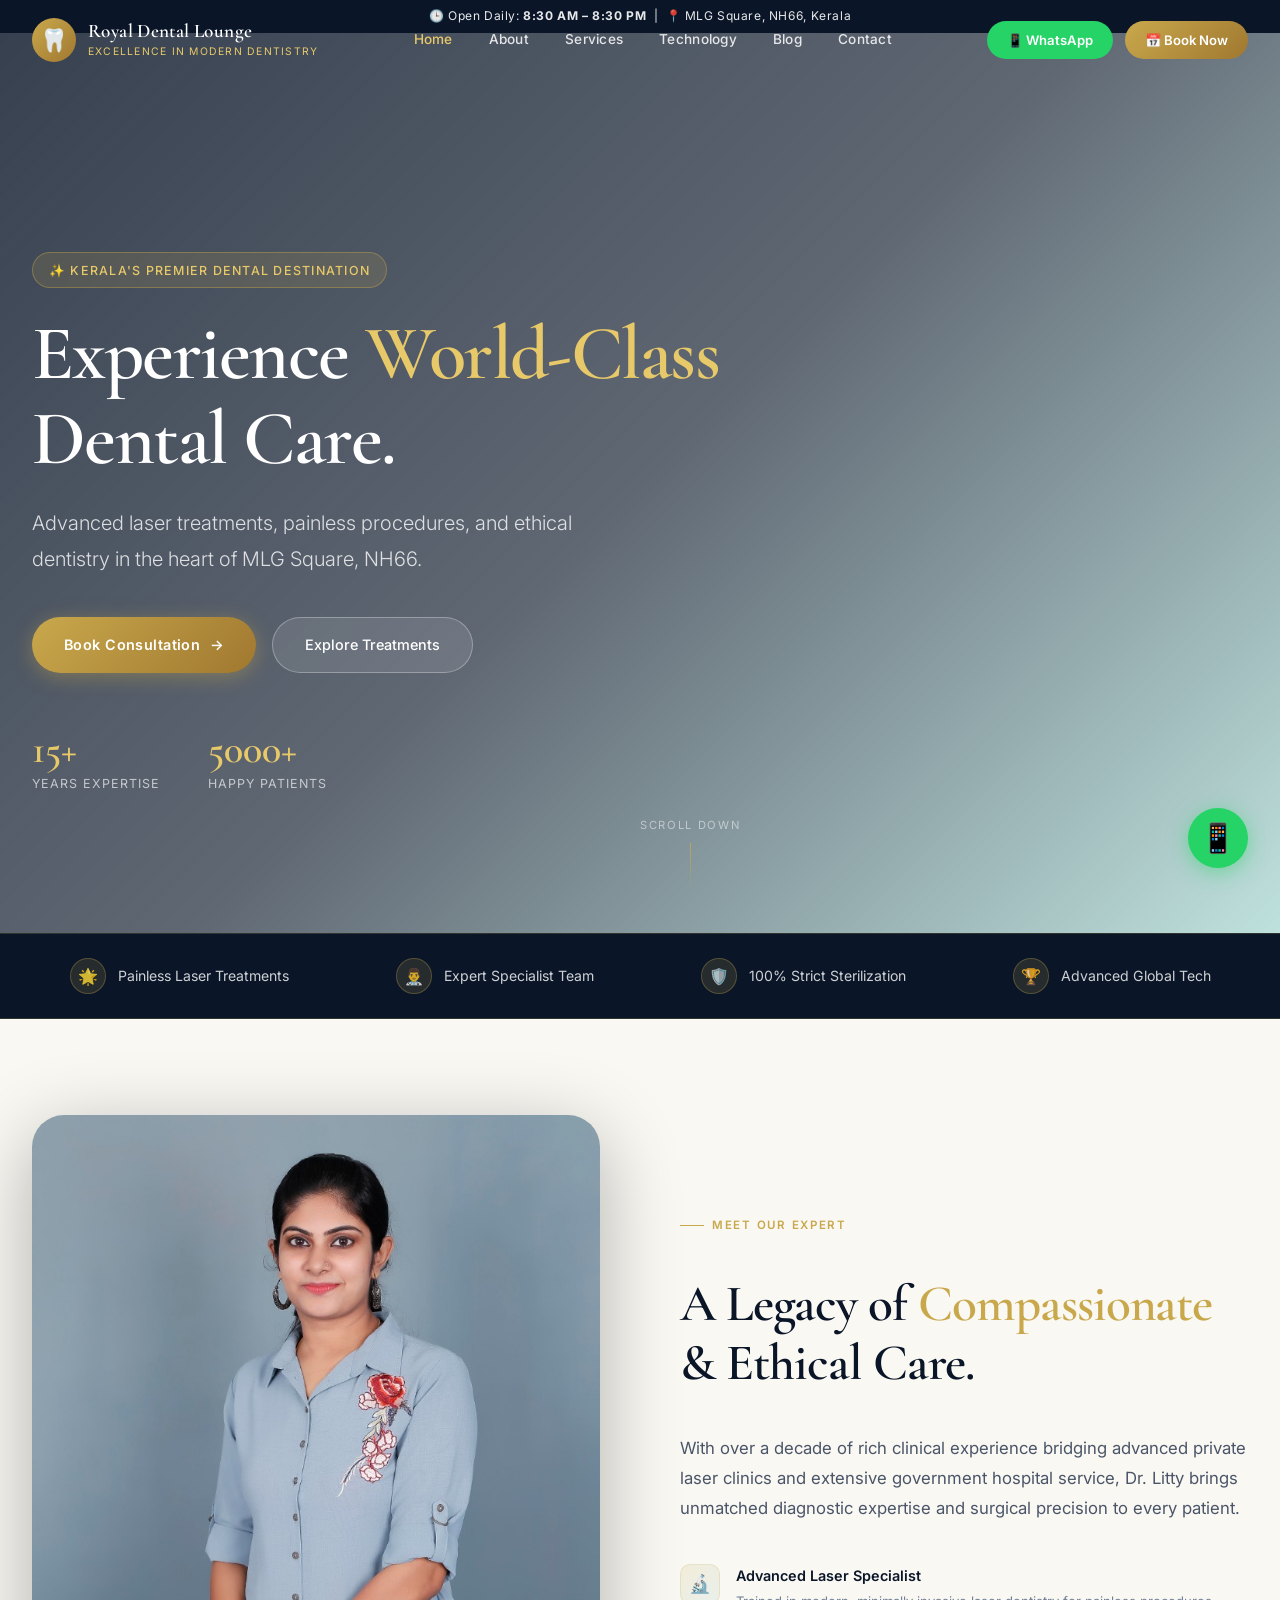
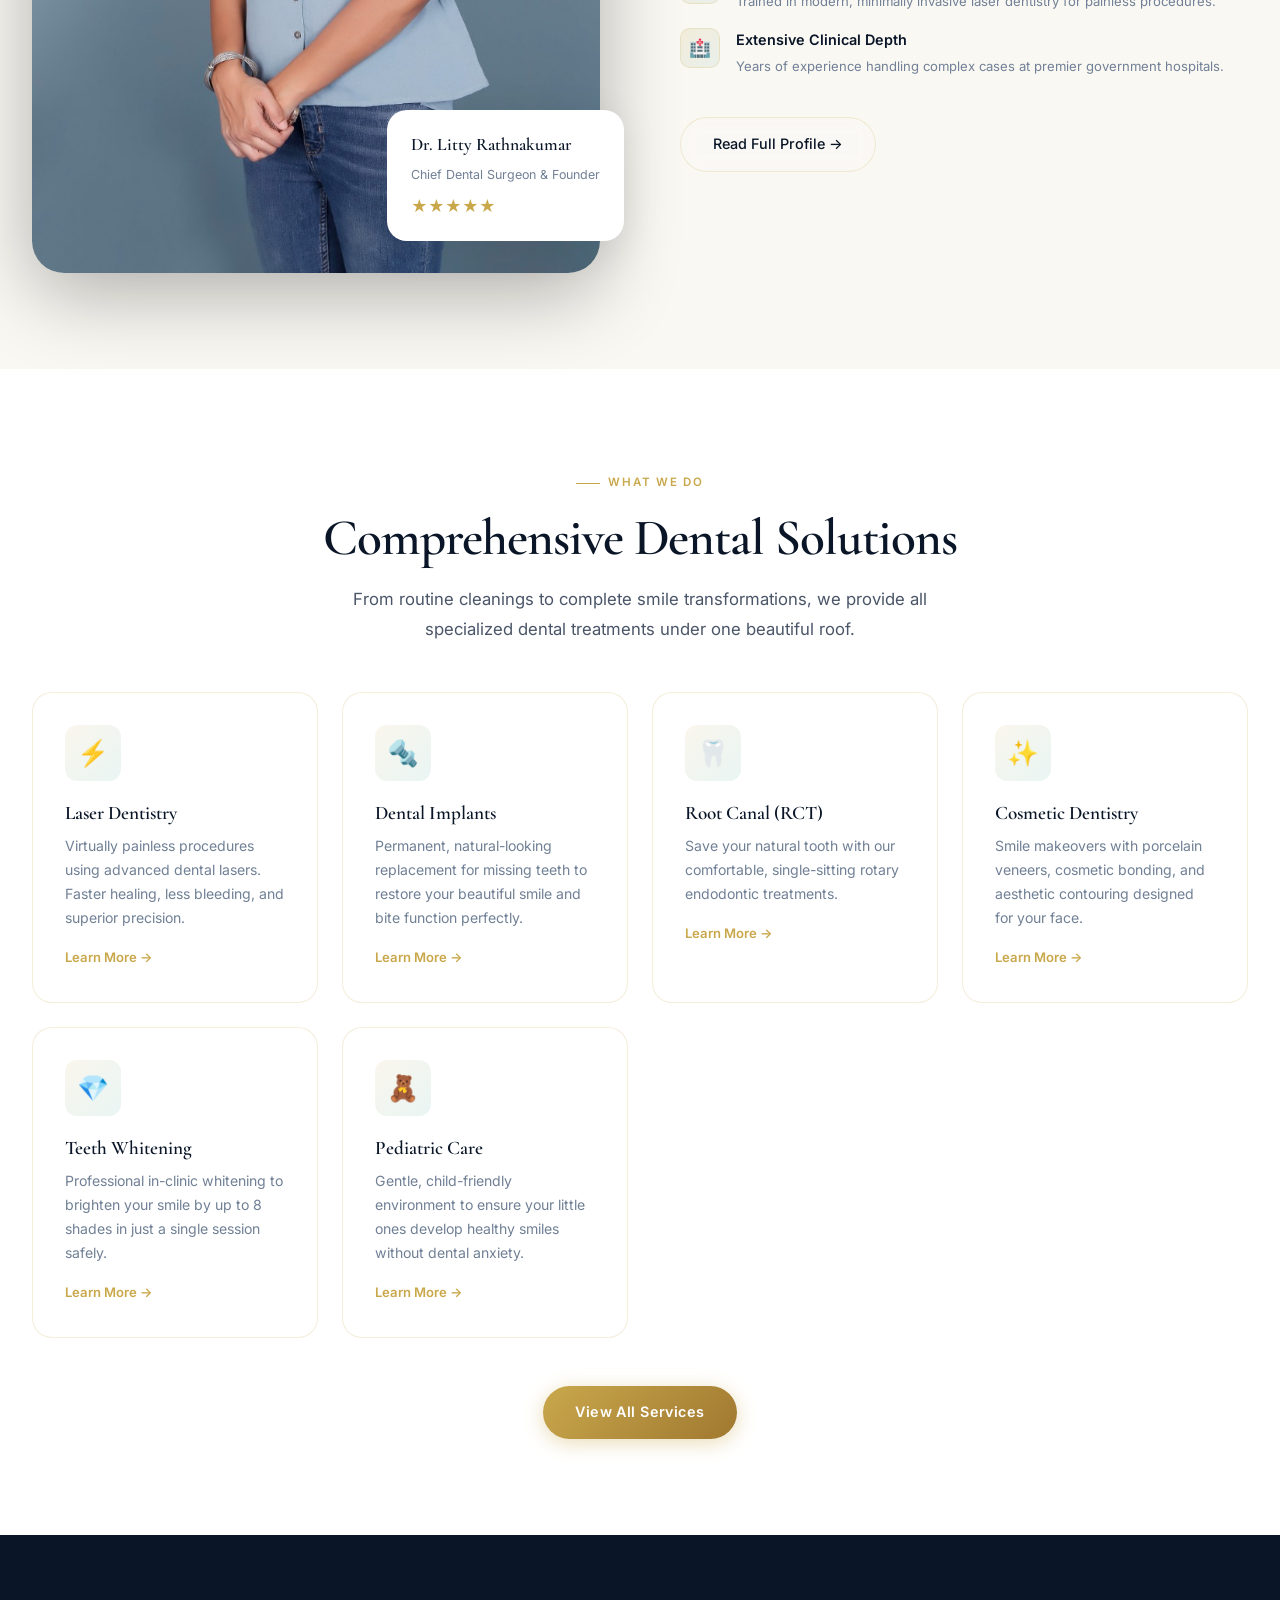
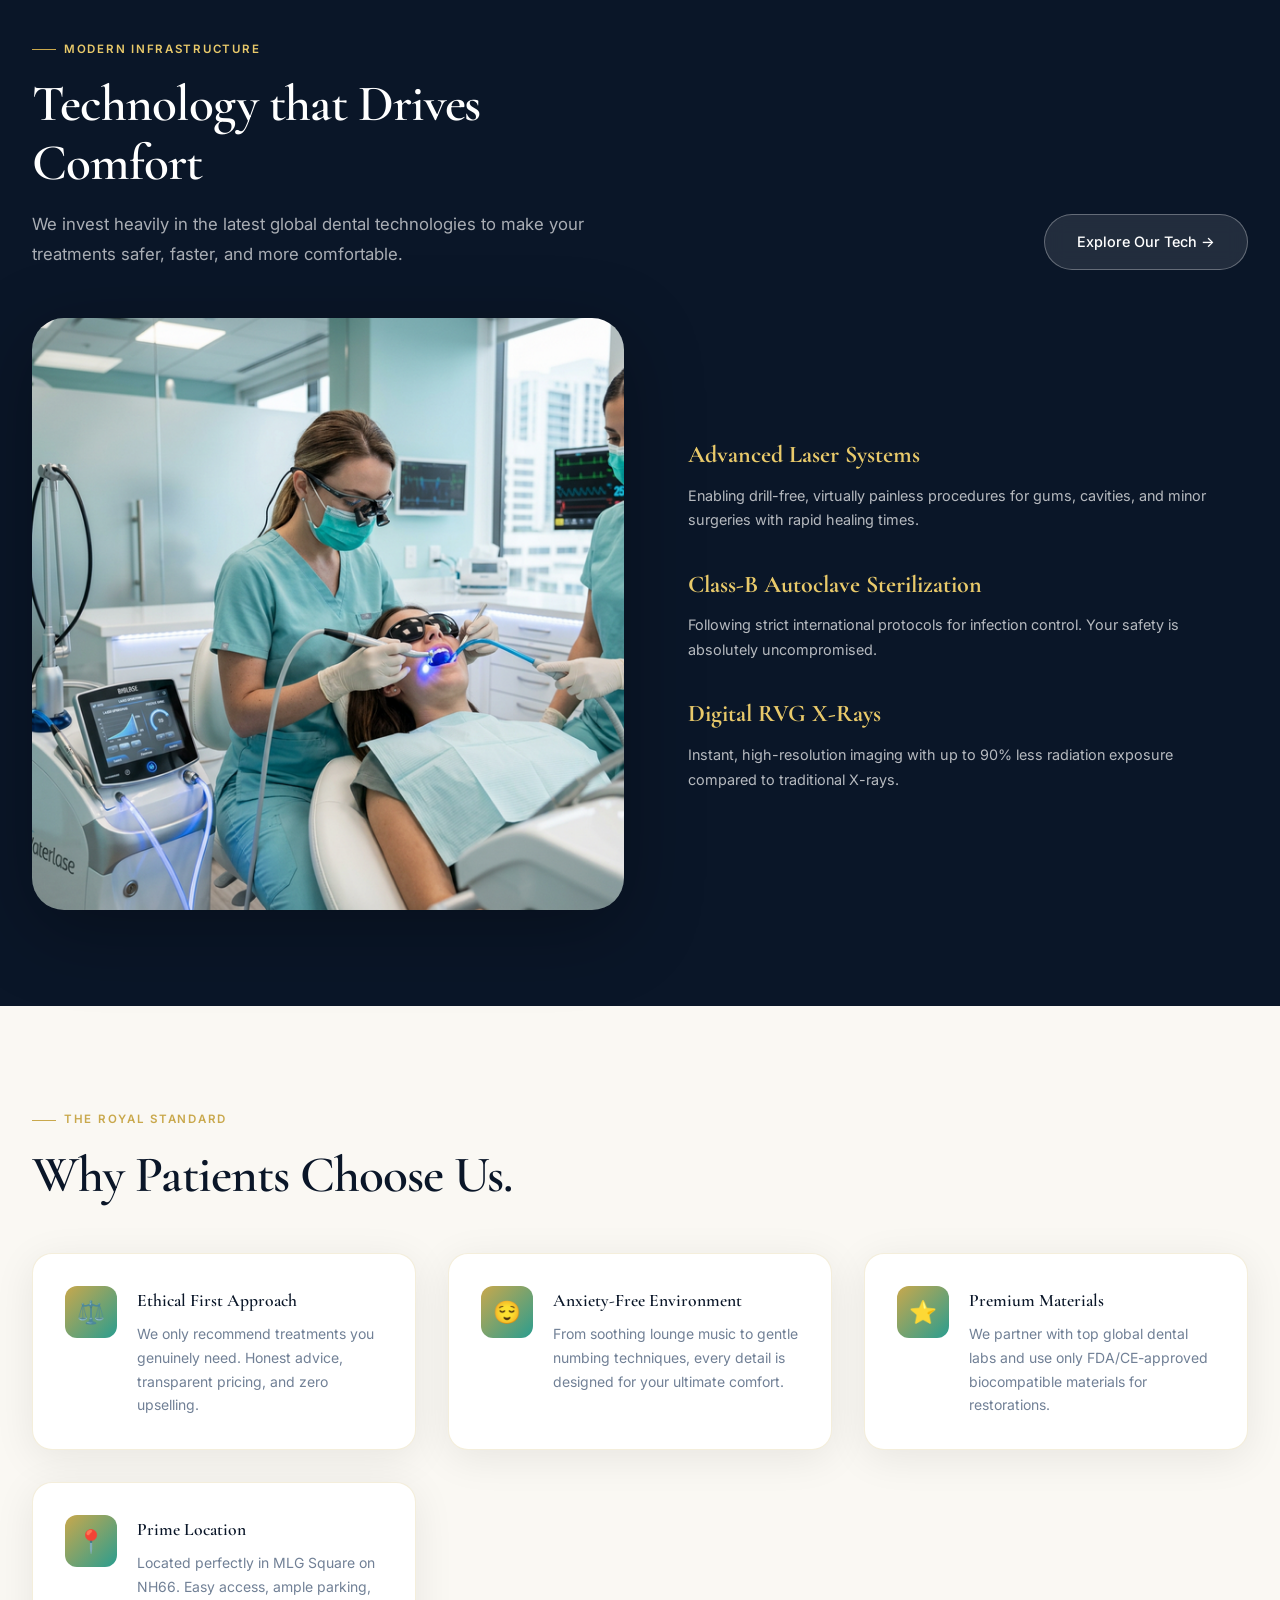
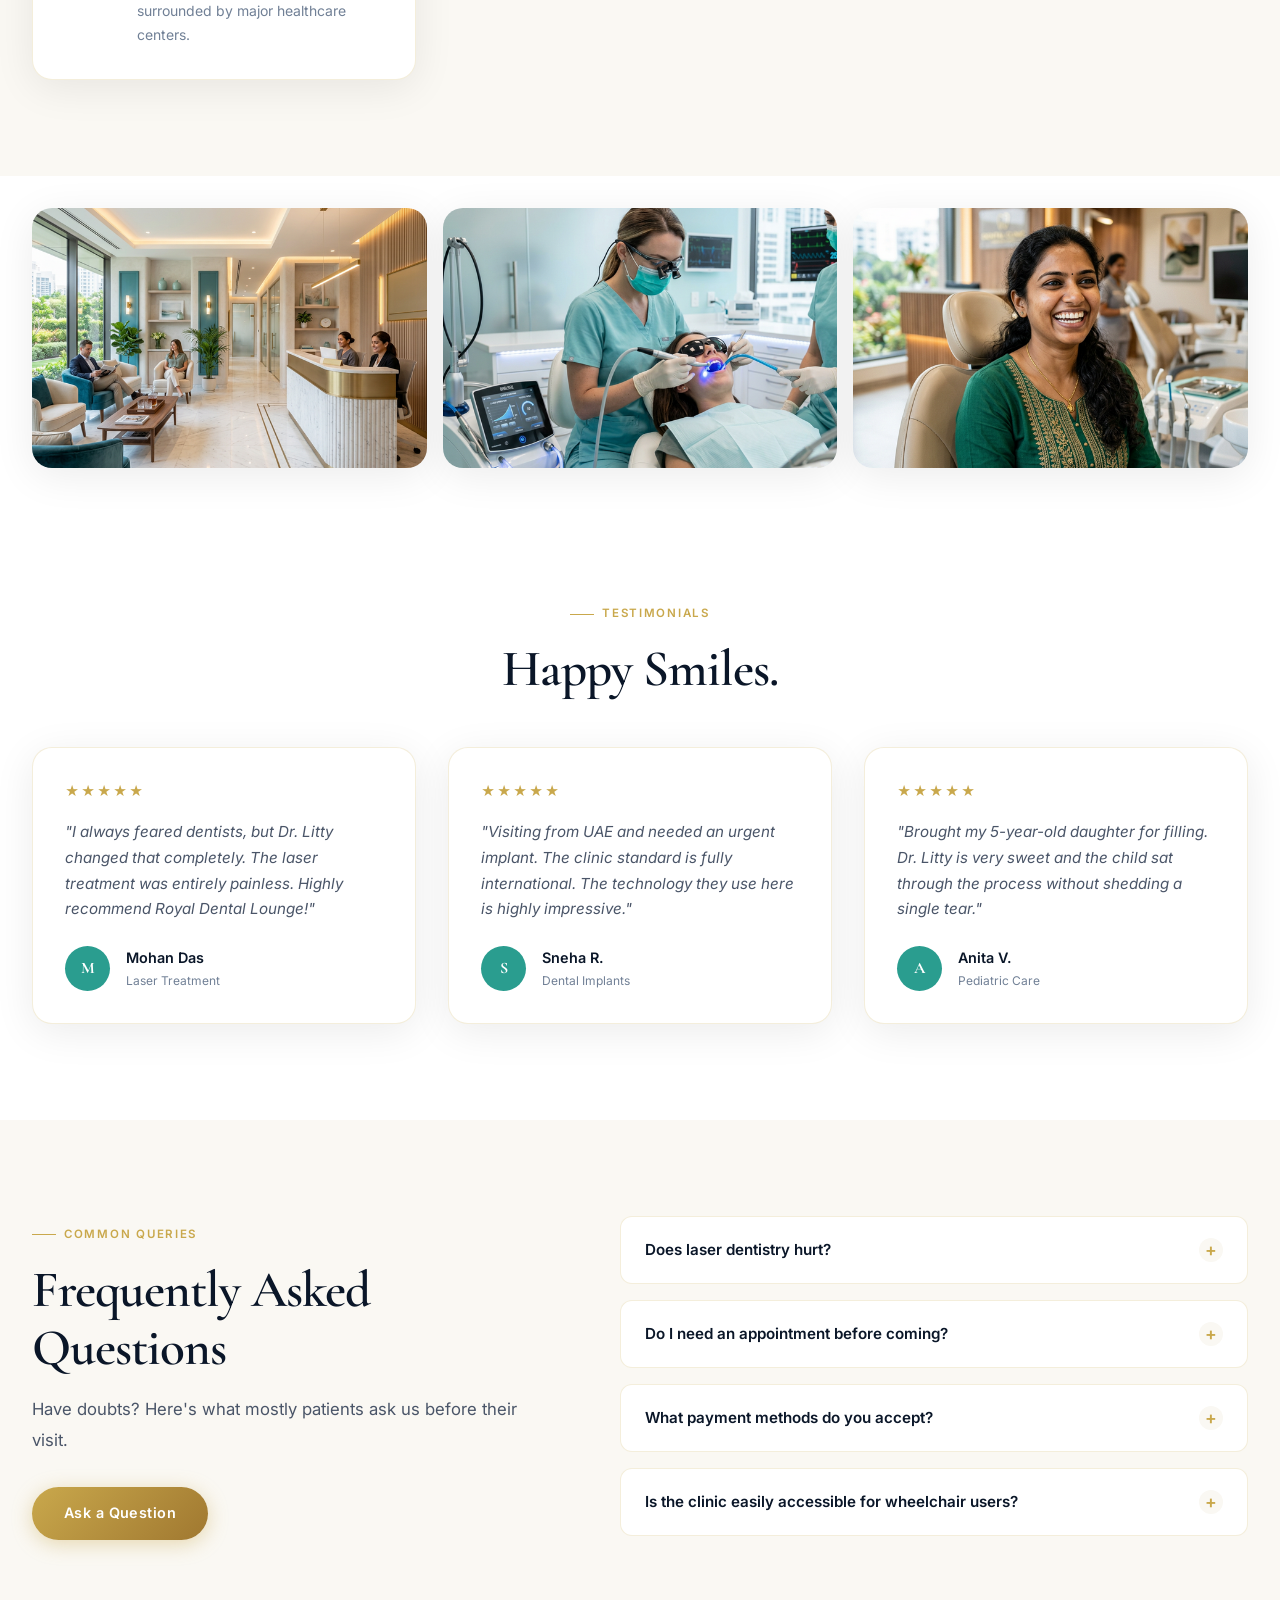
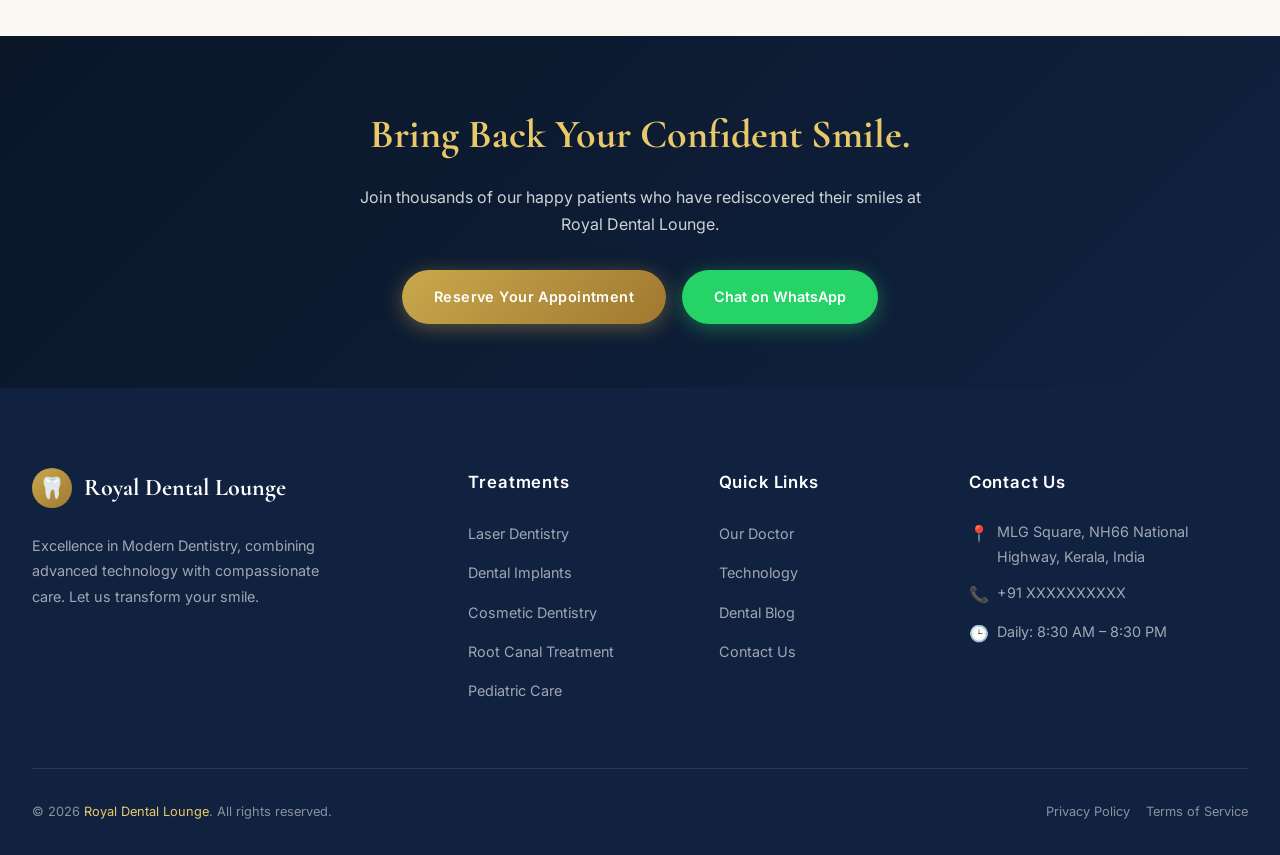
==== royal-dental-lounge/index.html @ e464ba04 "Add royal-dental-lounge files" ====
<!DOCTYPE html>
<html lang="en">

<head>
    <meta charset="UTF-8" />
    <meta name="viewport" content="width=device-width, initial-scale=1.0" />
    <title>Premium Dental Clinic – Royal Dental Lounge | MLG Square, Kerala</title>
    <meta name="description"
        content="Royal Dental Lounge — Kerala's premier dental destination in MLG Square, NH66. Experience advanced laser dentistry, painless treatments, and world-class care by Dr. Litty Rathnakumar." />
    <!-- Global CSS -->
    <link rel="stylesheet" href="css/style.css" />
    <!-- Favicon (Emoji for simplicity, normally a .ico or .png) -->
    <link rel="icon" type="image/svg+xml"
        href="data:image/svg+xml,<svg xmlns='http://www.w3.org/2000/svg' viewBox='0 0 32 32'><text y='26' font-size='28'>🦷</text></svg>" />
</head>

<body>
    <!-- Top Strip -->
    <div class="hours-strip">
        🕒 Open Daily: <strong>8:30 AM – 8:30 PM</strong> &nbsp;|&nbsp; 📍 MLG Square, NH66, Kerala
    </div>

    <!-- Navigation -->
    <nav class="nav" role="navigation" aria-label="Main Navigation">
        <div class="nav-inner">
            <a href="index.html" class="nav-logo">
                <div class="nav-logo-icon">🦷</div>
                <div class="nav-logo-text">
                    <span class="nav-logo-name">Royal Dental Lounge</span>
                    <span class="nav-logo-sub">Excellence in Modern Dentistry</span>
                </div>
            </a>
            <div class="nav-links">
                <a href="index.html" style="color:var(--gold-light);">Home</a>
                <a href="pages/about.html">About</a>
                <a href="pages/services.html">Services</a>
                <a href="pages/technology.html">Technology</a>
                <a href="pages/blog.html">Blog</a>
                <a href="pages/contact.html">Contact</a>
            </div>
            <div class="nav-cta">
                <a href="https://wa.me/91XXXXXXXXXX" class="btn-nav-wa" target="_blank" rel="noopener">📱 WhatsApp</a>
                <a href="pages/contact.html#appointment" class="btn-nav-book">📅 Book Now</a>
            </div>
            <button class="hamburger" id="hamburger-btn" aria-label="Open menu">
                <span></span><span></span><span></span>
            </button>
        </div>
    </nav>

    <!-- Mobile Menu Overlay -->
    <div class="mobile-menu" id="mobile-menu">
        <button class="mobile-menu-close" id="mobile-close-btn">✕</button>
        <a href="index.html">Home</a>
        <a href="pages/about.html">About</a>
        <a href="pages/services.html">Services</a>
        <a href="pages/technology.html">Technology</a>
        <a href="pages/blog.html">Blog</a>
        <a href="pages/contact.html">Contact</a>
        <a href="pages/contact.html#appointment" class="mobile-btn">📅 Book Appointment</a>
    </div>

    <!-- Hero Section -->
    <header class="hero">
        <div class="hero-bg"></div>
        <div class="hero-overlay"></div>

        <div class="hero-content">
            <div class="hero-badge">✨ Kerala's Premier Dental Destination</div>
            <h1 class="hero-title">Experience <span class="accent">World-Class</span><br />Dental Care.</h1>
            <p class="hero-subtitle">Advanced laser treatments, painless procedures, and ethical dentistry in the heart
                of MLG Square, NH66.</p>

            <div class="hero-actions">
                <a href="pages/contact.html#appointment" class="btn-primary">Book Consultation <span>→</span></a>
                <a href="pages/services.html" class="btn-secondary">Explore Treatments</a>
            </div>

            <div class="hero-stats">
                <div class="hero-stat">
                    <div class="hero-stat-number" data-target="15">0+</div>
                    <div class="hero-stat-label">Years Expertise</div>
                </div>
                <div class="hero-stat">
                    <div class="hero-stat-number" data-target="5000">0+</div>
                    <div class="hero-stat-label">Happy Patients</div>
                </div>
            </div>
        </div>

        <div class="hero-scroll">
            <span class="hero-scroll-text">Scroll Down</span>
            <div class="hero-scroll-line"></div>
        </div>
    </header>

    <!-- Trust Bar -->
    <div class="trust-bar">
        <div class="trust-bar-inner">
            <div class="trust-item">
                <div class="trust-item-icon">🌟</div> Painless Laser Treatments
            </div>
            <div class="trust-item">
                <div class="trust-item-icon">👨‍⚕️</div> Expert Specialist Team
            </div>
            <div class="trust-item">
                <div class="trust-item-icon">🛡️</div> 100% Strict Sterilization
            </div>
            <div class="trust-item">
                <div class="trust-item-icon">🏆</div> Advanced Global Tech
            </div>
        </div>
    </div>

    <!-- Doctor Section -->
    <section class="section section-alt" aria-label="Meet The Doctor">
        <div class="container">
            <div class="doctor-section">
                <div class="doctor-image-wrapper animate-on-scroll">
                    <img src="images/doctor.jpg" alt="Dr. Litty Rathnakumar — Lead Dentist at Royal Dental Lounge"
                        class="doctor-image" loading="lazy" />
                    <div class="doctor-badge">
                        <div class="doctor-badge-title">Dr. Litty Rathnakumar</div>
                        <div class="doctor-badge-sub">Chief Dental Surgeon & Founder</div>
                        <div class="doctor-badge-stars">★★★★★</div>
                    </div>
                </div>
                <div class="doctor-content animate-on-scroll">
                    <div class="section-label">Meet Our Expert</div>
                    <h2 class="section-title">A Legacy of <span class="text-gold">Compassionate</span> & Ethical Care.
                    </h2>
                    <p class="section-subtitle" style="max-width:100%;">With over a decade of rich clinical experience
                        bridging advanced private laser clinics and extensive government hospital service, Dr. Litty
                        brings unmatched diagnostic expertise and surgical precision to every patient.</p>

                    <div class="doctor-credentials">
                        <div class="credential-item">
                            <div class="credential-icon">🔬</div>
                            <div class="credential-text">
                                <h4>Advanced Laser Specialist</h4>
                                <p>Trained in modern, minimally invasive laser dentistry for painless procedures.</p>
                            </div>
                        </div>
                        <div class="credential-item">
                            <div class="credential-icon">🏥</div>
                            <div class="credential-text">
                                <h4>Extensive Clinical Depth</h4>
                                <p>Years of experience handling complex cases at premier government hospitals.</p>
                            </div>
                        </div>
                    </div>

                    <a href="pages/about.html" class="btn-secondary"
                        style="color:var(--navy); border-color:var(--border); width:fit-content; margin-top:1rem;">Read
                        Full Profile →</a>
                </div>
            </div>
        </div>
    </section>

    <!-- Services Overview -->
    <section class="section" aria-label="Our Services">
        <div class="container">
            <div style="text-align: center; max-width: 700px; margin: 0 auto;" class="animate-on-scroll">
                <div class="section-label" style="justify-content:center;">What We Do</div>
                <h2 class="section-title">Comprehensive Dental Solutions</h2>
                <p class="section-subtitle" style="margin: 0 auto;">From routine cleanings to complete smile
                    transformations, we provide all specialized dental treatments under one beautiful roof.</p>
            </div>

            <div class="services-grid">
                <div class="service-card animate-on-scroll" onclick="window.location.href='pages/services.html#laser'">
                    <div class="service-icon">⚡</div>
                    <div class="service-name">Laser Dentistry</div>
                    <p class="service-desc">Virtually painless procedures using advanced dental lasers. Faster healing,
                        less bleeding, and superior precision.</p>
                    <a href="pages/services.html#laser" class="service-link">Learn More →</a>
                </div>

                <div class="service-card animate-on-scroll"
                    onclick="window.location.href='pages/services.html#implants'">
                    <div class="service-icon">🔩</div>
                    <div class="service-name">Dental Implants</div>
                    <p class="service-desc">Permanent, natural-looking replacement for missing teeth to restore your
                        beautiful smile and bite function perfectly.</p>
                    <a href="pages/services.html#implants" class="service-link">Learn More →</a>
                </div>

                <div class="service-card animate-on-scroll" onclick="window.location.href='pages/services.html#rct'">
                    <div class="service-icon">🦷</div>
                    <div class="service-name">Root Canal (RCT)</div>
                    <p class="service-desc">Save your natural tooth with our comfortable, single-sitting rotary
                        endodontic treatments.</p>
                    <a href="pages/services.html#rct" class="service-link">Learn More →</a>
                </div>

                <div class="service-card animate-on-scroll"
                    onclick="window.location.href='pages/services.html#cosmetic'">
                    <div class="service-icon">✨</div>
                    <div class="service-name">Cosmetic Dentistry</div>
                    <p class="service-desc">Smile makeovers with porcelain veneers, cosmetic bonding, and aesthetic
                        contouring designed for your face.</p>
                    <a href="pages/services.html#cosmetic" class="service-link">Learn More →</a>
                </div>

                <div class="service-card animate-on-scroll"
                    onclick="window.location.href='pages/services.html#whitening'">
                    <div class="service-icon">💎</div>
                    <div class="service-name">Teeth Whitening</div>
                    <p class="service-desc">Professional in-clinic whitening to brighten your smile by up to 8 shades in
                        just a single session safely.</p>
                    <a href="pages/services.html#whitening" class="service-link">Learn More →</a>
                </div>

                <div class="service-card animate-on-scroll"
                    onclick="window.location.href='pages/services.html#pediatric'">
                    <div class="service-icon">🧸</div>
                    <div class="service-name">Pediatric Care</div>
                    <p class="service-desc">Gentle, child-friendly environment to ensure your little ones develop
                        healthy smiles without dental anxiety.</p>
                    <a href="pages/services.html#pediatric" class="service-link">Learn More →</a>
                </div>
            </div>

            <div style="text-align: center; margin-top: 3rem;" class="animate-on-scroll">
                <a href="pages/services.html" class="btn-primary">View All Services</a>
            </div>
        </div>
    </section>

    <!-- Technology Highlights (Dark Section) -->
    <section class="section section-dark" aria-label="Technology and Sterilization">
        <div class="container">
            <div style="display:flex; justify-content:space-between; align-items:flex-end; flex-wrap:wrap; gap:2rem; margin-bottom:3rem;"
                class="animate-on-scroll">
                <div style="max-width:600px;">
                    <div class="section-label" style="color:var(--gold-light);">Modern Infrastructure</div>
                    <h2 class="section-title">Technology that Drives Comfort</h2>
                    <p class="section-subtitle">We invest heavily in the latest global dental technologies to make your
                        treatments safer, faster, and more comfortable.</p>
                </div>
                <a href="pages/technology.html" class="btn-secondary">Explore Our Tech →</a>
            </div>

            <div style="display:grid; grid-template-columns:1fr 1fr; gap:2rem;">
                <img src="images/laser.png" alt="Advanced laser dental treatment"
                    style="border-radius:var(--radius-xl); box-shadow:var(--shadow-hero); width:100%;" loading="lazy" />
                <div style="display:flex; flex-direction:column; justify-content:center; gap:2rem; padding:2rem;">
                    <div>
                        <h3
                            style="font-family:var(--font-serif); font-size:1.5rem; margin-bottom:0.5rem; color:var(--gold-light);">
                            Advanced Laser Systems</h3>
                        <p style="color:rgba(255,255,255,0.7); font-size:0.9rem;">Enabling drill-free, virtually
                            painless procedures for gums, cavities, and minor surgeries with rapid healing times.</p>
                    </div>
                    <div>
                        <h3
                            style="font-family:var(--font-serif); font-size:1.5rem; margin-bottom:0.5rem; color:var(--gold-light);">
                            Class-B Autoclave Sterilization</h3>
                        <p style="color:rgba(255,255,255,0.7); font-size:0.9rem;">Following strict international
                            protocols for infection control. Your safety is absolutely uncompromised.</p>
                    </div>
                    <div>
                        <h3
                            style="font-family:var(--font-serif); font-size:1.5rem; margin-bottom:0.5rem; color:var(--gold-light);">
                            Digital RVG X-Rays</h3>
                        <p style="color:rgba(255,255,255,0.7); font-size:0.9rem;">Instant, high-resolution imaging with
                            up to 90% less radiation exposure compared to traditional X-rays.</p>
                    </div>
                </div>
            </div>
        </div>
    </section>

    <!-- Why Choose Us -->
    <section class="section section-alt" aria-label="Why Choose Royal Dental Lounge">
        <div class="container">
            <div class="section-label">The Royal Standard</div>
            <h2 class="section-title">Why Patients Choose Us.</h2>

            <div class="why-grid">
                <div class="why-card animate-on-scroll">
                    <div class="why-icon">⚖️</div>
                    <div class="why-text">
                        <h3>Ethical First Approach</h3>
                        <p>We only recommend treatments you genuinely need. Honest advice, transparent pricing, and zero
                            upselling.</p>
                    </div>
                </div>
                <div class="why-card animate-on-scroll">
                    <div class="why-icon">😌</div>
                    <div class="why-text">
                        <h3>Anxiety-Free Environment</h3>
                        <p>From soothing lounge music to gentle numbing techniques, every detail is designed for your
                            ultimate comfort.</p>
                    </div>
                </div>
                <div class="why-card animate-on-scroll">
                    <div class="why-icon">⭐</div>
                    <div class="why-text">
                        <h3>Premium Materials</h3>
                        <p>We partner with top global dental labs and use only FDA/CE-approved biocompatible materials
                            for restorations.</p>
                    </div>
                </div>
                <div class="why-card animate-on-scroll">
                    <div class="why-icon">📍</div>
                    <div class="why-text">
                        <h3>Prime Location</h3>
                        <p>Located perfectly in MLG Square on NH66. Easy access, ample parking, surrounded by major
                            healthcare centers.</p>
                    </div>
                </div>
            </div>
        </div>
    </section>

    <!-- Small Gallery -->
    <section class="section" style="padding-top:2rem; padding-bottom:2rem;">
        <div class="container" style="display:grid; grid-template-columns:repeat(3, 1fr); gap:1rem;">
            <img src="images/reception.png" alt="Elegant dental clinic reception"
                style="border-radius:var(--radius-lg); object-fit:cover; height:260px; width:100%; box-shadow:var(--shadow-card);"
                loading="lazy" />
            <img src="images/laser.png" alt="Laser dental treatment"
                style="border-radius:var(--radius-lg); object-fit:cover; height:260px; width:100%; box-shadow:var(--shadow-card);"
                loading="lazy" />
            <img src="images/patient.png" alt="Happy patient smiling after treatment"
                style="border-radius:var(--radius-lg); object-fit:cover; height:260px; width:100%; box-shadow:var(--shadow-card);"
                loading="lazy" />
        </div>
    </section>

    <!-- Testimonials Section -->
    <section class="section" aria-label="Patient Testimonials">
        <div class="container">
            <div style="text-align: center; margin-bottom: 3rem;" class="animate-on-scroll">
                <div class="section-label" style="justify-content:center;">Testimonials</div>
                <h2 class="section-title">Happy Smiles.</h2>
            </div>

            <div class="testimonials-grid">
                <!-- Testimonial 1 -->
                <div class="testimonial-card animate-on-scroll">
                    <div class="stars">★★★★★</div>
                    <p class="testimonial-text">"I always feared dentists, but Dr. Litty changed that completely. The
                        laser treatment was entirely painless. Highly recommend Royal Dental Lounge!"</p>
                    <div class="testimonial-author">
                        <div class="author-avatar">M</div>
                        <div class="author-info">
                            <h4>Mohan Das</h4>
                            <p>Laser Treatment</p>
                        </div>
                    </div>
                </div>
                <!-- Testimonial 2 -->
                <div class="testimonial-card animate-on-scroll">
                    <div class="stars">★★★★★</div>
                    <p class="testimonial-text">"Visiting from UAE and needed an urgent implant. The clinic standard is
                        fully international. The technology they use here is highly impressive."</p>
                    <div class="testimonial-author">
                        <div class="author-avatar">S</div>
                        <div class="author-info">
                            <h4>Sneha R.</h4>
                            <p>Dental Implants</p>
                        </div>
                    </div>
                </div>
                <!-- Testimonial 3 -->
                <div class="testimonial-card animate-on-scroll">
                    <div class="stars">★★★★★</div>
                    <p class="testimonial-text">"Brought my 5-year-old daughter for filling. Dr. Litty is very sweet and
                        the child sat through the process without shedding a single tear."</p>
                    <div class="testimonial-author">
                        <div class="author-avatar">A</div>
                        <div class="author-info">
                            <h4>Anita V.</h4>
                            <p>Pediatric Care</p>
                        </div>
                    </div>
                </div>
            </div>
        </div>
    </section>

    <!-- FAQ Section -->
    <section class="section section-alt">
        <div class="container">
            <div class="faq-grid">
                <div class="animate-on-scroll">
                    <div class="section-label">Common Queries</div>
                    <h2 class="section-title">Frequently Asked Questions</h2>
                    <p class="section-subtitle">Have doubts? Here's what mostly patients ask us before their visit.</p>
                    <a href="pages/contact.html" class="btn-primary" style="margin-top:2rem;">Ask a Question</a>
                </div>

                <div class="faq-container animate-on-scroll">
                    <div class="faq-item">
                        <div class="faq-question">Does laser dentistry hurt? <span class="faq-icon">+</span></div>
                        <div class="faq-answer">
                            <div class="faq-answer-inner">
                                Not at all! Laser dentistry is virtually painless. In many cases, it eliminates the need
                                for drills and anesthesia injections entirely. It’s perfect for patients with dental
                                anxiety.
                            </div>
                        </div>
                    </div>
                    <div class="faq-item">
                        <div class="faq-question">Do I need an appointment before coming? <span
                                class="faq-icon">+</span></div>
                        <div class="faq-answer">
                            <div class="faq-answer-inner">
                                While we do accept walk-in emergencies, we highly recommend booking an appointment. This
                                ensures zero waiting time and allows Dr. Litty to dedicate proper time for your
                                diagnosis.
                            </div>
                        </div>
                    </div>
                    <div class="faq-item">
                        <div class="faq-question">What payment methods do you accept? <span class="faq-icon">+</span>
                        </div>
                        <div class="faq-answer">
                            <div class="faq-answer-inner">
                                We accept Cash, all major Credit/Debit Cards, UPI (Google Pay, PhonePe), and EMI options
                                for larger treatments like Implants and Smile Designing.
                            </div>
                        </div>
                    </div>
                    <div class="faq-item">
                        <div class="faq-question">Is the clinic easily accessible for wheelchair users? <span
                                class="faq-icon">+</span></div>
                        <div class="faq-answer">
                            <div class="faq-answer-inner">
                                Yes. Located at MLG Square, our clinic is easily accessible with no steep stairs
                                entirely on a friendly gradient. We prioritize access for elderly and physically
                                challenged patients.
                            </div>
                        </div>
                    </div>
                </div>
            </div>
        </div>
    </section>

    <!-- CTA Banner -->
    <section
        style="background:linear-gradient(135deg,var(--navy),var(--navy-mid)); padding:4rem 2rem; text-align:center;">
        <h2 style="font-family:var(--font-serif); font-size:2.5rem; color:var(--gold-light); margin-bottom:1rem;"
            class="animate-on-scroll">Bring Back Your Confident Smile.</h2>
        <p style="color:rgba(255,255,255,0.8); margin-bottom:2rem; max-width:600px; margin-inline:auto;"
            class="animate-on-scroll">Join thousands of our happy patients who have rediscovered their smiles at Royal
            Dental Lounge.</p>
        <div style="display:flex; gap:1rem; justify-content:center; flex-wrap:wrap;" class="animate-on-scroll">
            <a href="pages/contact.html#appointment" class="btn-primary">Reserve Your Appointment</a>
            <a href="https://wa.me/91XXXXXXXXXX" class="btn-whatsapp" target="_blank" rel="noopener">Chat on
                WhatsApp</a>
        </div>
    </section>

    <!-- Footer -->
    <footer class="footer">
        <div class="footer-grid">
            <div class="footer-brand">
                <div class="footer-brand-logo">
                    <div class="footer-brand-logo-icon">🦷</div>
                    <h3>Royal Dental Lounge</h3>
                </div>
                <p>Excellence in Modern Dentistry, combining advanced technology with compassionate care. Let us
                    transform your smile.</p>
            </div>

            <div class="footer-col">
                <h4>Treatments</h4>
                <ul>
                    <li><a href="pages/services.html#laser">Laser Dentistry</a></li>
                    <li><a href="pages/services.html#implants">Dental Implants</a></li>
                    <li><a href="pages/services.html#cosmetic">Cosmetic Dentistry</a></li>
                    <li><a href="pages/services.html#rct">Root Canal Treatment</a></li>
                    <li><a href="pages/services.html#pediatric">Pediatric Care</a></li>
                </ul>
            </div>

            <div class="footer-col">
                <h4>Quick Links</h4>
                <ul>
                    <li><a href="pages/about.html">Our Doctor</a></li>
                    <li><a href="pages/technology.html">Technology</a></li>
                    <li><a href="pages/blog.html">Dental Blog</a></li>
                    <li><a href="pages/contact.html">Contact Us</a></li>
                </ul>
            </div>

            <div class="footer-col">
                <h4>Contact Us</h4>
                <ul>
                    <li style="display:flex; gap:0.5rem;"><span style="color:var(--gold);">📍</span> <span
                            style="color:rgba(255,255,255,0.6); font-size:0.9rem;">MLG Square, NH66 National Highway,
                            Kerala, India</span></li>
                    <li style="display:flex; gap:0.5rem;"><span style="color:var(--gold);">📞</span> <a
                            href="tel:+91XXXXXXXXXX">+91 XXXXXXXXXX</a></li>
                    <li style="display:flex; gap:0.5rem;"><span style="color:var(--gold);">🕒</span> <span
                            style="color:rgba(255,255,255,0.6); font-size:0.9rem;">Daily: 8:30 AM – 8:30 PM</span></li>
                </ul>
            </div>
        </div>

        <div class="footer-bottom">
            <span>&copy;
                <script>document.write(new Date().getFullYear())</script> <span class="gold">Royal Dental Lounge</span>.
                All rights reserved.
            </span>
            <div style="display:flex; gap:1rem;">
                <a href="#">Privacy Policy</a>
                <a href="#">Terms of Service</a>
            </div>
        </div>
    </footer>

    <!-- Floating Mobile Actions -->
    <a href="https://wa.me/91XXXXXXXXXX" class="float-wa" target="_blank" rel="noopener" aria-label="WhatsApp Us">📱</a>

    <div class="sticky-booking-bar">
        <a href="pages/contact.html#appointment" style="background:var(--navy); color:white;">📅 Book</a>
        <a href="tel:+91XXXXXXXXXX"
            style="background:var(--cream); color:var(--navy); border:1px solid var(--border);">📞 Call</a>
    </div>

    <script src="js/main.js"></script>
</body>

</html>
---- royal-dental-lounge/css/style.css ----
/* ============================================================
   Royal Dental Lounge — Global Design System
   Premium Dental Clinic Website CSS
   ============================================================ */
/* 🔤 Google Fonts */
@import url('https://fonts.googleapis.com/css2?family=Cormorant+Garamond:wght@300;400;500;600;700&family=Inter:wght@300;400;500;600;700&family=Playfair+Display:wght@400;500;600;700&display=swap');

/* 🎨 CSS Variables */
:root {
  --gold: #C9A84C;
  --gold-light: #E8C96A;
  --gold-dark: #A07830;
  --teal: #2A9D8F;
  --teal-light: #4DBDB2;
  --teal-dark: #1A7A6E;
  --navy: #0A1628;
  --navy-mid: #112240;
  --slate: #1E2D45;
  --white: #FFFFFF;
  --off-white: #F8F7F4;
  --cream: #FAF8F3;
  --text-primary: #1A1A2E;
  --text-secondary: #4A5568;
  --text-muted: #718096;
  --border: rgba(201, 168, 76, 0.2);
  --shadow-gold: 0 4px 30px rgba(201, 168, 76, 0.15);
  --shadow-card: 0 8px 40px rgba(0, 0, 0, 0.08);
  --shadow-hero: 0 20px 80px rgba(0, 0, 0, 0.3);
  --radius: 12px;
  --radius-lg: 20px;
  --radius-xl: 32px;
  --transition: all 0.3s cubic-bezier(0.4, 0, 0.2, 1);
  --font-serif: 'Cormorant Garamond', 'Playfair Display', Georgia, serif;
  --font-sans: 'Inter', -apple-system, BlinkMacSystemFont, sans-serif;
}

/* 🔄 Reset & Base */
*,
*::before,
*::after {
  box-sizing: border-box;
  margin: 0;
  padding: 0;
}

html {
  scroll-behavior: smooth;
  font-size: 16px;
}

body {
  font-family: var(--font-sans);
  color: var(--text-primary);
  background: var(--white);
  line-height: 1.7;
  overflow-x: hidden;
}

img {
  max-width: 100%;
  height: auto;
  display: block;
}

a {
  text-decoration: none;
  color: inherit;
}

ul {
  list-style: none;
}

/* ============================================================
   NAVIGATION
   ============================================================ */
.nav {
  position: fixed;
  top: 0;
  left: 0;
  right: 0;
  z-index: 1000;
  padding: 0 2rem;
  transition: var(--transition);
}

.nav-inner {
  max-width: 1280px;
  margin: 0 auto;
  display: flex;
  align-items: center;
  justify-content: space-between;
  height: 80px;
}

.nav.scrolled {
  background: rgba(255, 255, 255, 0.96);
  backdrop-filter: blur(20px);
  box-shadow: 0 2px 30px rgba(0, 0, 0, 0.08);
}

.nav-logo {
  display: flex;
  align-items: center;
  gap: 0.75rem;
}

.nav-logo-icon {
  width: 44px;
  height: 44px;
  background: linear-gradient(135deg, var(--gold), var(--gold-dark));
  border-radius: 50%;
  display: flex;
  align-items: center;
  justify-content: center;
  font-size: 1.4rem;
}

.nav-logo-text {
  display: flex;
  flex-direction: column;
}

.nav-logo-name {
  font-family: var(--font-serif);
  font-size: 1.2rem;
  font-weight: 600;
  color: var(--white);
  letter-spacing: 0.02em;
  line-height: 1.2;
  transition: var(--transition);
}

.nav.scrolled .nav-logo-name {
  color: var(--navy);
}

.nav-logo-sub {
  font-size: 0.65rem;
  font-weight: 400;
  color: var(--gold-light);
  letter-spacing: 0.12em;
  text-transform: uppercase;
  transition: var(--transition);
}

.nav.scrolled .nav-logo-sub {
  color: var(--gold-dark);
}

.nav-links {
  display: flex;
  align-items: center;
  gap: 0.25rem;
}

.nav-links a {
  font-size: 0.85rem;
  font-weight: 500;
  padding: 0.5rem 1rem;
  border-radius: 8px;
  color: rgba(255, 255, 255, 0.85);
  letter-spacing: 0.02em;
  transition: var(--transition);
}

.nav.scrolled .nav-links a {
  color: var(--text-secondary);
}

.nav-links a:hover {
  color: var(--gold-light);
  background: rgba(201, 168, 76, 0.1);
}

.nav.scrolled .nav-links a:hover {
  color: var(--gold-dark);
}

.nav-cta {
  display: flex;
  align-items: center;
  gap: 0.75rem;
}

.btn-nav-wa {
  display: flex;
  align-items: center;
  gap: 0.5rem;
  background: #25D366;
  color: white !important;
  padding: 0.5rem 1.25rem;
  border-radius: 50px;
  font-size: 0.82rem;
  font-weight: 600;
  transition: var(--transition);
}

.btn-nav-wa:hover {
  background: #1ebe5a;
  transform: translateY(-1px);
  box-shadow: 0 4px 15px rgba(37, 211, 102, 0.4);
}

.btn-nav-book {
  display: flex;
  align-items: center;
  gap: 0.5rem;
  background: linear-gradient(135deg, var(--gold), var(--gold-dark));
  color: white !important;
  padding: 0.5rem 1.25rem;
  border-radius: 50px;
  font-size: 0.82rem;
  font-weight: 600;
  transition: var(--transition);
}

.btn-nav-book:hover {
  transform: translateY(-1px);
  box-shadow: var(--shadow-gold);
}

.hamburger {
  display: none;
  flex-direction: column;
  gap: 5px;
  cursor: pointer;
  padding: 8px;
}

.hamburger span {
  display: block;
  width: 24px;
  height: 2px;
  background: var(--white);
  border-radius: 2px;
  transition: var(--transition);
}

.nav.scrolled .hamburger span {
  background: var(--navy);
}

/* ============================================================
   HERO SECTION
   ============================================================ */
.hero {
  position: relative;
  min-height: 100vh;
  display: flex;
  align-items: center;
  overflow: hidden;
}

.hero-bg {
  position: absolute;
  inset: 0;
  background-image: url('../images/hero.png');
  background-size: cover;
  background-position: center;
  transform: scale(1.05);
  animation: heroZoom 15s ease-out forwards;
}

@keyframes heroZoom {
  from {
    transform: scale(1.05);
  }

  to {
    transform: scale(1);
  }
}

.hero-overlay {
  position: absolute;
  inset: 0;
  background: linear-gradient(135deg,
      rgba(10, 22, 40, 0.82) 0%,
      rgba(10, 22, 40, 0.65) 50%,
      rgba(42, 157, 143, 0.3) 100%);
}

.hero-content {
  position: relative;
  z-index: 2;
  max-width: 1280px;
  margin: 0 auto;
  padding: 0 2rem;
  padding-top: 80px;
  width: 100%;
}

.hero-badge {
  display: inline-flex;
  align-items: center;
  gap: 0.5rem;
  background: rgba(201, 168, 76, 0.15);
  border: 1px solid rgba(201, 168, 76, 0.4);
  color: var(--gold-light);
  padding: 0.4rem 1rem;
  border-radius: 50px;
  font-size: 0.78rem;
  font-weight: 500;
  letter-spacing: 0.1em;
  text-transform: uppercase;
  margin-bottom: 1.5rem;
  animation: fadeInUp 0.8s ease both;
}

.hero-title {
  font-family: var(--font-serif);
  font-size: clamp(2.8rem, 6vw, 5.5rem);
  font-weight: 600;
  color: var(--white);
  line-height: 1.1;
  letter-spacing: -0.02em;
  margin-bottom: 1.5rem;
  animation: fadeInUp 0.8s ease 0.15s both;
}

.hero-title .accent {
  color: var(--gold-light);
}

.hero-subtitle {
  font-size: clamp(1rem, 2vw, 1.25rem);
  color: rgba(255, 255, 255, 0.8);
  max-width: 600px;
  line-height: 1.8;
  margin-bottom: 2.5rem;
  font-weight: 300;
  animation: fadeInUp 0.8s ease 0.3s both;
}

.hero-actions {
  display: flex;
  flex-wrap: wrap;
  gap: 1rem;
  margin-bottom: 3.5rem;
  animation: fadeInUp 0.8s ease 0.45s both;
}

.btn-primary {
  display: inline-flex;
  align-items: center;
  gap: 0.6rem;
  background: linear-gradient(135deg, var(--gold) 0%, var(--gold-dark) 100%);
  color: white;
  padding: 0.9rem 2rem;
  border-radius: 50px;
  font-size: 0.9rem;
  font-weight: 600;
  letter-spacing: 0.03em;
  transition: var(--transition);
  box-shadow: 0 4px 20px rgba(201, 168, 76, 0.4);
  border: none;
  cursor: pointer;
  font-family: var(--font-sans);
}

.btn-primary:hover {
  transform: translateY(-2px);
  box-shadow: 0 8px 30px rgba(201, 168, 76, 0.5);
}

.btn-secondary {
  display: inline-flex;
  align-items: center;
  gap: 0.6rem;
  background: rgba(255, 255, 255, 0.1);
  backdrop-filter: blur(10px);
  color: white;
  padding: 0.9rem 2rem;
  border-radius: 50px;
  font-size: 0.9rem;
  font-weight: 500;
  border: 1px solid rgba(255, 255, 255, 0.3);
  transition: var(--transition);
  cursor: pointer;
  font-family: var(--font-sans);
}

.btn-secondary:hover {
  background: rgba(255, 255, 255, 0.2);
  transform: translateY(-2px);
}

.btn-whatsapp {
  display: inline-flex;
  align-items: center;
  gap: 0.6rem;
  background: #25D366;
  color: white;
  padding: 0.9rem 2rem;
  border-radius: 50px;
  font-size: 0.9rem;
  font-weight: 600;
  transition: var(--transition);
  box-shadow: 0 4px 20px rgba(37, 211, 102, 0.4);
  border: none;
  cursor: pointer;
  font-family: var(--font-sans);
}

.btn-whatsapp:hover {
  transform: translateY(-2px);
  box-shadow: 0 8px 30px rgba(37, 211, 102, 0.5);
  background: #1ebe5a;
}

.hero-stats {
  display: flex;
  gap: 3rem;
  animation: fadeInUp 0.8s ease 0.6s both;
}

.hero-stat {
  text-align: left;
}

.hero-stat-number {
  font-family: var(--font-serif);
  font-size: 2.5rem;
  font-weight: 600;
  color: var(--gold-light);
  line-height: 1;
}

.hero-stat-label {
  font-size: 0.78rem;
  color: rgba(255, 255, 255, 0.65);
  text-transform: uppercase;
  letter-spacing: 0.08em;
  margin-top: 0.25rem;
}

.hero-scroll {
  position: absolute;
  bottom: 2.5rem;
  left: 50%;
  transform: translateX(-50%);
  z-index: 2;
  display: flex;
  flex-direction: column;
  align-items: center;
  gap: 0.5rem;
  animation: fadeInUp 1s ease 1s both;
}

.hero-scroll-text {
  font-size: 0.7rem;
  color: rgba(255, 255, 255, 0.5);
  letter-spacing: 0.15em;
  text-transform: uppercase;
}

.hero-scroll-line {
  width: 1px;
  height: 50px;
  background: linear-gradient(to bottom, rgba(201, 168, 76, 0.8), transparent);
  animation: scrollLine 2s ease-in-out infinite;
}

@keyframes scrollLine {

  0%,
  100% {
    transform: scaleY(0);
    transform-origin: top;
  }

  50% {
    transform: scaleY(1);
    transform-origin: top;
  }
}

/* ============================================================
   SECTION COMMONS
   ============================================================ */
.section {
  padding: 6rem 2rem;
}

.section-alt {
  background: var(--cream);
}

.section-dark {
  background: var(--navy);
  color: white;
}

.container {
  max-width: 1280px;
  margin: 0 auto;
}

.section-label {
  display: inline-flex;
  align-items: center;
  gap: 0.5rem;
  font-size: 0.72rem;
  font-weight: 600;
  letter-spacing: 0.15em;
  text-transform: uppercase;
  color: var(--gold);
  margin-bottom: 1rem;
}

.section-label::before {
  content: '';
  display: block;
  width: 24px;
  height: 1px;
  background: var(--gold);
}

.section-title {
  font-family: var(--font-serif);
  font-size: clamp(2rem, 4vw, 3.2rem);
  font-weight: 600;
  line-height: 1.15;
  letter-spacing: -0.02em;
  color: var(--navy);
  margin-bottom: 1rem;
}

.section-dark .section-title {
  color: white;
}

.section-subtitle {
  font-size: 1.05rem;
  color: var(--text-secondary);
  max-width: 600px;
  line-height: 1.8;
}

.section-dark .section-subtitle {
  color: rgba(255, 255, 255, 0.65);
}

.text-gold {
  color: var(--gold);
}

.text-teal {
  color: var(--teal);
}

/* ============================================================
   TRUST BAR
   ============================================================ */
.trust-bar {
  background: var(--navy);
  padding: 1.5rem 2rem;
  border-top: 1px solid rgba(201, 168, 76, 0.2);
  border-bottom: 1px solid rgba(201, 168, 76, 0.2);
}

.trust-bar-inner {
  max-width: 1280px;
  margin: 0 auto;
  display: flex;
  justify-content: space-around;
  align-items: center;
  gap: 2rem;
  flex-wrap: wrap;
}

.trust-item {
  display: flex;
  align-items: center;
  gap: 0.75rem;
  color: rgba(255, 255, 255, 0.8);
  font-size: 0.88rem;
  font-weight: 400;
}

.trust-item-icon {
  width: 36px;
  height: 36px;
  border-radius: 50%;
  background: rgba(201, 168, 76, 0.15);
  border: 1px solid rgba(201, 168, 76, 0.3);
  display: flex;
  align-items: center;
  justify-content: center;
  font-size: 1rem;
  flex-shrink: 0;
}

/* ============================================================
   SERVICES GRID
   ============================================================ */
.services-grid {
  display: grid;
  grid-template-columns: repeat(auto-fill, minmax(280px, 1fr));
  gap: 1.5rem;
  margin-top: 3rem;
}

.service-card {
  background: var(--white);
  border: 1px solid var(--border);
  border-radius: var(--radius-lg);
  padding: 2rem;
  transition: var(--transition);
  position: relative;
  overflow: hidden;
  cursor: pointer;
  text-align: left;
}

.service-card::before {
  content: '';
  position: absolute;
  top: 0;
  left: 0;
  width: 3px;
  height: 100%;
  background: linear-gradient(to bottom, var(--gold), var(--teal));
  transform: scaleY(0);
  transition: var(--transition);
}

.service-card:hover::before {
  transform: scaleY(1);
}

.service-card:hover {
  transform: translateY(-4px);
  box-shadow: var(--shadow-card);
  border-color: transparent;
}

.service-icon {
  width: 56px;
  height: 56px;
  border-radius: var(--radius);
  background: linear-gradient(135deg, rgba(201, 168, 76, 0.1), rgba(42, 157, 143, 0.1));
  display: flex;
  align-items: center;
  justify-content: center;
  font-size: 1.6rem;
  margin-bottom: 1.25rem;
  transition: var(--transition);
}

.service-card:hover .service-icon {
  background: linear-gradient(135deg, var(--gold), var(--teal));
}

.service-name {
  font-family: var(--font-serif);
  font-size: 1.2rem;
  font-weight: 600;
  color: var(--navy);
  margin-bottom: 0.5rem;
  line-height: 1.3;
}

.service-desc {
  font-size: 0.88rem;
  color: var(--text-muted);
  line-height: 1.7;
}

.service-link {
  display: inline-flex;
  align-items: center;
  gap: 0.35rem;
  margin-top: 1rem;
  font-size: 0.82rem;
  font-weight: 600;
  color: var(--gold);
  transition: var(--transition);
}

.service-link:hover {
  gap: 0.6rem;
  color: var(--gold-dark);
}

/* ============================================================
   DOCTOR SECTION
   ============================================================ */
.doctor-section {
  display: grid;
  grid-template-columns: 1fr 1fr;
  gap: 5rem;
  align-items: center;
}

.doctor-image-wrapper {
  position: relative;
}

.doctor-image {
  border-radius: var(--radius-xl);
  width: 100%;
  aspect-ratio: 3/4;
  object-fit: cover;
  box-shadow: var(--shadow-hero);
}

.doctor-badge {
  position: absolute;
  bottom: 2rem;
  right: -1.5rem;
  background: white;
  border-radius: var(--radius-lg);
  padding: 1.25rem 1.5rem;
  box-shadow: var(--shadow-card);
  min-width: 200px;
}

.doctor-badge-title {
  font-family: var(--font-serif);
  font-size: 1.1rem;
  font-weight: 600;
  color: var(--navy);
  margin-bottom: 0.25rem;
}

.doctor-badge-sub {
  font-size: 0.78rem;
  color: var(--text-muted);
}

.doctor-badge-stars {
  display: flex;
  gap: 2px;
  margin-top: 0.5rem;
  color: var(--gold);
}

.doctor-content {
  display: flex;
  flex-direction: column;
  gap: 1.5rem;
}

.doctor-credentials {
  display: flex;
  flex-direction: column;
  gap: 1rem;
  margin-top: 1rem;
}

.credential-item {
  display: flex;
  gap: 1rem;
  align-items: flex-start;
}

.credential-icon {
  width: 40px;
  height: 40px;
  border-radius: 10px;
  background: linear-gradient(135deg, rgba(201, 168, 76, 0.15), rgba(42, 157, 143, 0.08));
  border: 1px solid rgba(201, 168, 76, 0.2);
  display: flex;
  align-items: center;
  justify-content: center;
  font-size: 1.1rem;
  flex-shrink: 0;
}

.credential-text h4 {
  font-size: 0.9rem;
  font-weight: 600;
  color: var(--navy);
  margin-bottom: 0.2rem;
}

.credential-text p {
  font-size: 0.82rem;
  color: var(--text-muted);
  line-height: 1.6;
}

/* ============================================================
   TECHNOLOGY SECTION
   ============================================================ */
.tech-grid {
  display: grid;
  grid-template-columns: repeat(3, 1fr);
  gap: 2rem;
  margin-top: 3rem;
}

.tech-card {
  background: rgba(255, 255, 255, 0.05);
  border: 1px solid rgba(201, 168, 76, 0.2);
  border-radius: var(--radius-lg);
  padding: 2rem;
  text-align: center;
  transition: var(--transition);
}

.tech-card:hover {
  background: rgba(255, 255, 255, 0.08);
  border-color: rgba(201, 168, 76, 0.4);
  transform: translateY(-4px);
}

.tech-icon {
  font-size: 2.5rem;
  margin-bottom: 1rem;
}

.tech-name {
  font-family: var(--font-serif);
  font-size: 1.15rem;
  font-weight: 600;
  color: white;
  margin-bottom: 0.5rem;
}

.tech-desc {
  font-size: 0.85rem;
  color: rgba(255, 255, 255, 0.6);
  line-height: 1.7;
}

/* ============================================================
   WHY CHOOSE US
   ============================================================ */
.why-grid {
  display: grid;
  grid-template-columns: repeat(auto-fill, minmax(300px, 1fr));
  gap: 2rem;
  margin-top: 3rem;
}

.why-card {
  background: white;
  border-radius: var(--radius-lg);
  padding: 2rem;
  box-shadow: var(--shadow-card);
  border: 1px solid var(--border);
  display: flex;
  gap: 1.25rem;
  align-items: flex-start;
  transition: var(--transition);
}

.why-card:hover {
  transform: translateY(-3px);
  box-shadow: 0 12px 50px rgba(0, 0, 0, 0.1);
}

.why-icon {
  width: 52px;
  height: 52px;
  border-radius: var(--radius);
  background: linear-gradient(135deg, var(--gold), var(--teal));
  display: flex;
  align-items: center;
  justify-content: center;
  font-size: 1.4rem;
  flex-shrink: 0;
}

.why-text h3 {
  font-family: var(--font-serif);
  font-size: 1.1rem;
  font-weight: 600;
  color: var(--navy);
  margin-bottom: 0.4rem;
}

.why-text p {
  font-size: 0.875rem;
  color: var(--text-muted);
  line-height: 1.7;
}

/* ============================================================
   TESTIMONIALS
   ============================================================ */
.testimonials-grid {
  display: grid;
  grid-template-columns: repeat(3, 1fr);
  gap: 2rem;
  margin-top: 3rem;
}

.testimonial-card {
  background: white;
  border-radius: var(--radius-lg);
  padding: 2rem;
  border: 1px solid var(--border);
  box-shadow: var(--shadow-card);
  transition: var(--transition);
}

.testimonial-card:hover {
  transform: translateY(-4px);
  box-shadow: 0 20px 60px rgba(0, 0, 0, 0.08);
}

.stars {
  color: var(--gold);
  margin-bottom: 1rem;
  font-size: 0.85rem;
  letter-spacing: 2px;
}

.testimonial-text {
  font-size: 0.95rem;
  color: var(--text-secondary);
  line-height: 1.7;
  font-style: italic;
  margin-bottom: 1.5rem;
}

.testimonial-author {
  display: flex;
  align-items: center;
  gap: 1rem;
}

.author-avatar {
  width: 45px;
  height: 45px;
  border-radius: 50%;
  background: var(--teal);
  display: flex;
  align-items: center;
  justify-content: center;
  color: white;
  font-weight: 700;
  font-family: var(--font-serif);
}

.author-info h4 {
  font-size: 0.9rem;
  font-weight: 600;
  color: var(--navy);
}

.author-info p {
  font-size: 0.75rem;
  color: var(--text-muted);
}

/* ============================================================
   FAQ ACCORDION
   ============================================================ */
.faq-grid {
  display: grid;
  grid-template-columns: 1fr 1.2fr;
  gap: 4rem;
  align-items: start;
}

.faq-container {
  display: flex;
  flex-direction: column;
  gap: 1rem;
}

.faq-item {
  background: white;
  border: 1px solid var(--border);
  border-radius: var(--radius);
  overflow: hidden;
  transition: var(--transition);
}

.faq-item.active {
  border-color: var(--gold);
  box-shadow: var(--shadow-gold);
}

.faq-question {
  padding: 1.25rem 1.5rem;
  display: flex;
  justify-content: space-between;
  align-items: center;
  cursor: pointer;
  font-weight: 600;
  color: var(--navy);
  font-size: 0.95rem;
  user-select: none;
}

.faq-icon {
  width: 24px;
  height: 24px;
  border-radius: 50%;
  background: var(--cream);
  display: flex;
  align-items: center;
  justify-content: center;
  font-size: 1.1rem;
  color: var(--gold);
  transition: var(--transition);
}

.faq-item.active .faq-icon {
  transform: rotate(45deg);
  background: var(--gold);
  color: white;
}

.faq-answer {
  max-height: 0;
  overflow: hidden;
  transition: max-height 0.4s ease;
  background: var(--cream);
}

.faq-answer-inner {
  padding: 0 1.5rem 1.25rem;
  font-size: 0.9rem;
  color: var(--text-secondary);
  line-height: 1.8;
}

/* ============================================================
   APPOINTMENT FORM
   ============================================================ */
.contact-grid {
  display: grid;
  grid-template-columns: 1fr 1fr;
  gap: 4rem;
}

.contact-info {
  display: flex;
  flex-direction: column;
  gap: 2rem;
}

.contact-detail {
  display: flex;
  align-items: flex-start;
  gap: 1.25rem;
}

.contact-detail-icon {
  width: 50px;
  height: 50px;
  border-radius: 50%;
  background: white;
  box-shadow: var(--shadow-card);
  display: flex;
  align-items: center;
  justify-content: center;
  font-size: 1.3rem;
}

.contact-detail-label {
  font-size: 0.75rem;
  color: var(--text-muted);
  text-transform: uppercase;
  letter-spacing: 0.1em;
  margin-bottom: 0.25rem;
}

.contact-detail-value {
  font-size: 1.05rem;
  font-weight: 500;
  color: var(--navy);
  line-height: 1.5;
}

.contact-form {
  background: white;
  border-radius: var(--radius-xl);
  padding: 3rem;
  box-shadow: 0 20px 80px rgba(0, 0, 0, 0.08);
  border: 1px solid rgba(0, 0, 0, 0.05);
}

.contact-form h3 {
  font-family: var(--font-serif);
  font-size: 1.8rem;
  color: var(--navy);
  margin-bottom: 1.5rem;
}

.form-group {
  margin-bottom: 1.25rem;
}

.form-row {
  display: grid;
  grid-template-columns: 1fr 1fr;
  gap: 1.25rem;
}

.form-group label {
  display: block;
  font-size: 0.8rem;
  font-weight: 500;
  color: var(--text-secondary);
  margin-bottom: 0.5rem;
}

.form-group input,
.form-group select,
.form-group textarea {
  width: 100%;
  padding: 0.9rem 1.2rem;
  border: 1px solid #E2E8F0;
  border-radius: 12px;
  font-family: var(--font-sans);
  font-size: 0.9rem;
  color: var(--text-primary);
  background: #F8FAFC;
  transition: var(--transition);
  outline: none;
}

.form-group textarea {
  resize: vertical;
  min-height: 120px;
}

.form-group input:focus,
.form-group select:focus,
.form-group textarea:focus {
  border-color: var(--gold);
  background: white;
  box-shadow: 0 0 0 4px rgba(201, 168, 76, 0.1);
}

.form-submit {
  width: 100%;
  padding: 1rem;
  background: linear-gradient(135deg, var(--gold), var(--gold-dark));
  color: white;
  border: none;
  border-radius: 12px;
  font-size: 1rem;
  font-weight: 600;
  cursor: pointer;
  transition: var(--transition);
  display: flex;
  align-items: center;
  justify-content: center;
  gap: 0.5rem;
  font-family: var(--font-sans);
  margin-top: 1rem;
}

.form-submit:hover {
  transform: translateY(-2px);
  box-shadow: var(--shadow-gold);
}

.form-divider {
  display: flex;
  align-items: center;
  text-align: center;
  color: var(--text-muted);
  font-size: 0.8rem;
  margin: 1.5rem 0;
}

.form-divider::before,
.form-divider::after {
  content: '';
  flex: 1;
  height: 1px;
  background: #E2E8F0;
  margin: 0 1rem;
}

.btn-wa-form {
  display: block;
  width: 100%;
  padding: 1rem;
  background: #25D366;
  color: white;
  text-align: center;
  border-radius: 12px;
  font-weight: 600;
  font-size: 0.95rem;
  transition: var(--transition);
  display: flex;
  align-items: center;
  justify-content: center;
  gap: 0.5rem;
  font-family: var(--font-sans);
}

.btn-wa-form:hover {
  background: #1ebe5a;
  transform: translateY(-2px);
  box-shadow: 0 8px 20px rgba(37, 211, 102, 0.3);
}

/* ============================================================
   FOOTER
   ============================================================ */
.footer {
  background: var(--navy-mid);
  color: white;
  padding: 5rem 2rem 2rem;
}

.footer-grid {
  max-width: 1280px;
  margin: 0 auto;
  display: grid;
  grid-template-columns: 2fr 1fr 1fr 1.5fr;
  gap: 4rem;
  margin-bottom: 4rem;
}

.footer-brand-logo {
  display: flex;
  align-items: center;
  gap: 0.75rem;
  margin-bottom: 1.5rem;
}

.footer-brand-logo-icon {
  width: 40px;
  height: 40px;
  border-radius: 50%;
  background: linear-gradient(135deg, var(--gold), var(--gold-dark));
  display: flex;
  align-items: center;
  justify-content: center;
  font-size: 1.3rem;
}

.footer-brand h3 {
  font-family: var(--font-serif);
  font-size: 1.5rem;
  color: white;
}

.footer-brand p {
  color: rgba(255, 255, 255, 0.6);
  font-size: 0.9rem;
  line-height: 1.8;
  max-width: 300px;
}

.footer-col h4 {
  font-size: 1.05rem;
  font-weight: 600;
  margin-bottom: 1.5rem;
  color: white;
  letter-spacing: 0.05em;
}

.footer-col ul {
  display: flex;
  flex-direction: column;
  gap: 0.75rem;
}

.footer-col a {
  color: rgba(255, 255, 255, 0.6);
  font-size: 0.9rem;
  transition: var(--transition);
}

.footer-col a:hover {
  color: var(--gold-light);
}

.footer-bottom {
  max-width: 1280px;
  margin: 0 auto;
  padding-top: 2rem;
  border-top: 1px solid rgba(255, 255, 255, 0.1);
  display: flex;
  justify-content: space-between;
  align-items: center;
  font-size: 0.8rem;
  color: rgba(255, 255, 255, 0.5);
}

.footer-bottom .gold {
  color: var(--gold-light);
}

/* ============================================================
   UTILITIES & ANIMATIONS
   ============================================================ */
.animate-on-scroll {
  opacity: 0;
  transform: translateY(30px);
  transition: all 0.8s cubic-bezier(0.4, 0, 0.2, 1);
}

.animate-on-scroll.is-visible {
  opacity: 1;
  transform: translateY(0);
}

@keyframes fadeInUp {
  from {
    opacity: 0;
    transform: translateY(30px);
  }

  to {
    opacity: 1;
    transform: translateY(0);
  }
}

.hours-strip {
  background: var(--navy);
  color: rgba(255, 255, 255, 0.9);
  padding: 0.4rem 2rem;
  font-size: 0.75rem;
  text-align: center;
  letter-spacing: 0.05em;
}

/* Floating WhatsApp Button */
.float-wa {
  position: fixed;
  bottom: 2rem;
  right: 2rem;
  width: 60px;
  height: 60px;
  background: #25D366;
  color: white !important;
  border-radius: 50%;
  display: flex;
  align-items: center;
  justify-content: center;
  font-size: 1.8rem;
  box-shadow: 0 4px 20px rgba(37, 211, 102, 0.5);
  z-index: 100;
  transition: var(--transition);
  animation: pulse-wa 2.5s ease-in-out infinite;
}

.float-wa:hover {
  transform: scale(1.12);
  box-shadow: 0 6px 25px rgba(37, 211, 102, 0.6);
}

@keyframes pulse-wa {
  0% {
    box-shadow: 0 0 0 0 rgba(37, 211, 102, 0.5);
  }

  70% {
    box-shadow: 0 0 0 15px rgba(37, 211, 102, 0);
  }

  100% {
    box-shadow: 0 0 0 0 rgba(37, 211, 102, 0);
  }
}

/* Toast Notification */
.toast {
  position: fixed;
  bottom: 2rem;
  left: 50%;
  transform: translateX(-50%) translateY(100px);
  background: var(--navy);
  color: white;
  padding: 1rem 2rem;
  border-radius: 50px;
  font-size: 0.9rem;
  font-weight: 500;
  box-shadow: 0 10px 30px rgba(0, 0, 0, 0.2);
  z-index: 9999;
  opacity: 0;
  transition: all 0.4s cubic-bezier(0.4, 0, 0.2, 1);
  display: flex;
  align-items: center;
  gap: 0.75rem;
}

.toast.show {
  opacity: 1;
  transform: translateX(-50%) translateY(0);
}

/* Inner Page Hero Container */
.page-hero {
  background: var(--navy);
  padding: 140px 2rem 6rem;
  position: relative;
  overflow: hidden;
  text-align: center;
}

.page-hero::before {
  content: '';
  position: absolute;
  inset: 0;
  background-image: radial-gradient(circle at 50% 150%, rgba(201, 168, 76, 0.15) 0%, transparent 60%);
}

.page-hero-content {
  position: relative;
  z-index: 2;
  max-width: 800px;
  margin: 0 auto;
}

.page-hero h1 {
  font-family: var(--font-serif);
  font-size: clamp(2.5rem, 5vw, 4rem);
  color: white;
  margin-bottom: 1rem;
  line-height: 1.1;
}

.page-hero p {
  font-size: 1.1rem;
  color: rgba(255, 255, 255, 0.7);
  line-height: 1.6;
}

.breadcrumb {
  display: flex;
  justify-content: center;
  gap: 0.5rem;
  align-items: center;
  font-size: 0.8rem;
  color: rgba(255, 255, 255, 0.5);
  margin-bottom: 1.5rem;
  text-transform: uppercase;
  letter-spacing: 0.1em;
}

.breadcrumb a {
  color: var(--gold-light);
  transition: var(--transition);
}

.breadcrumb a:hover {
  color: white;
}

/* Sticky Mobile Bottom Booking Bar */
.sticky-booking-bar {
  position: fixed;
  bottom: 0;
  left: 0;
  right: 0;
  background: white;
  padding: 1rem;
  box-shadow: 0 -4px 20px rgba(0, 0, 0, 0.08);
  display: none;
  z-index: 90;
  gap: 0.5rem;
}

.sticky-booking-bar a {
  flex: 1;
  text-align: center;
  padding: 0.75rem;
  border-radius: 8px;
  font-size: 0.9rem;
  font-weight: 600;
}

/* ============================================================
   RESPONSIVE (TABLET & MOBILE)
   ============================================================ */
@media (max-width: 1024px) {
  .doctor-section {
    grid-template-columns: 1fr;
    gap: 3rem;
  }

  .doctor-image {
    max-width: 500px;
    margin: 0 auto;
  }

  .tech-grid,
  .testimonials-grid {
    grid-template-columns: repeat(2, 1fr);
  }

  .contact-grid {
    grid-template-columns: 1fr;
    gap: 3rem;
  }

  .faq-grid {
    grid-template-columns: 1fr;
    gap: 2rem;
  }

  .footer-grid {
    grid-template-columns: 1fr 1fr;
    gap: 3rem;
  }
}

@media (max-width: 768px) {
  .section {
    padding: 4rem 1.5rem;
  }

  .nav-links,
  .nav-cta {
    display: none;
  }

  .hamburger {
    display: flex;
  }

  .hero-stats {
    flex-direction: column;
    gap: 1.5rem;
  }

  .tech-grid,
  .testimonials-grid {
    grid-template-columns: 1fr;
  }

  .footer-grid {
    grid-template-columns: 1fr;
    gap: 2.5rem;
  }

  .form-row {
    grid-template-columns: 1fr;
    gap: 0;
  }

  .doctor-badge {
    position: relative;
    bottom: 0;
    right: 0;
    margin-top: -3rem;
    margin-inline: 1.5rem;
  }

  .trust-bar-inner {
    flex-direction: column;
    align-items: flex-start;
  }

  .map-container iframe {
    height: 250px;
  }

  .footer-bottom {
    flex-direction: column;
    text-align: center;
    gap: 1rem;
  }

  .hero-actions {
    flex-direction: column;
  }

  .btn-primary,
  .btn-secondary,
  .btn-whatsapp {
    justify-content: center;
  }

  .sticky-booking-bar {
    display: flex;
  }

  .float-wa {
    bottom: 5.5rem;
  }
}

/* Mobile Menu */
.mobile-menu {
  position: fixed;
  inset: 0;
  background: var(--navy);
  z-index: 2000;
  display: flex;
  flex-direction: column;
  justify-content: center;
  align-items: center;
  gap: 2rem;
  opacity: 0;
  pointer-events: none;
  transition: var(--transition);
}

.mobile-menu.active {
  opacity: 1;
  pointer-events: auto;
}

.mobile-menu a {
  color: white;
  font-size: 1.5rem;
  font-family: var(--font-serif);
  font-weight: 500;
}

.mobile-menu-close {
  position: absolute;
  top: 25px;
  right: 2rem;
  background: none;
  border: none;
  color: white;
  font-size: 2rem;
  cursor: pointer;
}

.mobile-btn {
  background: linear-gradient(135deg, var(--gold), var(--gold-dark));
  padding: 0.75rem 2rem;
  border-radius: 50px;
  font-size: 1rem !important;
  font-family: var(--font-sans) !important;
}
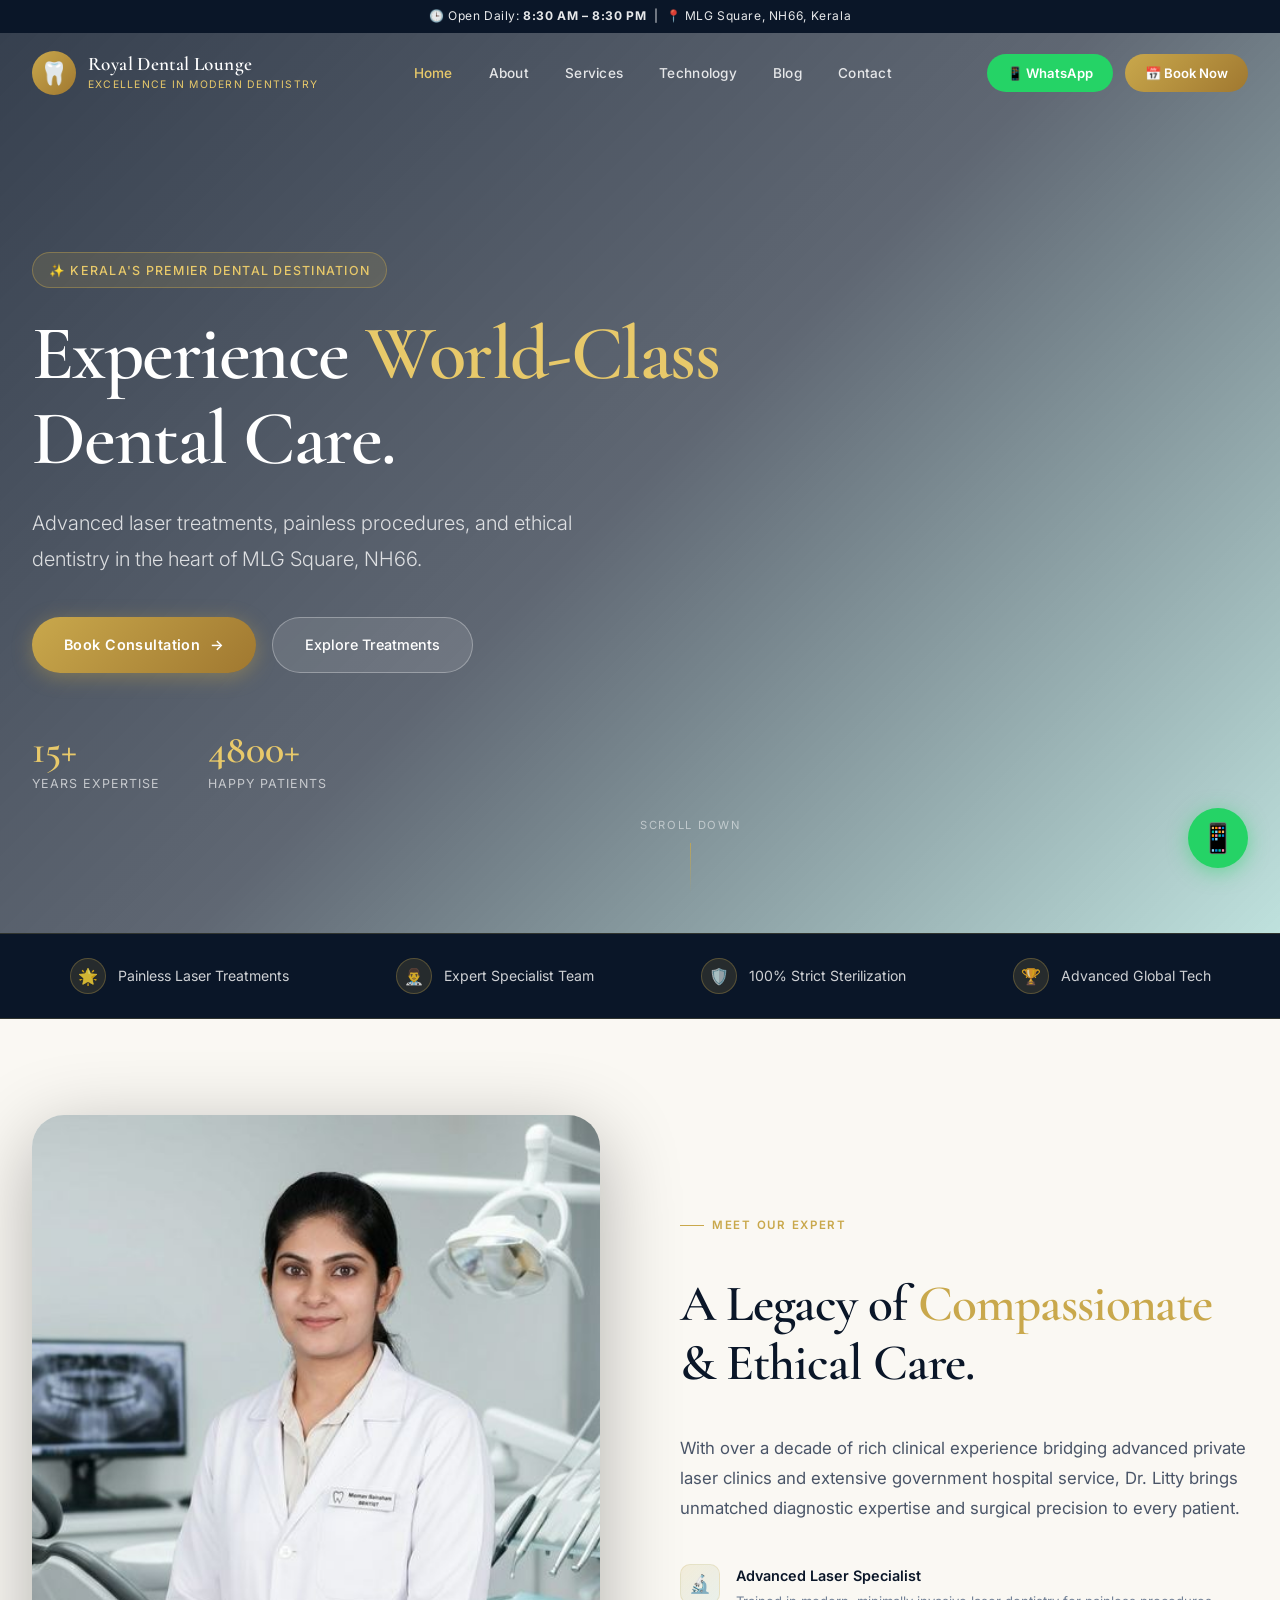
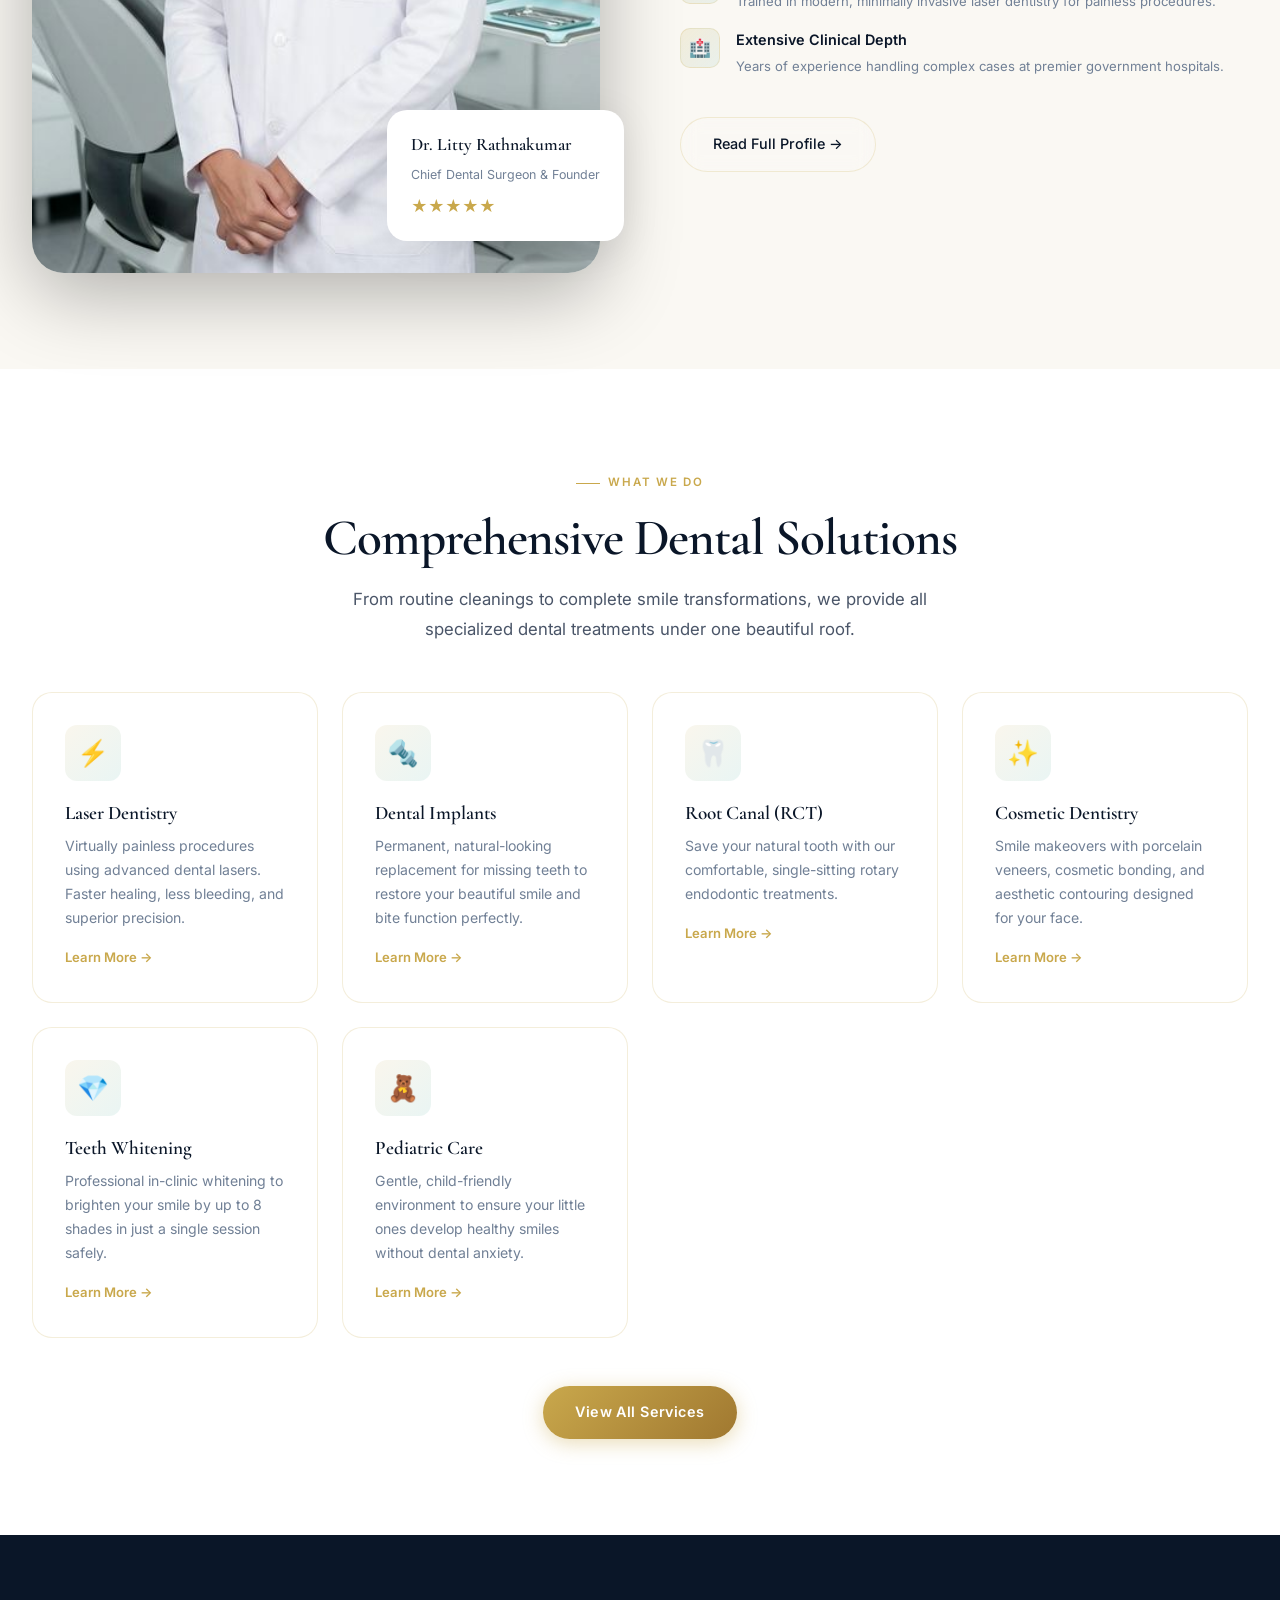
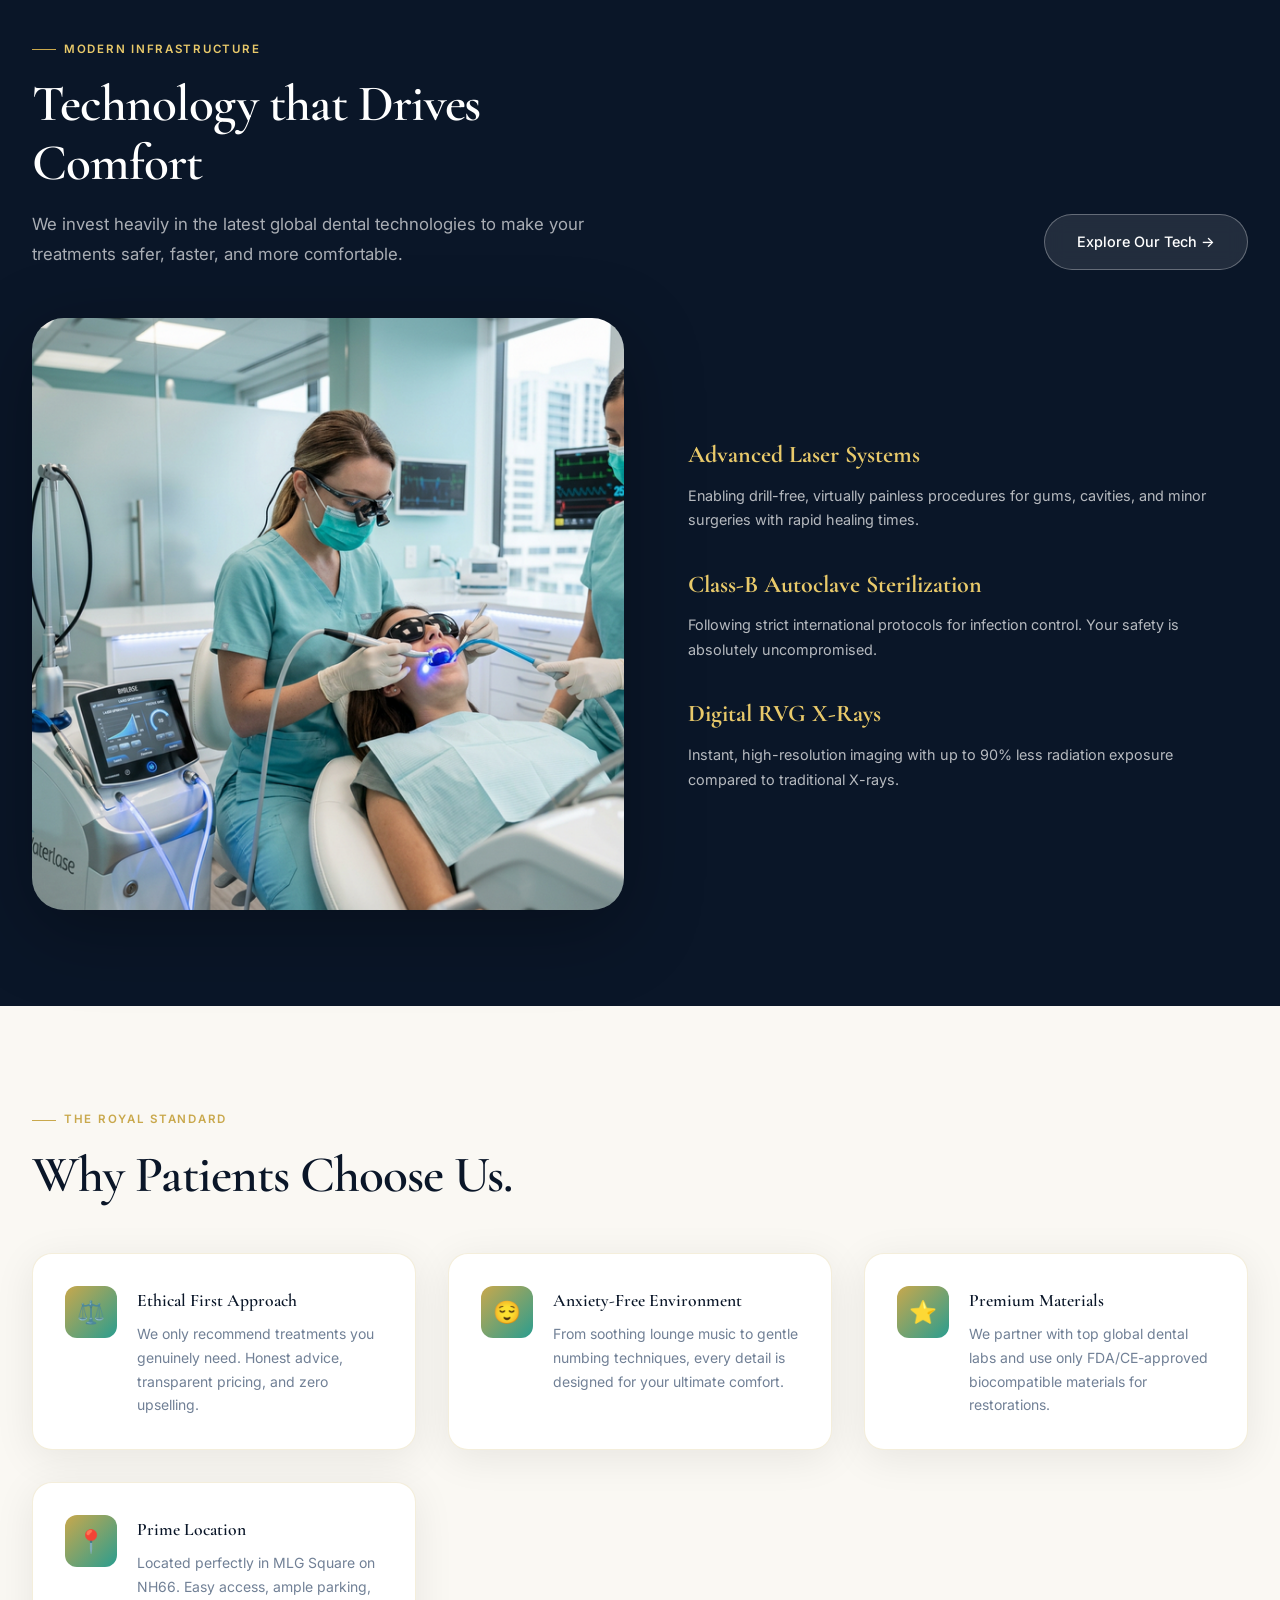
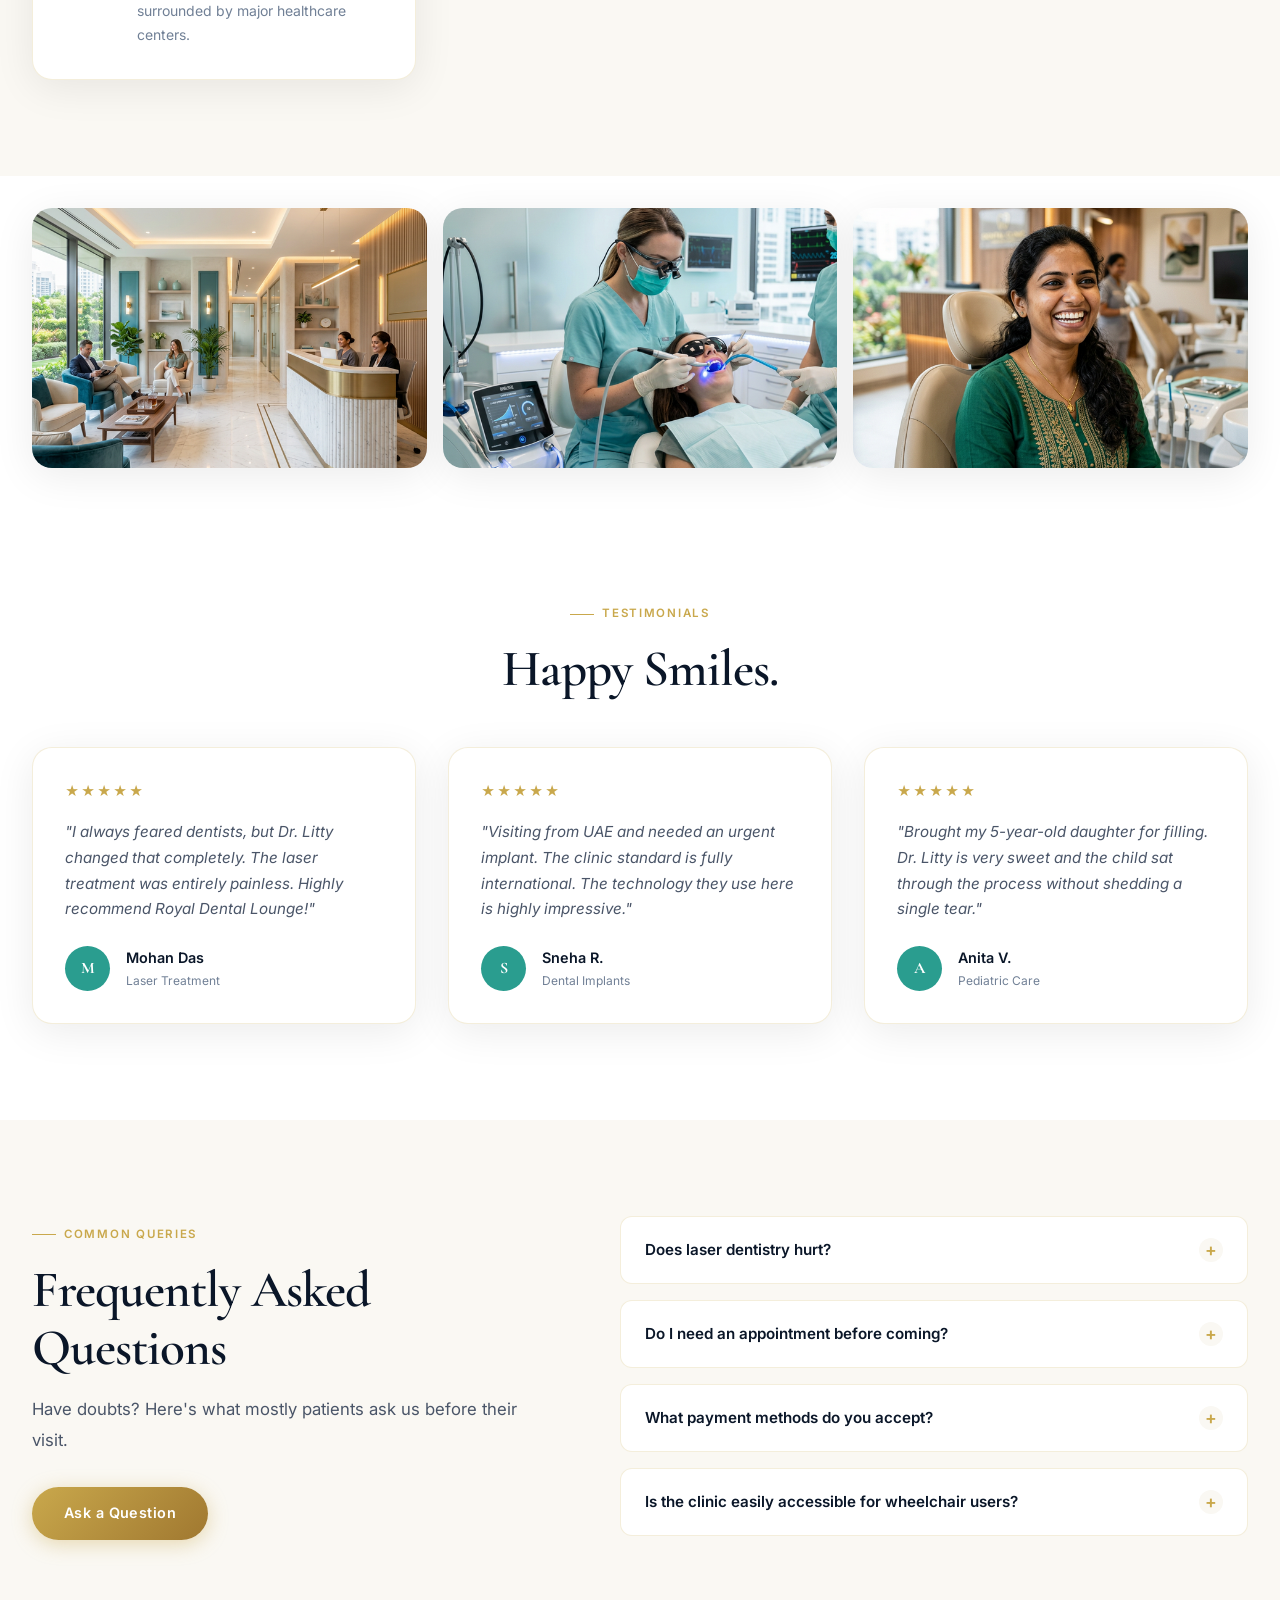
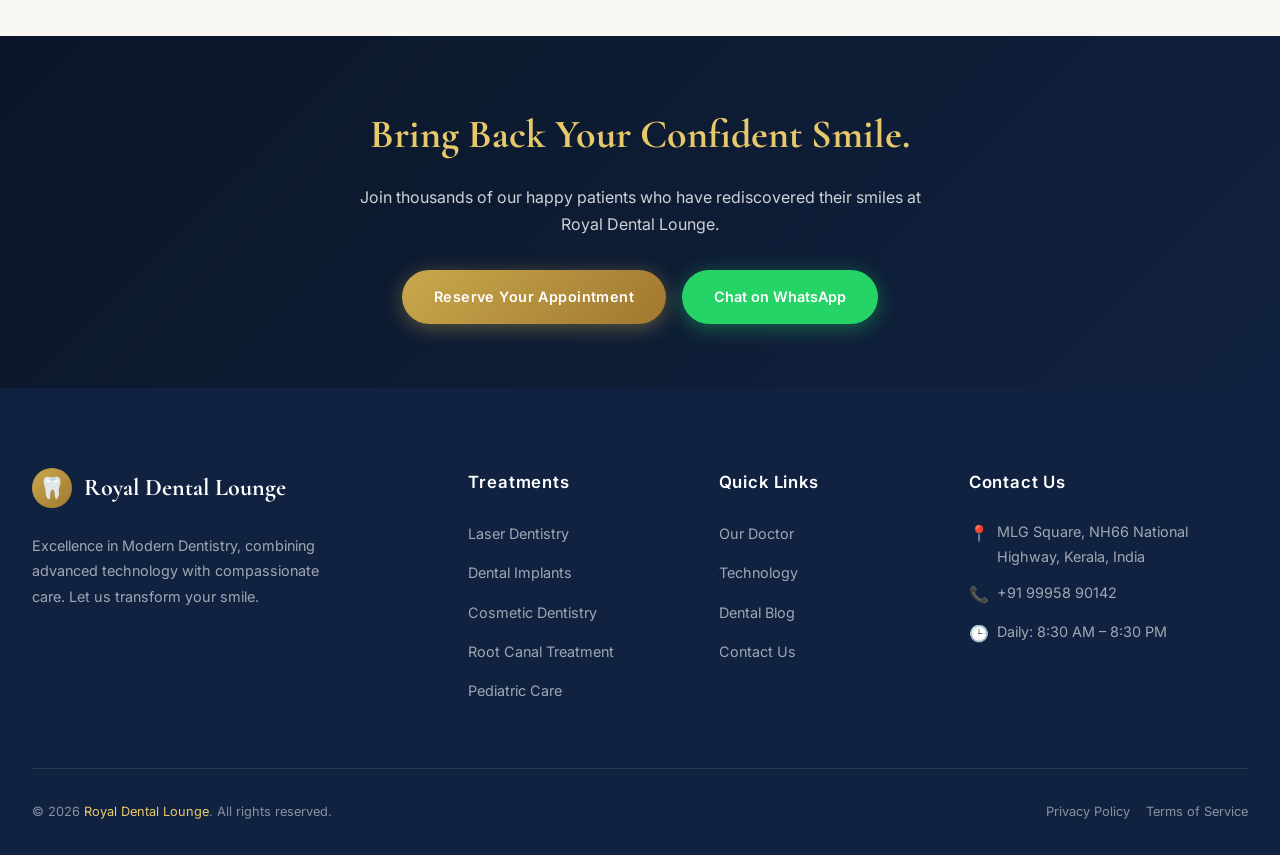
==== commit e5b390fa: "updated pic and whatapp config" ====
--- a/royal-dental-lounge/index.html
+++ b/royal-dental-lounge/index.html
@@ -39,7 +39,7 @@
                 <a href="pages/contact.html">Contact</a>
             </div>
             <div class="nav-cta">
-                <a href="https://wa.me/91XXXXXXXXXX" class="btn-nav-wa" target="_blank" rel="noopener">📱 WhatsApp</a>
+                <a href="https://wa.me/919995890142" class="btn-nav-wa" target="_blank" rel="noopener">📱 WhatsApp</a>
                 <a href="pages/contact.html#appointment" class="btn-nav-book">📅 Book Now</a>
             </div>
             <button class="hamburger" id="hamburger-btn" aria-label="Open menu">
@@ -117,7 +117,7 @@
         <div class="container">
             <div class="doctor-section">
                 <div class="doctor-image-wrapper animate-on-scroll">
-                    <img src="images/doctor.jpg" alt="Dr. Litty Rathnakumar — Lead Dentist at Royal Dental Lounge"
+                    <img src="images/doctor_natural.png" alt="Dr. Litty Rathnakumar — Lead Dentist at Royal Dental Lounge"
                         class="doctor-image" loading="lazy" />
                     <div class="doctor-badge">
                         <div class="doctor-badge-title">Dr. Litty Rathnakumar</div>
@@ -451,7 +451,7 @@
             Dental Lounge.</p>
         <div style="display:flex; gap:1rem; justify-content:center; flex-wrap:wrap;" class="animate-on-scroll">
             <a href="pages/contact.html#appointment" class="btn-primary">Reserve Your Appointment</a>
-            <a href="https://wa.me/91XXXXXXXXXX" class="btn-whatsapp" target="_blank" rel="noopener">Chat on
+            <a href="https://wa.me/919995890142" class="btn-whatsapp" target="_blank" rel="noopener">Chat on
                 WhatsApp</a>
         </div>
     </section>
@@ -496,7 +496,7 @@
                             style="color:rgba(255,255,255,0.6); font-size:0.9rem;">MLG Square, NH66 National Highway,
                             Kerala, India</span></li>
                     <li style="display:flex; gap:0.5rem;"><span style="color:var(--gold);">📞</span> <a
-                            href="tel:+91XXXXXXXXXX">+91 XXXXXXXXXX</a></li>
+                            href="tel:+919995890142">+91 99958 90142</a></li>
                     <li style="display:flex; gap:0.5rem;"><span style="color:var(--gold);">🕒</span> <span
                             style="color:rgba(255,255,255,0.6); font-size:0.9rem;">Daily: 8:30 AM – 8:30 PM</span></li>
                 </ul>
@@ -516,11 +516,11 @@
     </footer>
 
     <!-- Floating Mobile Actions -->
-    <a href="https://wa.me/91XXXXXXXXXX" class="float-wa" target="_blank" rel="noopener" aria-label="WhatsApp Us">📱</a>
+    <a href="https://wa.me/919995890142" class="float-wa" target="_blank" rel="noopener" aria-label="WhatsApp Us">📱</a>
 
     <div class="sticky-booking-bar">
         <a href="pages/contact.html#appointment" style="background:var(--navy); color:white;">📅 Book</a>
-        <a href="tel:+91XXXXXXXXXX"
+        <a href="tel:+919995890142"
             style="background:var(--cream); color:var(--navy); border:1px solid var(--border);">📞 Call</a>
     </div>
 
--- a/royal-dental-lounge/css/style.css
+++ b/royal-dental-lounge/css/style.css
@@ -75,8 +75,7 @@
    NAVIGATION
    ============================================================ */
 .nav {
-  position: fixed;
-  top: 0;
+  position: absolute;
   left: 0;
   right: 0;
   z-index: 1000;
@@ -94,6 +93,8 @@
 }
 
 .nav.scrolled {
+  position: fixed;
+  top: 0;
   background: rgba(255, 255, 255, 0.96);
   backdrop-filter: blur(20px);
   box-shadow: 0 2px 30px rgba(0, 0, 0, 0.08);
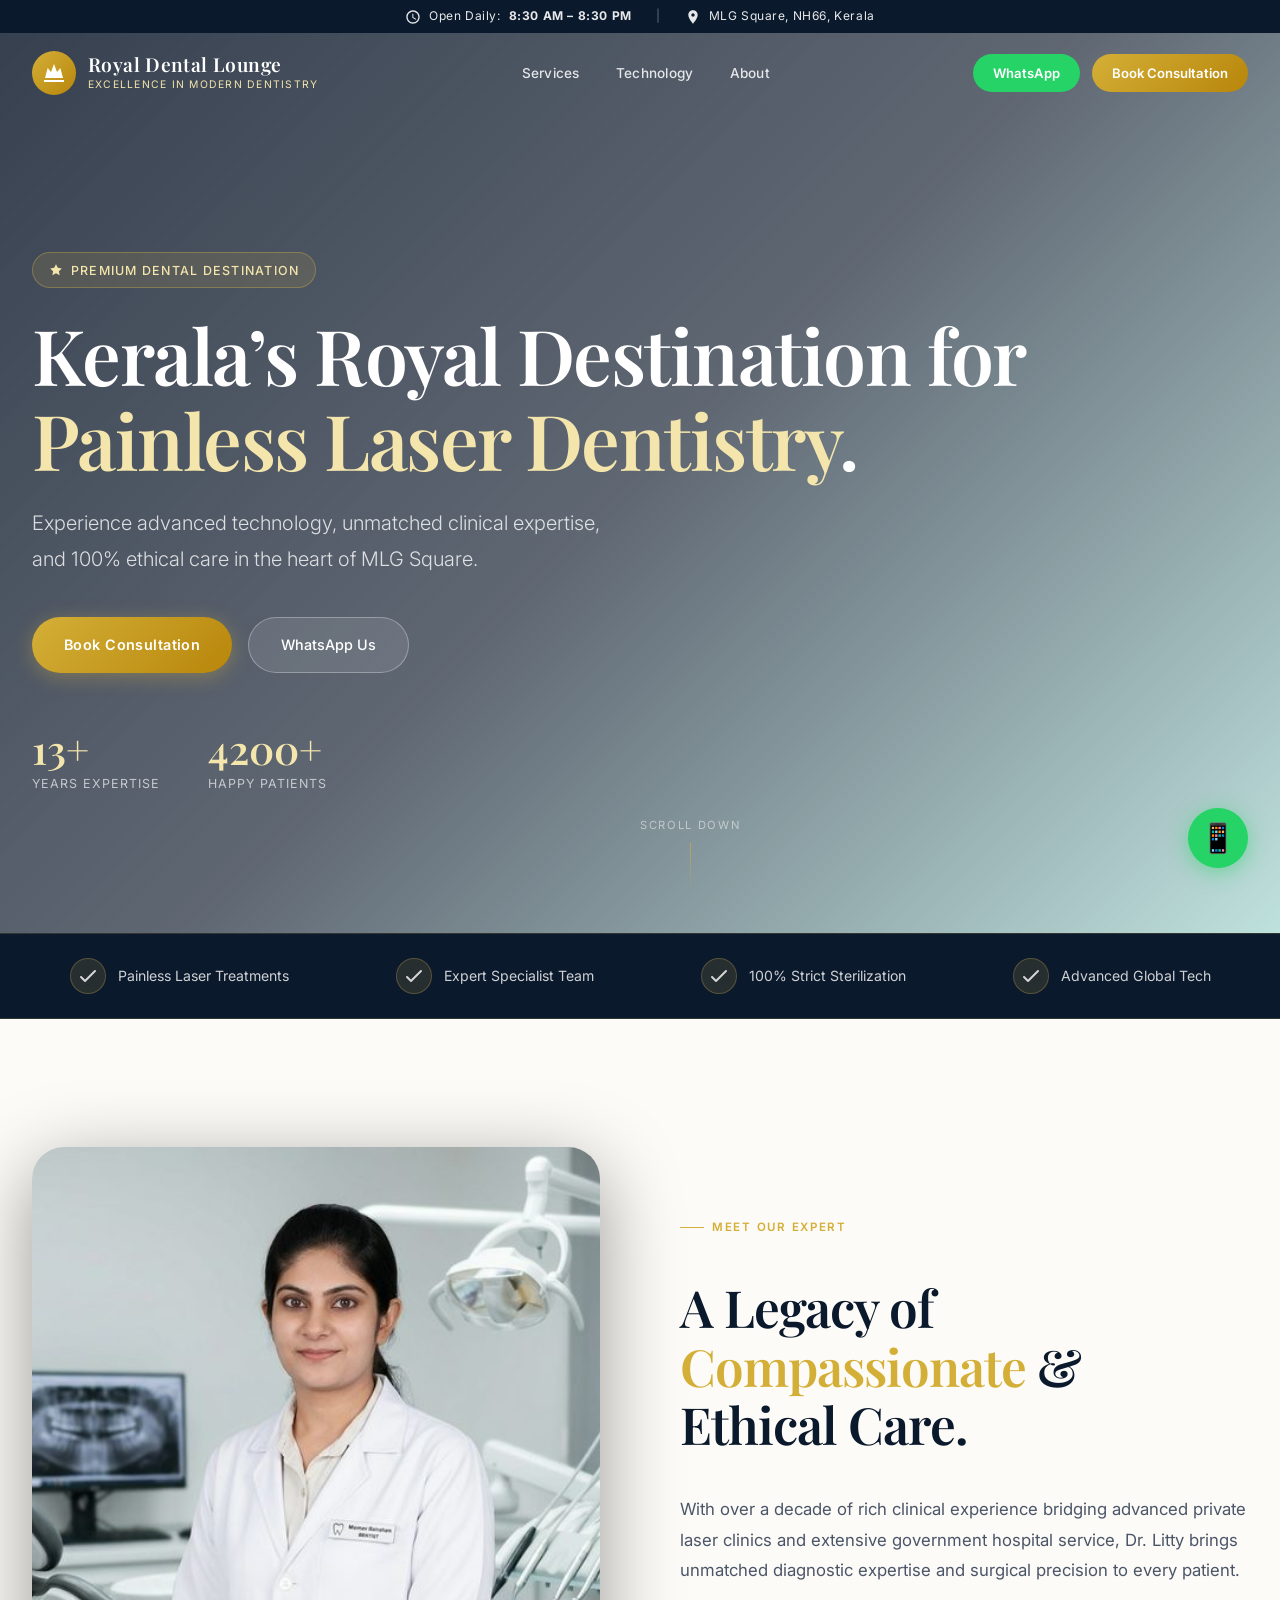
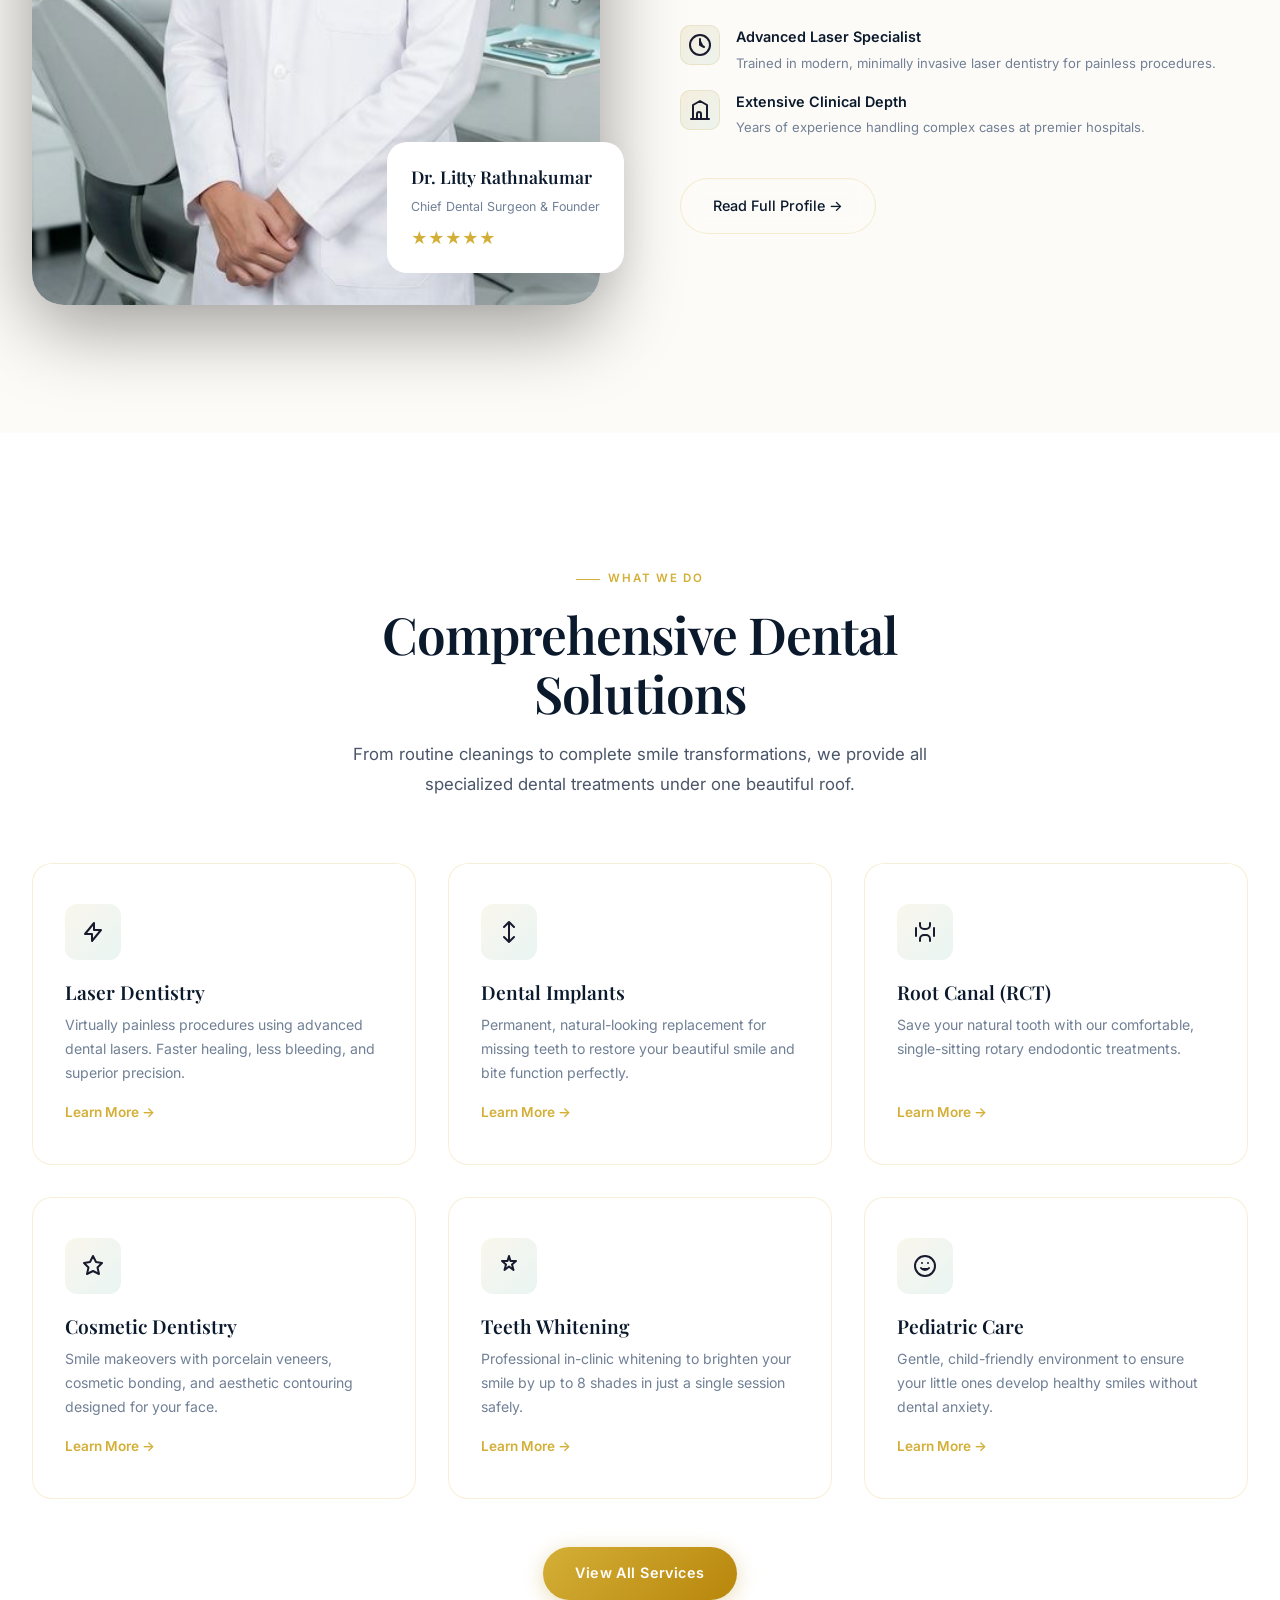
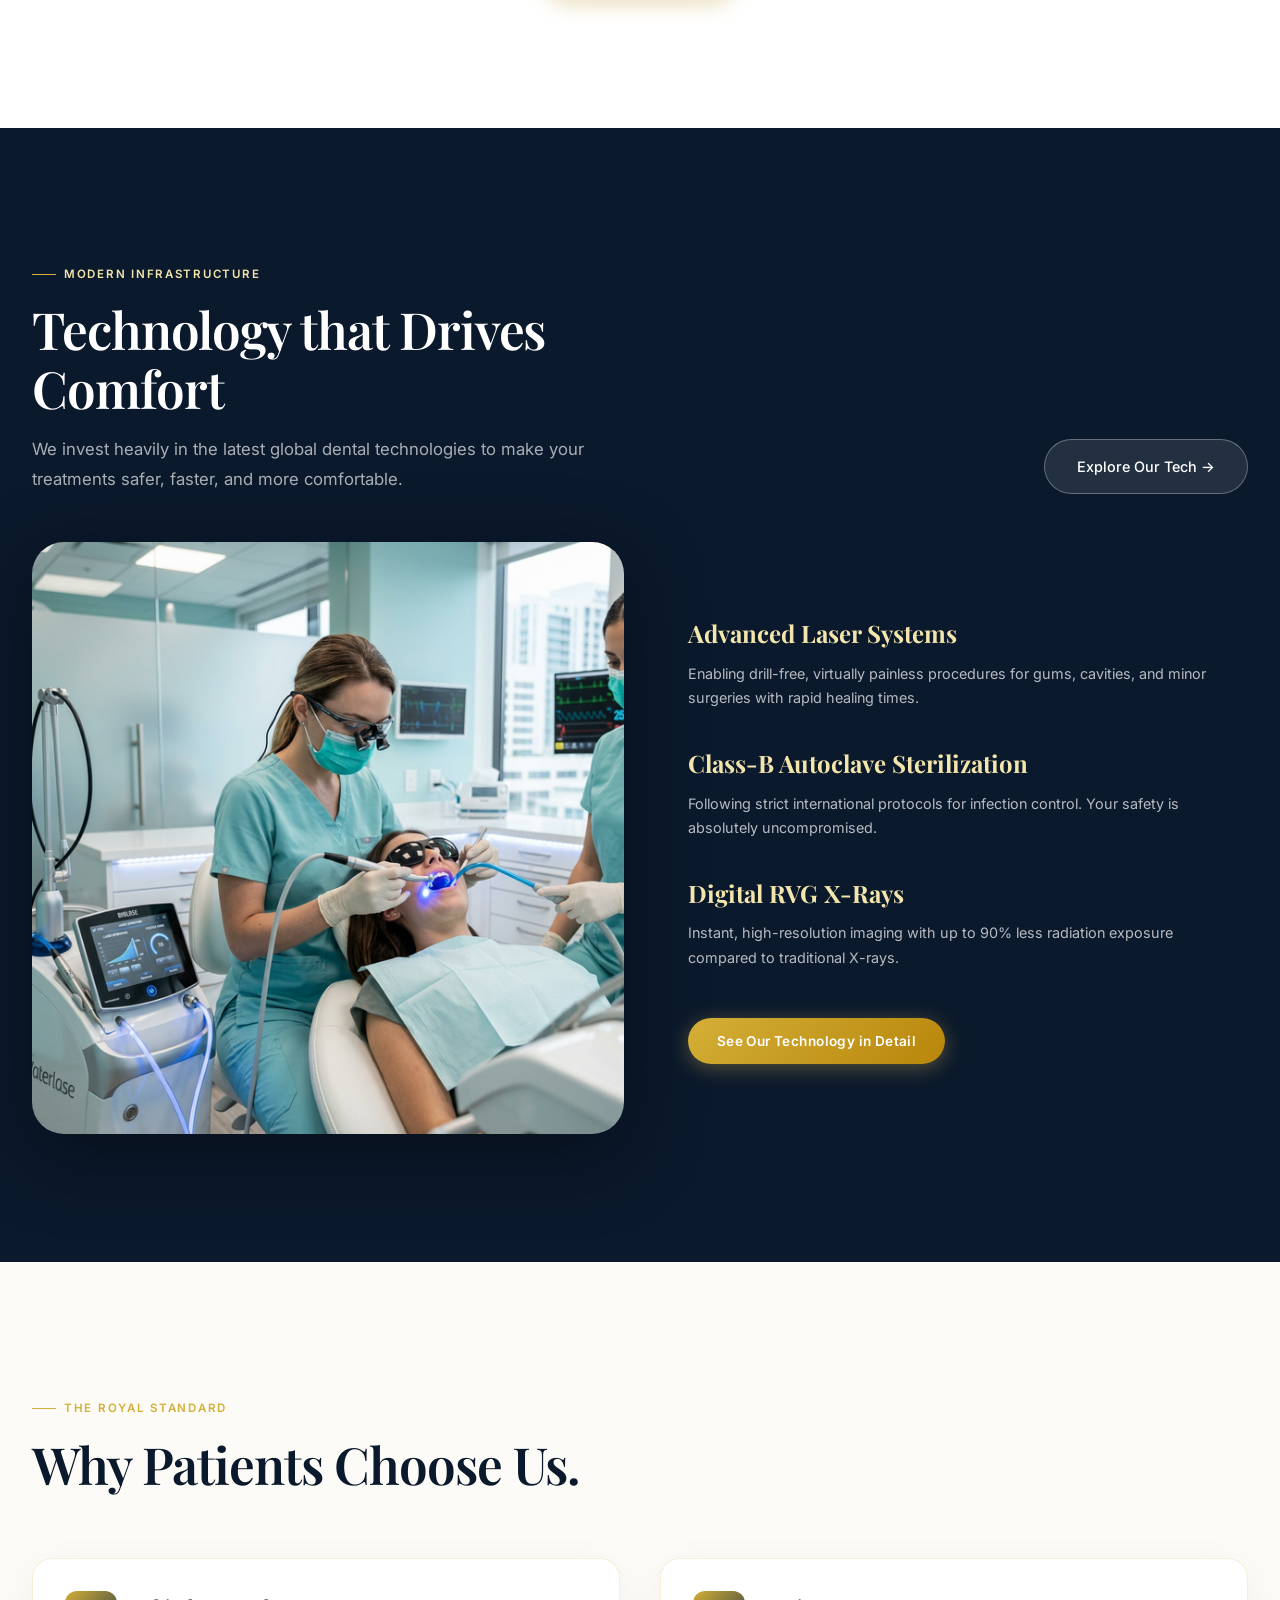
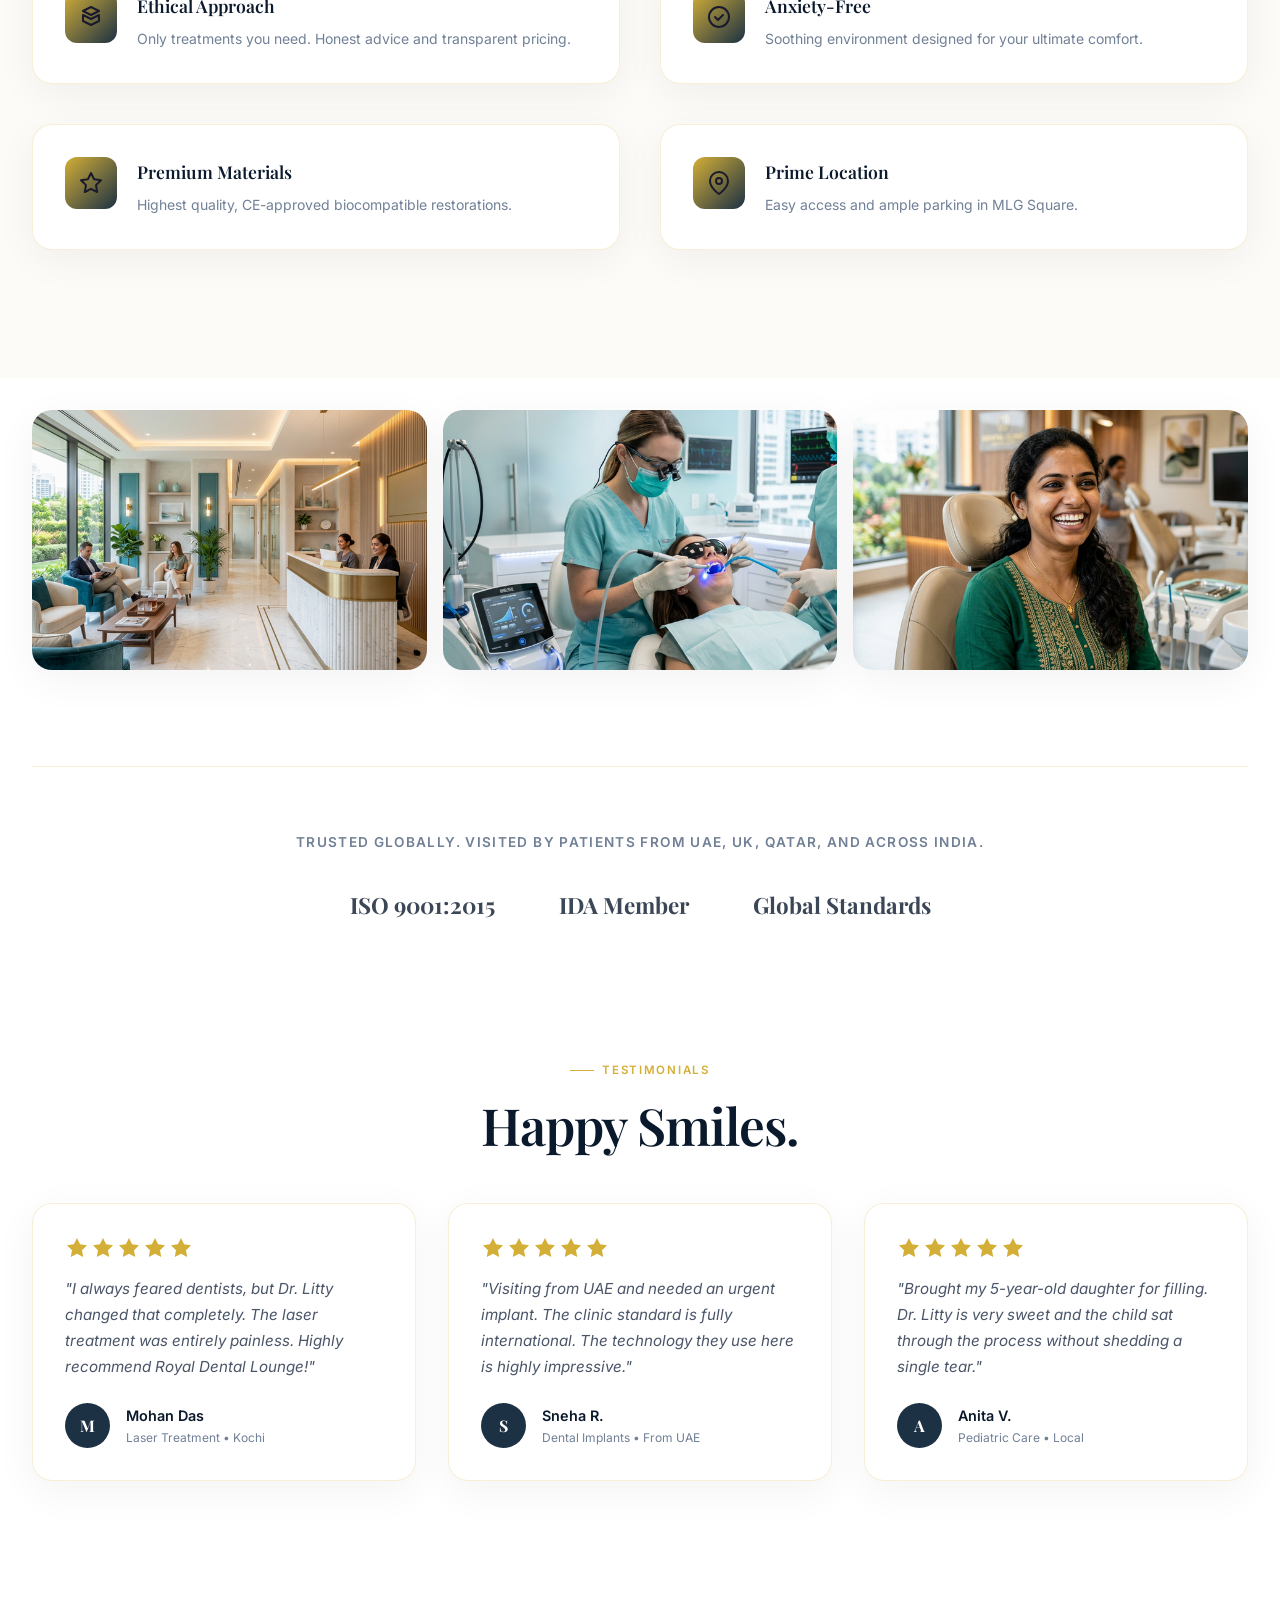
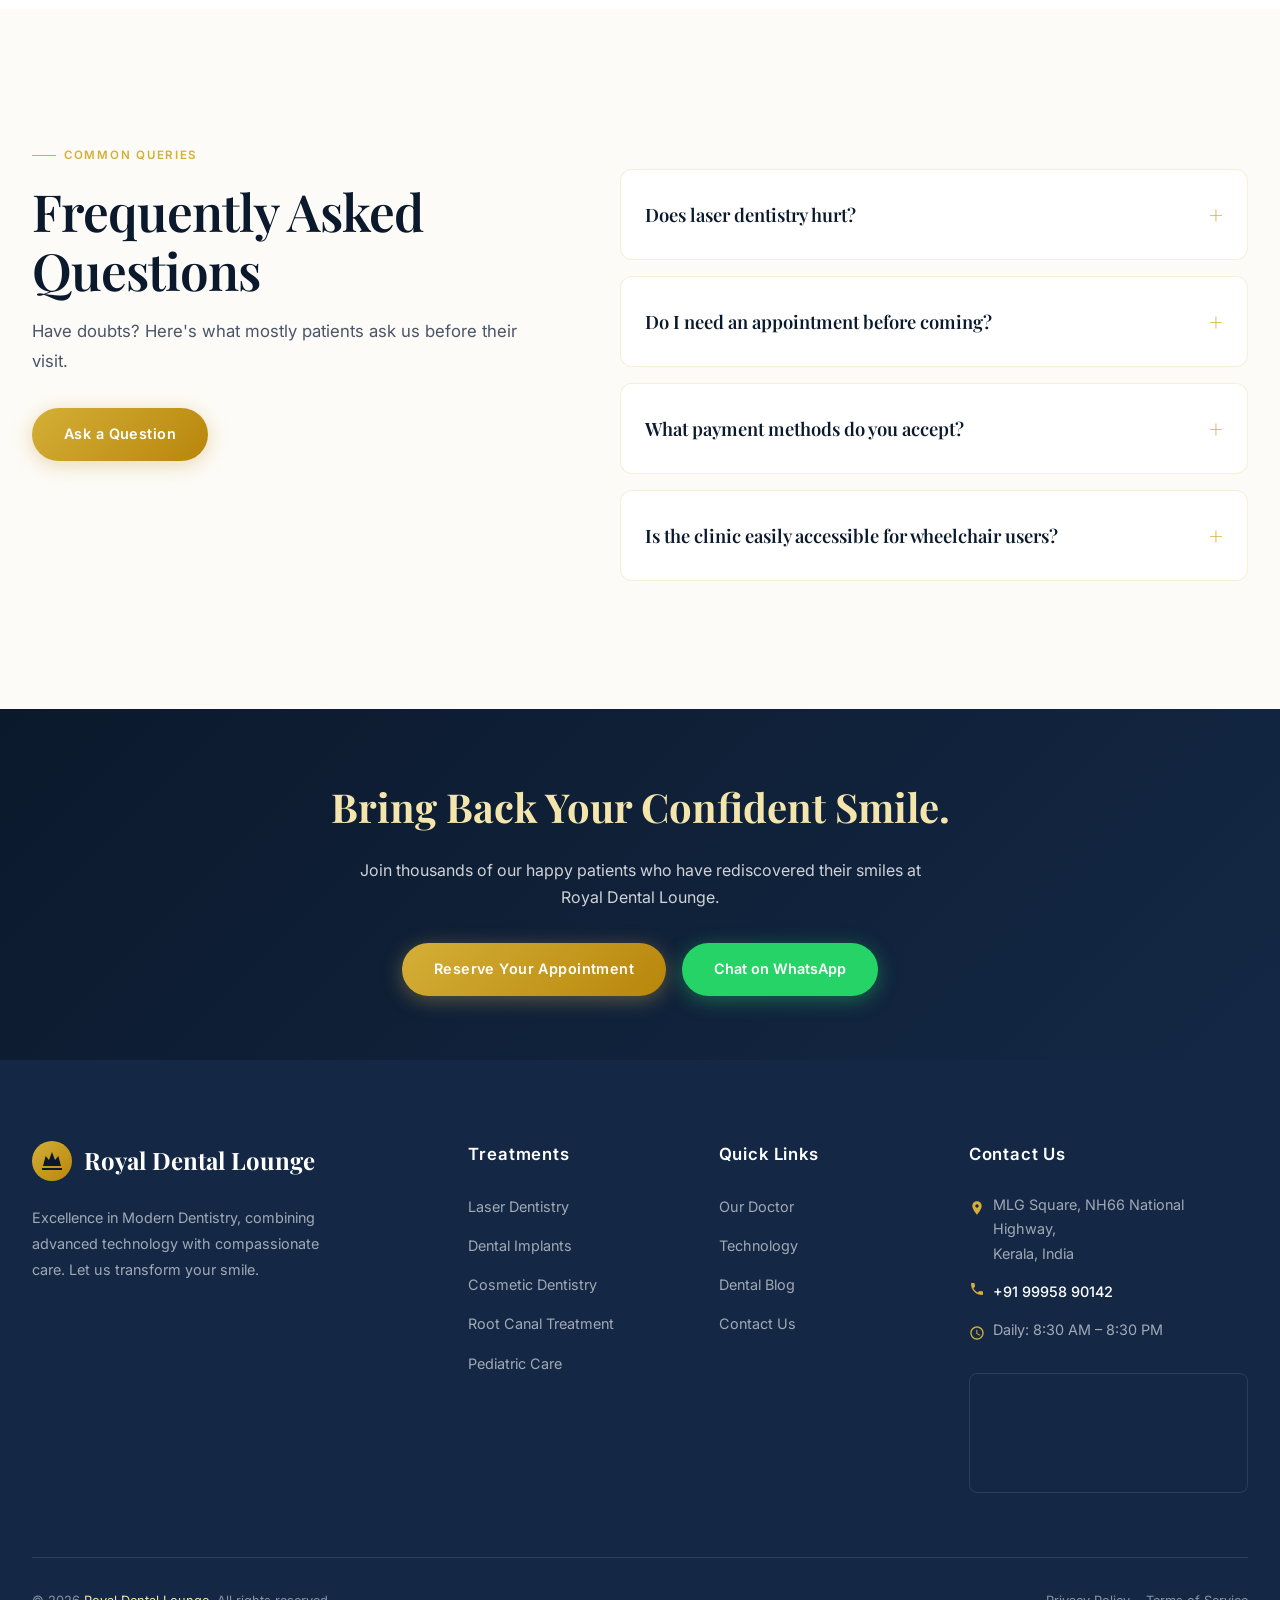
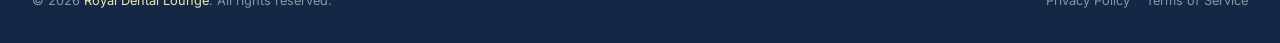
==== commit aeaa975b: "Premium UI/UX redesign: royal color palette, SVG icons, improved layout and FAQ accordion" ====
--- a/royal-dental-lounge/index.html
+++ b/royal-dental-lounge/index.html
@@ -16,31 +16,30 @@
 
 <body>
     <!-- Top Strip -->
-    <div class="hours-strip">
-        🕒 Open Daily: <strong>8:30 AM – 8:30 PM</strong> &nbsp;|&nbsp; 📍 MLG Square, NH66, Kerala
+    <div class="hours-strip" style="display: flex; align-items: center; justify-content: center; gap: 1.5rem;">
+        <span style="display: flex; align-items: center; gap: 0.5rem;"><svg class="icon icon-clock" style="width:16px;height:16px;" viewBox="0 0 24 24"><path d="M12 2C6.48 2 2 6.48 2 12s4.48 10 10 10 10-4.48 10-10S17.52 2 12 2zm0 18c-4.41 0-8-3.59-8-8s3.59-8 8-8 8 3.59 8 8-3.59 8-8 8zm.5-13H11v6l5.25 3.15.75-1.23-4.5-2.67z" fill="currentColor"/></svg> Open Daily: <strong>8:30 AM – 8:30 PM</strong></span> 
+        <span style="opacity:0.4;">|</span>
+        <span style="display: flex; align-items: center; gap: 0.5rem;"><svg class="icon icon-pin" style="width:16px;height:16px;" viewBox="0 0 24 24"><path d="M12 2C8.13 2 5 5.13 5 9c0 5.25 7 13 7 13s7-7.75 7-13c0-3.87-3.13-7-7-7zm0 9.5c-1.38 0-2.5-1.12-2.5-2.5s1.12-2.5 2.5-2.5 2.5 1.12 2.5 2.5-1.12 2.5-2.5 2.5z" fill="currentColor"/></svg> MLG Square, NH66, Kerala</span>
     </div>
 
     <!-- Navigation -->
     <nav class="nav" role="navigation" aria-label="Main Navigation">
         <div class="nav-inner">
             <a href="index.html" class="nav-logo">
-                <div class="nav-logo-icon">🦷</div>
+                <div class="nav-logo-icon"><svg viewBox="0 0 24 24" width="24" height="24" fill="white"><path d="M2 19h20v2H2v-2zm1-2l2.67-10 3.33 4L12 3l3 8 3.33-4L21 17H3z"/></svg></div>
                 <div class="nav-logo-text">
                     <span class="nav-logo-name">Royal Dental Lounge</span>
                     <span class="nav-logo-sub">Excellence in Modern Dentistry</span>
                 </div>
             </a>
             <div class="nav-links">
-                <a href="index.html" style="color:var(--gold-light);">Home</a>
-                <a href="pages/about.html">About</a>
                 <a href="pages/services.html">Services</a>
                 <a href="pages/technology.html">Technology</a>
-                <a href="pages/blog.html">Blog</a>
-                <a href="pages/contact.html">Contact</a>
+                <a href="pages/about.html">About</a>
             </div>
             <div class="nav-cta">
-                <a href="https://wa.me/919995890142" class="btn-nav-wa" target="_blank" rel="noopener">📱 WhatsApp</a>
-                <a href="pages/contact.html#appointment" class="btn-nav-book">📅 Book Now</a>
+                <a href="https://wa.me/919995890142" class="btn-nav-wa" target="_blank" rel="noopener">WhatsApp</a>
+                <a href="pages/contact.html#appointment" class="btn-nav-book">Book Consultation</a>
             </div>
             <button class="hamburger" id="hamburger-btn" aria-label="Open menu">
                 <span></span><span></span><span></span>
@@ -51,13 +50,12 @@
     <!-- Mobile Menu Overlay -->
     <div class="mobile-menu" id="mobile-menu">
         <button class="mobile-menu-close" id="mobile-close-btn">✕</button>
-        <a href="index.html">Home</a>
-        <a href="pages/about.html">About</a>
         <a href="pages/services.html">Services</a>
         <a href="pages/technology.html">Technology</a>
+        <a href="pages/about.html">About</a>
         <a href="pages/blog.html">Blog</a>
         <a href="pages/contact.html">Contact</a>
-        <a href="pages/contact.html#appointment" class="mobile-btn">📅 Book Appointment</a>
+        <a href="pages/contact.html#appointment" class="mobile-btn">Book Appointment</a>
     </div>
 
     <!-- Hero Section -->
@@ -66,23 +64,22 @@
         <div class="hero-overlay"></div>
 
         <div class="hero-content">
-            <div class="hero-badge">✨ Kerala's Premier Dental Destination</div>
-            <h1 class="hero-title">Experience <span class="accent">World-Class</span><br />Dental Care.</h1>
-            <p class="hero-subtitle">Advanced laser treatments, painless procedures, and ethical dentistry in the heart
-                of MLG Square, NH66.</p>
+            <div class="hero-badge"><svg width="14" height="14" viewBox="0 0 24 24" fill="currentColor"><path d="M12 2l3.09 6.26L22 9.27l-5 4.87 1.18 6.88L12 17.77l-6.18 3.25L7 14.14 2 9.27l6.91-1.01L12 2z"/></svg> Premium Dental Destination</div>
+            <h1 class="hero-title">Kerala’s Royal Destination for<br /><span class="accent">Painless Laser Dentistry</span>.</h1>
+            <p class="hero-subtitle">Experience advanced technology, unmatched clinical expertise, and 100% ethical care in the heart of MLG Square.</p>
 
             <div class="hero-actions">
-                <a href="pages/contact.html#appointment" class="btn-primary">Book Consultation <span>→</span></a>
-                <a href="pages/services.html" class="btn-secondary">Explore Treatments</a>
+                <a href="pages/contact.html#appointment" class="btn-primary">Book Consultation</a>
+                <a href="https://wa.me/91XXXXXXXXXX" class="btn-secondary" target="_blank" rel="noopener">WhatsApp Us</a>
             </div>
 
             <div class="hero-stats">
                 <div class="hero-stat">
-                    <div class="hero-stat-number" data-target="15">0+</div>
+                    <div class="hero-stat-number" data-target="15">15+</div>
                     <div class="hero-stat-label">Years Expertise</div>
                 </div>
                 <div class="hero-stat">
-                    <div class="hero-stat-number" data-target="5000">0+</div>
+                    <div class="hero-stat-number" data-target="5000">5000+</div>
                     <div class="hero-stat-label">Happy Patients</div>
                 </div>
             </div>
@@ -98,16 +95,16 @@
     <div class="trust-bar">
         <div class="trust-bar-inner">
             <div class="trust-item">
-                <div class="trust-item-icon">🌟</div> Painless Laser Treatments
+                <div class="trust-item-icon"><svg class="icon" viewBox="0 0 24 24"><path fill="none" stroke="currentColor" stroke-width="2" stroke-linecap="round" stroke-linejoin="round" d="M5 13l4 4L19 7"/></svg></div> Painless Laser Treatments
             </div>
             <div class="trust-item">
-                <div class="trust-item-icon">👨‍⚕️</div> Expert Specialist Team
+                <div class="trust-item-icon"><svg class="icon" viewBox="0 0 24 24"><path fill="none" stroke="currentColor" stroke-width="2" stroke-linecap="round" stroke-linejoin="round" d="M5 13l4 4L19 7"/></svg></div> Expert Specialist Team
             </div>
             <div class="trust-item">
-                <div class="trust-item-icon">🛡️</div> 100% Strict Sterilization
+                <div class="trust-item-icon"><svg class="icon" viewBox="0 0 24 24"><path fill="none" stroke="currentColor" stroke-width="2" stroke-linecap="round" stroke-linejoin="round" d="M5 13l4 4L19 7"/></svg></div> 100% Strict Sterilization
             </div>
             <div class="trust-item">
-                <div class="trust-item-icon">🏆</div> Advanced Global Tech
+                <div class="trust-item-icon"><svg class="icon" viewBox="0 0 24 24"><path fill="none" stroke="currentColor" stroke-width="2" stroke-linecap="round" stroke-linejoin="round" d="M5 13l4 4L19 7"/></svg></div> Advanced Global Tech
             </div>
         </div>
     </div>
@@ -135,17 +132,17 @@
 
                     <div class="doctor-credentials">
                         <div class="credential-item">
-                            <div class="credential-icon">🔬</div>
+                            <div class="credential-icon"><svg class="icon" viewBox="0 0 24 24"><circle cx="12" cy="12" r="10" fill="none" stroke="currentColor" stroke-width="2"/><path stroke="currentColor" stroke-width="2" stroke-linecap="round" d="M12 6v6l4 2"/></svg></div>
                             <div class="credential-text">
                                 <h4>Advanced Laser Specialist</h4>
                                 <p>Trained in modern, minimally invasive laser dentistry for painless procedures.</p>
                             </div>
                         </div>
                         <div class="credential-item">
-                            <div class="credential-icon">🏥</div>
+                            <div class="credential-icon"><svg class="icon" viewBox="0 0 24 24"><path fill="none" stroke="currentColor" stroke-width="2" stroke-linecap="round" stroke-linejoin="round" d="M3 21h18M5 21V7l7-4 7 4v14M9 21v-5a2 2 0 014 0v5"/></svg></div>
                             <div class="credential-text">
                                 <h4>Extensive Clinical Depth</h4>
-                                <p>Years of experience handling complex cases at premier government hospitals.</p>
+                                <p>Years of experience handling complex cases at premier hospitals.</p>
                             </div>
                         </div>
                     </div>
@@ -170,7 +167,7 @@
 
             <div class="services-grid">
                 <div class="service-card animate-on-scroll" onclick="window.location.href='pages/services.html#laser'">
-                    <div class="service-icon">⚡</div>
+                    <div class="service-icon"><svg class="icon" viewBox="0 0 24 24"><path fill="none" stroke="currentColor" stroke-width="2" stroke-linecap="round" stroke-linejoin="round" d="M13 10V3L4 14h7v7l9-11h-7z"/></svg></div>
                     <div class="service-name">Laser Dentistry</div>
                     <p class="service-desc">Virtually painless procedures using advanced dental lasers. Faster healing,
                         less bleeding, and superior precision.</p>
@@ -179,7 +176,7 @@
 
                 <div class="service-card animate-on-scroll"
                     onclick="window.location.href='pages/services.html#implants'">
-                    <div class="service-icon">🔩</div>
+                    <div class="service-icon"><svg class="icon" viewBox="0 0 24 24"><path fill="none" stroke="currentColor" stroke-width="2" stroke-linecap="round" stroke-linejoin="round" d="M12 2v20m-5-5l5 5 5-5m0-10L12 2 7 7"/></svg></div>
                     <div class="service-name">Dental Implants</div>
                     <p class="service-desc">Permanent, natural-looking replacement for missing teeth to restore your
                         beautiful smile and bite function perfectly.</p>
@@ -187,7 +184,7 @@
                 </div>
 
                 <div class="service-card animate-on-scroll" onclick="window.location.href='pages/services.html#rct'">
-                    <div class="service-icon">🦷</div>
+                    <div class="service-icon"><svg class="icon" viewBox="0 0 24 24"><path fill="none" stroke="currentColor" stroke-width="2" stroke-linecap="round" stroke-linejoin="round" d="M21 16V8M3 16V8M7 21v-2a4 4 0 014-4h2a4 4 0 014 4v2M7 3v2a4 4 0 004 4h2a4 4 0 004-4V3"/></svg></div>
                     <div class="service-name">Root Canal (RCT)</div>
                     <p class="service-desc">Save your natural tooth with our comfortable, single-sitting rotary
                         endodontic treatments.</p>
@@ -196,7 +193,7 @@
 
                 <div class="service-card animate-on-scroll"
                     onclick="window.location.href='pages/services.html#cosmetic'">
-                    <div class="service-icon">✨</div>
+                    <div class="service-icon"><svg class="icon" viewBox="0 0 24 24"><path fill="none" stroke="currentColor" stroke-width="2" stroke-linecap="round" stroke-linejoin="round" d="M12 2l3 6 6 1-4.5 4.5L18 20l-6-3-6 3 1.5-6.5L3 9l6-1z"/></svg></div>
                     <div class="service-name">Cosmetic Dentistry</div>
                     <p class="service-desc">Smile makeovers with porcelain veneers, cosmetic bonding, and aesthetic
                         contouring designed for your face.</p>
@@ -205,7 +202,7 @@
 
                 <div class="service-card animate-on-scroll"
                     onclick="window.location.href='pages/services.html#whitening'">
-                    <div class="service-icon">💎</div>
+                    <div class="service-icon"><svg class="icon" viewBox="0 0 24 24"><path fill="none" stroke="currentColor" stroke-width="2" stroke-linecap="round" stroke-linejoin="round" d="M12 2l1.5 5h5.5l-4 3.5 1.5 5.5-4.5-3.5-4.5 3.5 1.5-5.5-4-3.5h5.5z"/></svg></div>
                     <div class="service-name">Teeth Whitening</div>
                     <p class="service-desc">Professional in-clinic whitening to brighten your smile by up to 8 shades in
                         just a single session safely.</p>
@@ -214,7 +211,7 @@
 
                 <div class="service-card animate-on-scroll"
                     onclick="window.location.href='pages/services.html#pediatric'">
-                    <div class="service-icon">🧸</div>
+                    <div class="service-icon"><svg class="icon" viewBox="0 0 24 24"><circle cx="12" cy="12" r="10" fill="none" stroke="currentColor" stroke-width="2"/><path stroke="currentColor" stroke-width="2" stroke-linecap="round" stroke-linejoin="round" d="M8 14s1.5 2 4 2 4-2 4-2M9 9h.01M15 9h.01"/></svg></div>
                     <div class="service-name">Pediatric Care</div>
                     <p class="service-desc">Gentle, child-friendly environment to ensure your little ones develop
                         healthy smiles without dental anxiety.</p>
@@ -267,6 +264,9 @@
                         <p style="color:rgba(255,255,255,0.7); font-size:0.9rem;">Instant, high-resolution imaging with
                             up to 90% less radiation exposure compared to traditional X-rays.</p>
                     </div>
+                    <div style="margin-top: 1rem;">
+                        <a href="pages/technology.html" class="btn-primary" style="padding: 0.7rem 1.8rem; font-size: 0.85rem;">See Our Technology in Detail</a>
+                    </div>
                 </div>
             </div>
         </div>
@@ -280,35 +280,31 @@
 
             <div class="why-grid">
                 <div class="why-card animate-on-scroll">
-                    <div class="why-icon">⚖️</div>
+                    <div class="why-icon"><svg class="icon" viewBox="0 0 24 24"><path fill="none" stroke="currentColor" stroke-width="2" stroke-linecap="round" stroke-linejoin="round" d="M12 2l8 4-8 4-8-4 8-4zm0 18l8-4v-6l-8 4-8-4v6l8 4z"/></svg></div>
                     <div class="why-text">
-                        <h3>Ethical First Approach</h3>
-                        <p>We only recommend treatments you genuinely need. Honest advice, transparent pricing, and zero
-                            upselling.</p>
+                        <h3>Ethical Approach</h3>
+                        <p>Only treatments you need. Honest advice and transparent pricing.</p>
                     </div>
                 </div>
                 <div class="why-card animate-on-scroll">
-                    <div class="why-icon">😌</div>
+                    <div class="why-icon"><svg class="icon" viewBox="0 0 24 24"><path fill="none" stroke="currentColor" stroke-width="2" stroke-linecap="round" stroke-linejoin="round" d="M12 22C6.477 22 2 17.523 2 12S6.477 2 12 2s10 4.477 10 10-4.477 10-10 10zM8 12l3 3 5-5"/></svg></div>
                     <div class="why-text">
-                        <h3>Anxiety-Free Environment</h3>
-                        <p>From soothing lounge music to gentle numbing techniques, every detail is designed for your
-                            ultimate comfort.</p>
+                        <h3>Anxiety-Free</h3>
+                        <p>Soothing environment designed for your ultimate comfort.</p>
                     </div>
                 </div>
                 <div class="why-card animate-on-scroll">
-                    <div class="why-icon">⭐</div>
+                    <div class="why-icon"><svg class="icon" viewBox="0 0 24 24"><path fill="none" stroke="currentColor" stroke-width="2" stroke-linecap="round" stroke-linejoin="round" d="M12 2l3.09 6.26L22 9.27l-5 4.87 1.18 6.88L12 17.77l-6.18 3.25L7 14.14 2 9.27l6.91-1.01z"/></svg></div>
                     <div class="why-text">
                         <h3>Premium Materials</h3>
-                        <p>We partner with top global dental labs and use only FDA/CE-approved biocompatible materials
-                            for restorations.</p>
+                        <p>Highest quality, CE-approved biocompatible restorations.</p>
                     </div>
                 </div>
                 <div class="why-card animate-on-scroll">
-                    <div class="why-icon">📍</div>
+                    <div class="why-icon"><svg class="icon" viewBox="0 0 24 24"><path fill="none" stroke="currentColor" stroke-width="2" stroke-linecap="round" stroke-linejoin="round" d="M21 10c0 7-9 13-9 13s-9-6-9-13a9 9 0 0118 0zM12 13a3 3 0 100-6 3 3 0 000 6z"/></svg></div>
                     <div class="why-text">
                         <h3>Prime Location</h3>
-                        <p>Located perfectly in MLG Square on NH66. Easy access, ample parking, surrounded by major
-                            healthcare centers.</p>
+                        <p>Easy access and ample parking in MLG Square.</p>
                     </div>
                 </div>
             </div>
@@ -330,6 +326,18 @@
         </div>
     </section>
 
+    <!-- Trust Signals -->
+    <section class="section" style="padding-bottom:0; padding-top:4rem;">
+        <div class="container" style="text-align:center; border-top: 1px solid var(--border); padding-top: 4rem;">
+            <p style="font-size:0.85rem; color:var(--text-muted); text-transform:uppercase; letter-spacing:0.1em; margin-bottom:2rem; font-weight:600;">Trusted globally. Visited by patients from UAE, UK, Qatar, and across India.</p>
+            <div style="display:flex; justify-content:center; gap:4rem; opacity:0.8; flex-wrap:wrap; align-items:center;">
+                <span style="font-weight:700; font-family:var(--font-serif); font-size:1.4rem; color:var(--navy);">ISO 9001:2015</span>
+                <span style="font-weight:700; font-family:var(--font-serif); font-size:1.4rem; color:var(--navy);">IDA Member</span>
+                <span style="font-weight:700; font-family:var(--font-serif); font-size:1.4rem; color:var(--navy);">Global Standards</span>
+            </div>
+        </div>
+    </section>
+
     <!-- Testimonials Section -->
     <section class="section" aria-label="Patient Testimonials">
         <div class="container">
@@ -341,40 +349,58 @@
             <div class="testimonials-grid">
                 <!-- Testimonial 1 -->
                 <div class="testimonial-card animate-on-scroll">
-                    <div class="stars">★★★★★</div>
+                    <div class="stars" style="color:var(--gold); display:flex; gap:2px; margin-bottom:1rem;">
+                        <svg class="icon" viewBox="0 0 24 24"><path d="M12 2l3.09 6.26L22 9.27l-5 4.87 1.18 6.88L12 17.77l-6.18 3.25L7 14.14 2 9.27l6.91-1.01L12 2z" fill="currentColor"/></svg>
+                        <svg class="icon" viewBox="0 0 24 24"><path d="M12 2l3.09 6.26L22 9.27l-5 4.87 1.18 6.88L12 17.77l-6.18 3.25L7 14.14 2 9.27l6.91-1.01L12 2z" fill="currentColor"/></svg>
+                        <svg class="icon" viewBox="0 0 24 24"><path d="M12 2l3.09 6.26L22 9.27l-5 4.87 1.18 6.88L12 17.77l-6.18 3.25L7 14.14 2 9.27l6.91-1.01L12 2z" fill="currentColor"/></svg>
+                        <svg class="icon" viewBox="0 0 24 24"><path d="M12 2l3.09 6.26L22 9.27l-5 4.87 1.18 6.88L12 17.77l-6.18 3.25L7 14.14 2 9.27l6.91-1.01L12 2z" fill="currentColor"/></svg>
+                        <svg class="icon" viewBox="0 0 24 24"><path d="M12 2l3.09 6.26L22 9.27l-5 4.87 1.18 6.88L12 17.77l-6.18 3.25L7 14.14 2 9.27l6.91-1.01L12 2z" fill="currentColor"/></svg>
+                    </div>
                     <p class="testimonial-text">"I always feared dentists, but Dr. Litty changed that completely. The
                         laser treatment was entirely painless. Highly recommend Royal Dental Lounge!"</p>
                     <div class="testimonial-author">
                         <div class="author-avatar">M</div>
                         <div class="author-info">
                             <h4>Mohan Das</h4>
-                            <p>Laser Treatment</p>
+                            <p>Laser Treatment • Kochi</p>
                         </div>
                     </div>
                 </div>
                 <!-- Testimonial 2 -->
                 <div class="testimonial-card animate-on-scroll">
-                    <div class="stars">★★★★★</div>
+                    <div class="stars" style="color:var(--gold); display:flex; gap:2px; margin-bottom:1rem;">
+                        <svg class="icon" viewBox="0 0 24 24"><path d="M12 2l3.09 6.26L22 9.27l-5 4.87 1.18 6.88L12 17.77l-6.18 3.25L7 14.14 2 9.27l6.91-1.01L12 2z" fill="currentColor"/></svg>
+                        <svg class="icon" viewBox="0 0 24 24"><path d="M12 2l3.09 6.26L22 9.27l-5 4.87 1.18 6.88L12 17.77l-6.18 3.25L7 14.14 2 9.27l6.91-1.01L12 2z" fill="currentColor"/></svg>
+                        <svg class="icon" viewBox="0 0 24 24"><path d="M12 2l3.09 6.26L22 9.27l-5 4.87 1.18 6.88L12 17.77l-6.18 3.25L7 14.14 2 9.27l6.91-1.01L12 2z" fill="currentColor"/></svg>
+                        <svg class="icon" viewBox="0 0 24 24"><path d="M12 2l3.09 6.26L22 9.27l-5 4.87 1.18 6.88L12 17.77l-6.18 3.25L7 14.14 2 9.27l6.91-1.01L12 2z" fill="currentColor"/></svg>
+                        <svg class="icon" viewBox="0 0 24 24"><path d="M12 2l3.09 6.26L22 9.27l-5 4.87 1.18 6.88L12 17.77l-6.18 3.25L7 14.14 2 9.27l6.91-1.01L12 2z" fill="currentColor"/></svg>
+                    </div>
                     <p class="testimonial-text">"Visiting from UAE and needed an urgent implant. The clinic standard is
                         fully international. The technology they use here is highly impressive."</p>
                     <div class="testimonial-author">
                         <div class="author-avatar">S</div>
                         <div class="author-info">
                             <h4>Sneha R.</h4>
-                            <p>Dental Implants</p>
+                            <p>Dental Implants • From UAE</p>
                         </div>
                     </div>
                 </div>
                 <!-- Testimonial 3 -->
                 <div class="testimonial-card animate-on-scroll">
-                    <div class="stars">★★★★★</div>
+                    <div class="stars" style="color:var(--gold); display:flex; gap:2px; margin-bottom:1rem;">
+                        <svg class="icon" viewBox="0 0 24 24"><path d="M12 2l3.09 6.26L22 9.27l-5 4.87 1.18 6.88L12 17.77l-6.18 3.25L7 14.14 2 9.27l6.91-1.01L12 2z" fill="currentColor"/></svg>
+                        <svg class="icon" viewBox="0 0 24 24"><path d="M12 2l3.09 6.26L22 9.27l-5 4.87 1.18 6.88L12 17.77l-6.18 3.25L7 14.14 2 9.27l6.91-1.01L12 2z" fill="currentColor"/></svg>
+                        <svg class="icon" viewBox="0 0 24 24"><path d="M12 2l3.09 6.26L22 9.27l-5 4.87 1.18 6.88L12 17.77l-6.18 3.25L7 14.14 2 9.27l6.91-1.01L12 2z" fill="currentColor"/></svg>
+                        <svg class="icon" viewBox="0 0 24 24"><path d="M12 2l3.09 6.26L22 9.27l-5 4.87 1.18 6.88L12 17.77l-6.18 3.25L7 14.14 2 9.27l6.91-1.01L12 2z" fill="currentColor"/></svg>
+                        <svg class="icon" viewBox="0 0 24 24"><path d="M12 2l3.09 6.26L22 9.27l-5 4.87 1.18 6.88L12 17.77l-6.18 3.25L7 14.14 2 9.27l6.91-1.01L12 2z" fill="currentColor"/></svg>
+                    </div>
                     <p class="testimonial-text">"Brought my 5-year-old daughter for filling. Dr. Litty is very sweet and
                         the child sat through the process without shedding a single tear."</p>
                     <div class="testimonial-author">
                         <div class="author-avatar">A</div>
                         <div class="author-info">
                             <h4>Anita V.</h4>
-                            <p>Pediatric Care</p>
+                            <p>Pediatric Care • Local</p>
                         </div>
                     </div>
                 </div>
@@ -394,8 +420,8 @@
                 </div>
 
                 <div class="faq-container animate-on-scroll">
-                    <div class="faq-item">
-                        <div class="faq-question">Does laser dentistry hurt? <span class="faq-icon">+</span></div>
+                    <details class="faq-item">
+                        <summary class="faq-question">Does laser dentistry hurt?</summary>
                         <div class="faq-answer">
                             <div class="faq-answer-inner">
                                 Not at all! Laser dentistry is virtually painless. In many cases, it eliminates the need
@@ -403,10 +429,9 @@
                                 anxiety.
                             </div>
                         </div>
-                    </div>
-                    <div class="faq-item">
-                        <div class="faq-question">Do I need an appointment before coming? <span
-                                class="faq-icon">+</span></div>
+                    </details>
+                    <details class="faq-item">
+                        <summary class="faq-question">Do I need an appointment before coming?</summary>
                         <div class="faq-answer">
                             <div class="faq-answer-inner">
                                 While we do accept walk-in emergencies, we highly recommend booking an appointment. This
@@ -414,20 +439,18 @@
                                 diagnosis.
                             </div>
                         </div>
-                    </div>
-                    <div class="faq-item">
-                        <div class="faq-question">What payment methods do you accept? <span class="faq-icon">+</span>
-                        </div>
+                    </details>
+                    <details class="faq-item">
+                        <summary class="faq-question">What payment methods do you accept?</summary>
                         <div class="faq-answer">
                             <div class="faq-answer-inner">
                                 We accept Cash, all major Credit/Debit Cards, UPI (Google Pay, PhonePe), and EMI options
                                 for larger treatments like Implants and Smile Designing.
                             </div>
                         </div>
-                    </div>
-                    <div class="faq-item">
-                        <div class="faq-question">Is the clinic easily accessible for wheelchair users? <span
-                                class="faq-icon">+</span></div>
+                    </details>
+                    <details class="faq-item">
+                        <summary class="faq-question">Is the clinic easily accessible for wheelchair users?</summary>
                         <div class="faq-answer">
                             <div class="faq-answer-inner">
                                 Yes. Located at MLG Square, our clinic is easily accessible with no steep stairs
@@ -435,7 +458,7 @@
                                 challenged patients.
                             </div>
                         </div>
-                    </div>
+                    </details>
                 </div>
             </div>
         </div>
@@ -461,7 +484,7 @@
         <div class="footer-grid">
             <div class="footer-brand">
                 <div class="footer-brand-logo">
-                    <div class="footer-brand-logo-icon">🦷</div>
+                    <div class="footer-brand-logo-icon"><svg viewBox="0 0 24 24" width="24" height="24" fill="var(--navy)"><path d="M2 19h20v2H2v-2zm1-2l2.67-10 3.33 4L12 3l3 8 3.33-4L21 17H3z"/></svg></div>
                     <h3>Royal Dental Lounge</h3>
                 </div>
                 <p>Excellence in Modern Dentistry, combining advanced technology with compassionate care. Let us
@@ -491,15 +514,23 @@
 
             <div class="footer-col">
                 <h4>Contact Us</h4>
-                <ul>
-                    <li style="display:flex; gap:0.5rem;"><span style="color:var(--gold);">📍</span> <span
-                            style="color:rgba(255,255,255,0.6); font-size:0.9rem;">MLG Square, NH66 National Highway,
-                            Kerala, India</span></li>
-                    <li style="display:flex; gap:0.5rem;"><span style="color:var(--gold);">📞</span> <a
-                            href="tel:+919995890142">+91 99958 90142</a></li>
-                    <li style="display:flex; gap:0.5rem;"><span style="color:var(--gold);">🕒</span> <span
-                            style="color:rgba(255,255,255,0.6); font-size:0.9rem;">Daily: 8:30 AM – 8:30 PM</span></li>
+                <ul style="margin-bottom: 1.5rem;">
+                    <li style="display:flex; gap:0.5rem; align-items:flex-start;">
+                        <span style="color:var(--gold); margin-top:4px;"><svg class="icon icon-pin" style="width:16px;height:16px;" viewBox="0 0 24 24"><path d="M12 2C8.13 2 5 5.13 5 9c0 5.25 7 13 7 13s7-7.75 7-13c0-3.87-3.13-7-7-7zm0 9.5c-1.38 0-2.5-1.12-2.5-2.5s1.12-2.5 2.5-2.5 2.5 1.12 2.5 2.5-1.12 2.5-2.5 2.5z" fill="currentColor"/></svg></span> 
+                        <span style="color:rgba(255,255,255,0.6); font-size:0.9rem;">MLG Square, NH66 National Highway,<br>Kerala, India</span>
+                    </li>
+                    <li style="display:flex; gap:0.5rem; align-items:center;">
+                        <span style="color:var(--gold);"><svg class="icon" style="width:16px;height:16px;" viewBox="0 0 24 24"><path d="M6.62 10.79c1.44 2.83 3.76 5.14 6.59 6.59l2.2-2.2c.27-.27.67-.36 1.02-.24 1.12.37 2.33.57 3.57.57.55 0 1 .45 1 1V20c0 .55-.45 1-1 1-9.39 0-17-7.61-17-17 0-.55.45-1 1-1h3.5c.55 0 1 .45 1 1 0 1.25.2 2.45.57 3.57.11.35.03.74-.25 1.02l-2.2 2.2z" fill="currentColor"/></svg></span> 
+                        <a href="tel:+919995890142" style="color:var(--white); font-weight:500;">+91 99958 90142</a>
+                    </li>
+                    <li style="display:flex; gap:0.5rem; align-items:flex-start;">
+                        <span style="color:var(--gold); margin-top:4px;"><svg class="icon icon-clock" style="width:16px;height:16px;" viewBox="0 0 24 24"><path d="M12 2C6.48 2 2 6.48 2 12s4.48 10 10 10 10-4.48 10-10S17.52 2 12 2zm0 18c-4.41 0-8-3.59-8-8s3.59-8 8-8 8 3.59 8 8-3.59 8-8 8zm.5-13H11v6l5.25 3.15.75-1.23-4.5-2.67z" fill="currentColor"/></svg></span> 
+                        <span style="color:rgba(255,255,255,0.6); font-size:0.9rem;">Daily: 8:30 AM – 8:30 PM</span>
+                    </li>
                 </ul>
+                <div style="width: 100%; height: 120px; border-radius: 8px; overflow: hidden; border: 1px solid rgba(255,255,255,0.1);">
+                    <iframe src="https://www.google.com/maps/embed?pb=!1m18!1m12!1m1!1d3929.1306!2d76.3264!3d10.0075!2m3!1f0!2f0!3f0!3m2!1i1024!2i768!4f13.1!3m3!1m2!1s0x0%3A0x0!2zMTDCsDAwJzI3LjAiTiA3NsKwMTknMzUuMCJF!5e0!3m2!1sen!2sin!4v1700000000000!5m2!1sen!2sin" width="100%" height="100%" style="border:0; filter: grayscale(80%) invert(90%) contrast(1.2);" allowfullscreen="" loading="lazy" referrerpolicy="no-referrer-when-downgrade"></iframe>
+                </div>
             </div>
         </div>
 
--- a/royal-dental-lounge/css/style.css
+++ b/royal-dental-lounge/css/style.css
@@ -7,30 +7,30 @@
 
 /* 🎨 CSS Variables */
 :root {
-  --gold: #C9A84C;
-  --gold-light: #E8C96A;
-  --gold-dark: #A07830;
-  --teal: #2A9D8F;
-  --teal-light: #4DBDB2;
-  --teal-dark: #1A7A6E;
-  --navy: #0A1628;
-  --navy-mid: #112240;
+  --gold: #D4AF37;
+  --gold-light: #F3E5AB;
+  --gold-dark: #B8860B;
+  --teal: #1C3144; /* Changed teal to a deeper accent blue to match royal theme */
+  --teal-light: #2D4C6B;
+  --teal-dark: #0D1A25;
+  --navy: #0B192C; /* Deep royal blue navy */
+  --navy-mid: #142845;
   --slate: #1E2D45;
   --white: #FFFFFF;
-  --off-white: #F8F7F4;
-  --cream: #FAF8F3;
+  --off-white: #FAF9F6;
+  --cream: #FDFBF7;
   --text-primary: #1A1A2E;
   --text-secondary: #4A5568;
   --text-muted: #718096;
-  --border: rgba(201, 168, 76, 0.2);
-  --shadow-gold: 0 4px 30px rgba(201, 168, 76, 0.15);
-  --shadow-card: 0 8px 40px rgba(0, 0, 0, 0.08);
-  --shadow-hero: 0 20px 80px rgba(0, 0, 0, 0.3);
+  --border: rgba(212, 175, 55, 0.2);
+  --shadow-gold: 0 8px 30px rgba(212, 175, 55, 0.2);
+  --shadow-card: 0 10px 40px rgba(11, 25, 44, 0.05);
+  --shadow-hero: 0 20px 80px rgba(0, 0, 0, 0.4);
   --radius: 12px;
   --radius-lg: 20px;
   --radius-xl: 32px;
-  --transition: all 0.3s cubic-bezier(0.4, 0, 0.2, 1);
-  --font-serif: 'Cormorant Garamond', 'Playfair Display', Georgia, serif;
+  --transition: all 0.4s cubic-bezier(0.25, 1, 0.5, 1);
+  --font-serif: 'Playfair Display', 'Cormorant Garamond', Georgia, serif;
   --font-sans: 'Inter', -apple-system, BlinkMacSystemFont, sans-serif;
 }
 
@@ -481,11 +481,22 @@
    SECTION COMMONS
    ============================================================ */
 .section {
-  padding: 6rem 2rem;
+  padding: 8rem 2rem;
 }
 
 .section-alt {
   background: var(--cream);
+}
+
+.section-dark {
+  background: var(--navy);
+  color: white;
+}
+
+svg.icon {
+  width: 24px;
+  height: 24px;
+  fill: currentColor;
 }
 
 .section-dark {
@@ -598,21 +609,24 @@
    ============================================================ */
 .services-grid {
   display: grid;
-  grid-template-columns: repeat(auto-fill, minmax(280px, 1fr));
-  gap: 1.5rem;
-  margin-top: 3rem;
+  grid-template-columns: repeat(3, 1fr);
+  gap: 2rem;
+  margin-top: 4rem;
 }
 
 .service-card {
   background: var(--white);
   border: 1px solid var(--border);
   border-radius: var(--radius-lg);
-  padding: 2rem;
+  padding: 2.5rem 2rem;
   transition: var(--transition);
   position: relative;
   overflow: hidden;
   cursor: pointer;
   text-align: left;
+  display: flex;
+  flex-direction: column;
+  height: 100%;
 }
 
 .service-card::before {
@@ -673,8 +687,9 @@
   display: inline-flex;
   align-items: center;
   gap: 0.35rem;
-  margin-top: 1rem;
-  font-size: 0.82rem;
+  margin-top: auto;
+  padding-top: 1rem;
+  font-size: 0.85rem;
   font-weight: 600;
   color: var(--gold);
   transition: var(--transition);
@@ -832,9 +847,9 @@
    ============================================================ */
 .why-grid {
   display: grid;
-  grid-template-columns: repeat(auto-fill, minmax(300px, 1fr));
-  gap: 2rem;
-  margin-top: 3rem;
+  grid-template-columns: repeat(2, 1fr);
+  gap: 2.5rem;
+  margin-top: 4rem;
 }
 
 .why-card {
@@ -1624,4 +1639,62 @@
   border-radius: 50px;
   font-size: 1rem !important;
   font-family: var(--font-sans) !important;
+}
+
+/* ============================================================
+   FAQ ACCORDION
+   ============================================================ */
+.faq-container {
+  display: flex;
+  flex-direction: column;
+  gap: 1rem;
+  margin-top: 2rem;
+}
+
+.faq-item {
+  background: var(--white);
+  border: 1px solid var(--border);
+  border-radius: var(--radius);
+  overflow: hidden;
+  transition: var(--transition);
+}
+
+.faq-item[open] {
+  box-shadow: var(--shadow-card);
+  border-color: rgba(212, 175, 55, 0.4);
+}
+
+.faq-question {
+  padding: 1.5rem;
+  font-family: var(--font-serif);
+  font-size: 1.15rem;
+  font-weight: 600;
+  color: var(--navy);
+  cursor: pointer;
+  list-style: none; /* Hide default arrow */
+  display: flex;
+  justify-content: space-between;
+  align-items: center;
+}
+
+.faq-question::-webkit-details-marker {
+  display: none;
+}
+
+.faq-question::after {
+  content: '+';
+  font-size: 1.5rem;
+  color: var(--gold);
+  transition: transform 0.3s ease;
+}
+
+.faq-item[open] .faq-question::after {
+  transform: rotate(45deg);
+}
+
+.faq-answer {
+  padding: 0 1.5rem 1.5rem;
+  font-size: 0.95rem;
+  color: var(--text-secondary);
+  line-height: 1.7;
 }
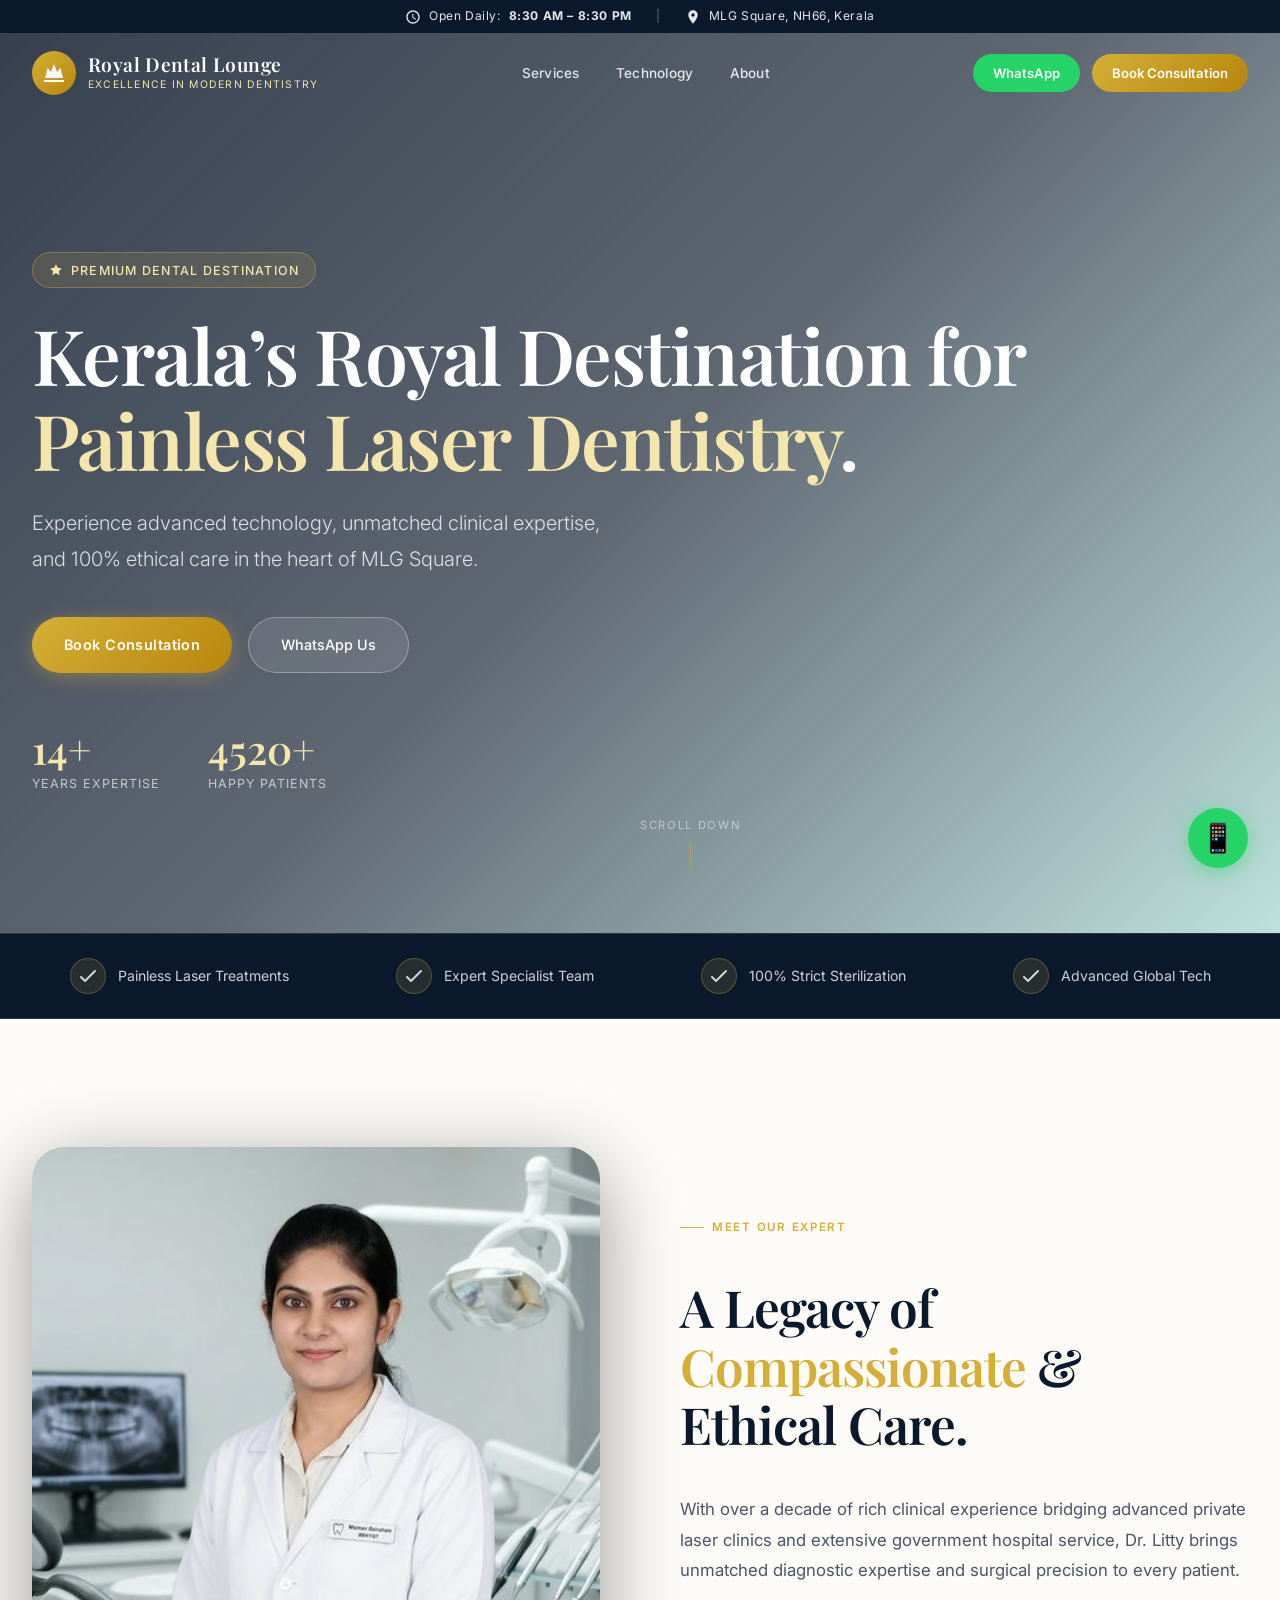
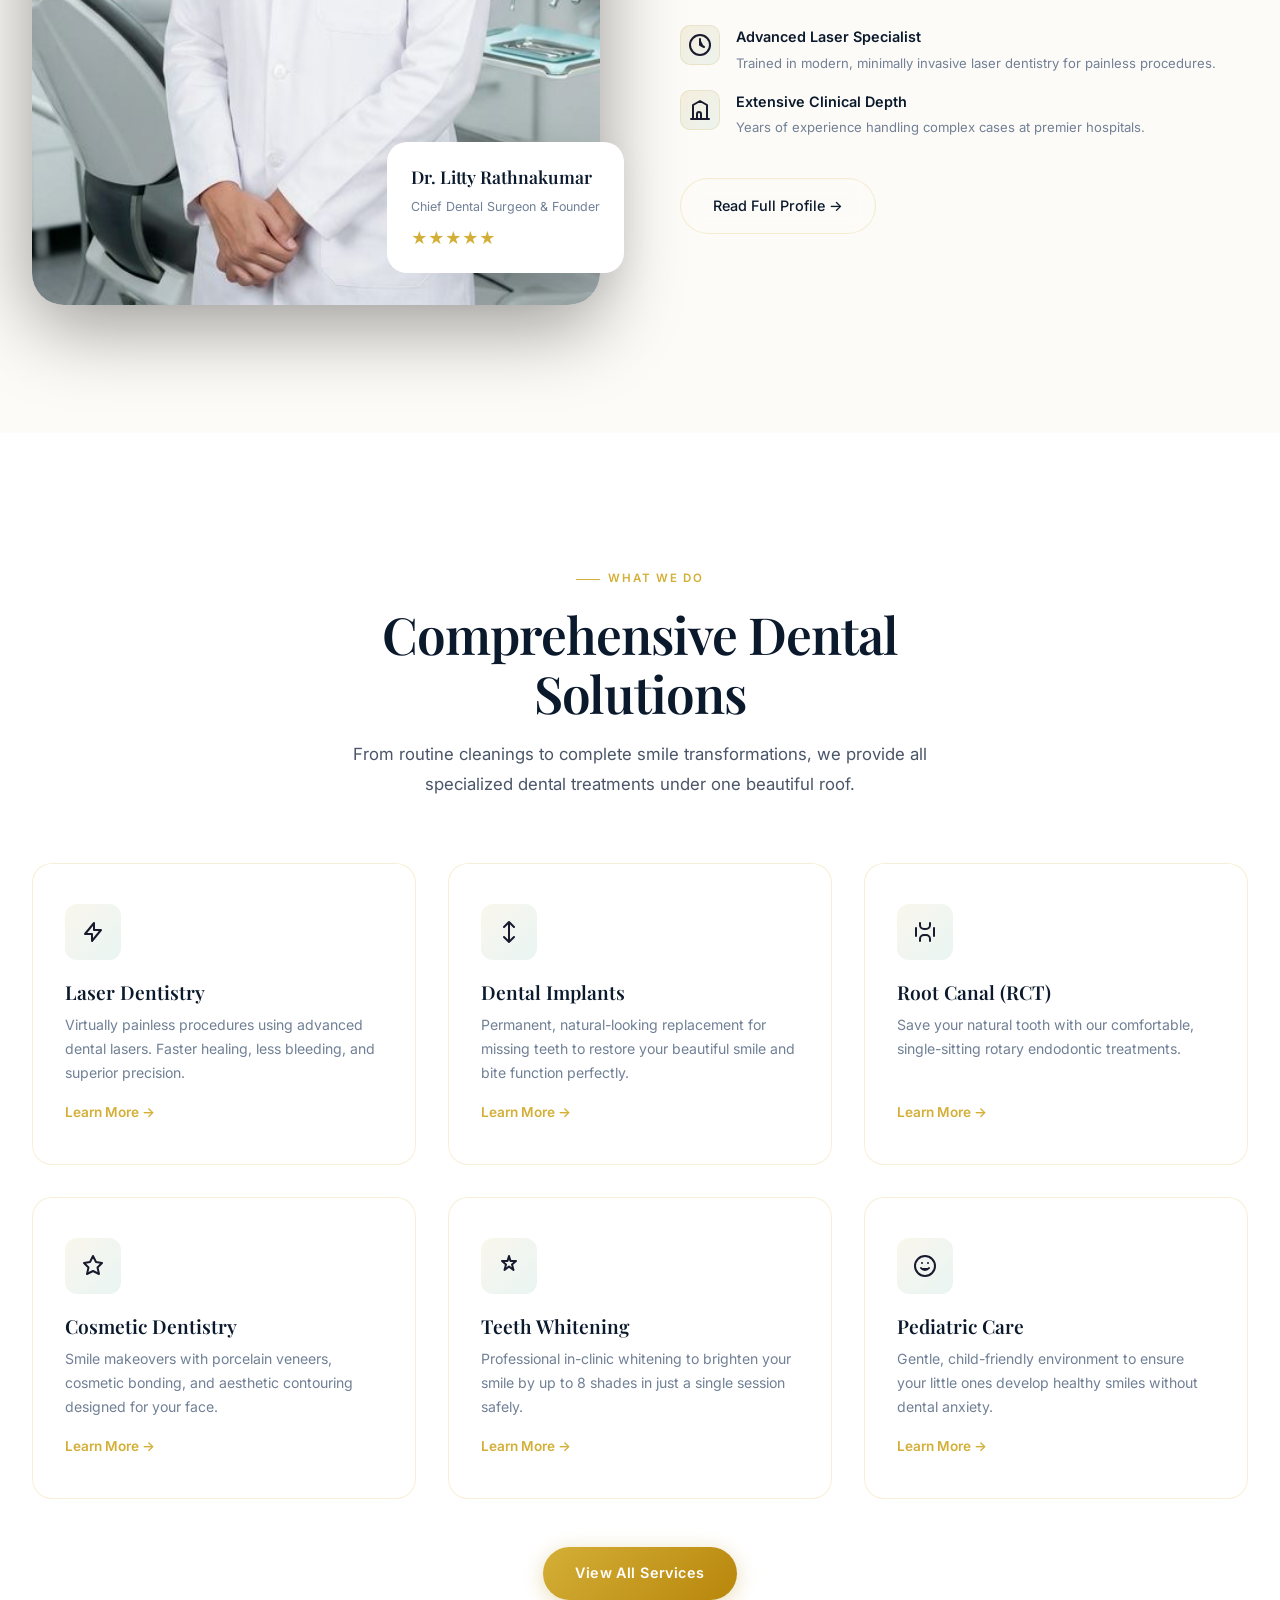
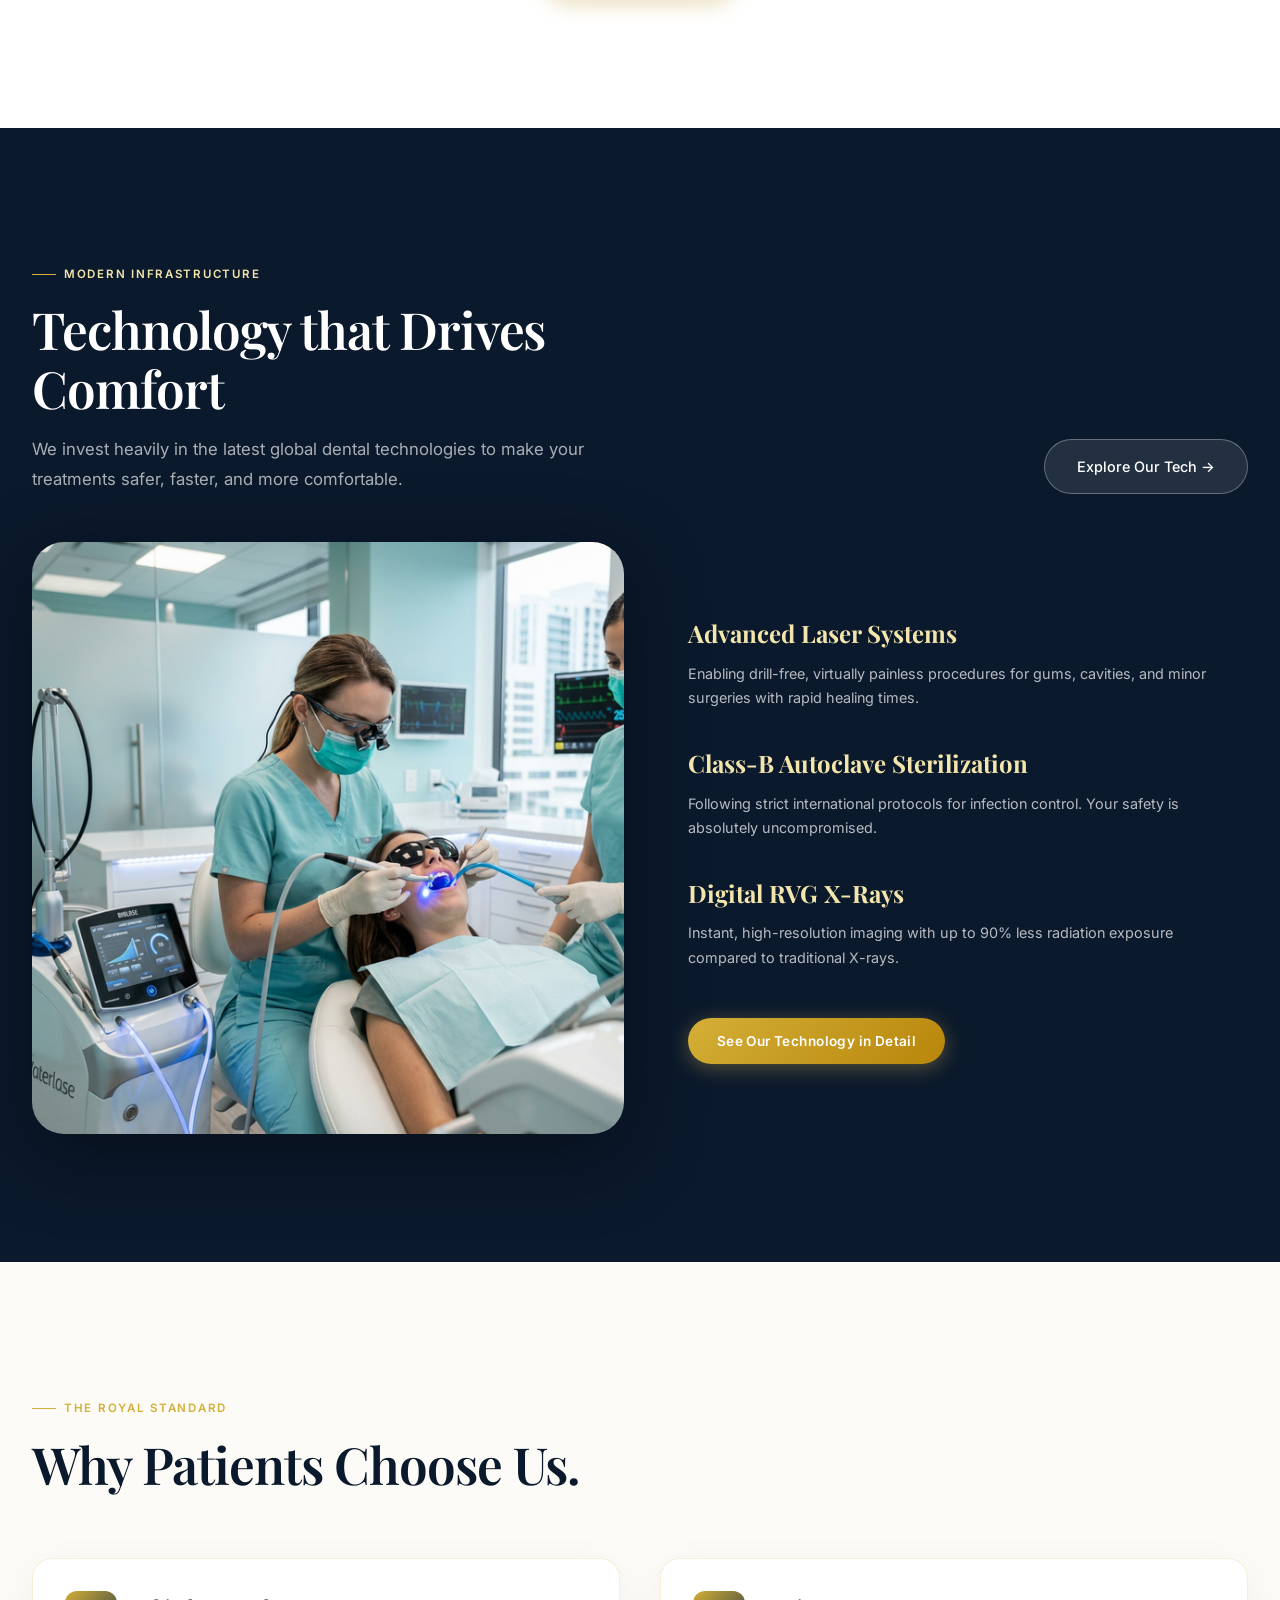
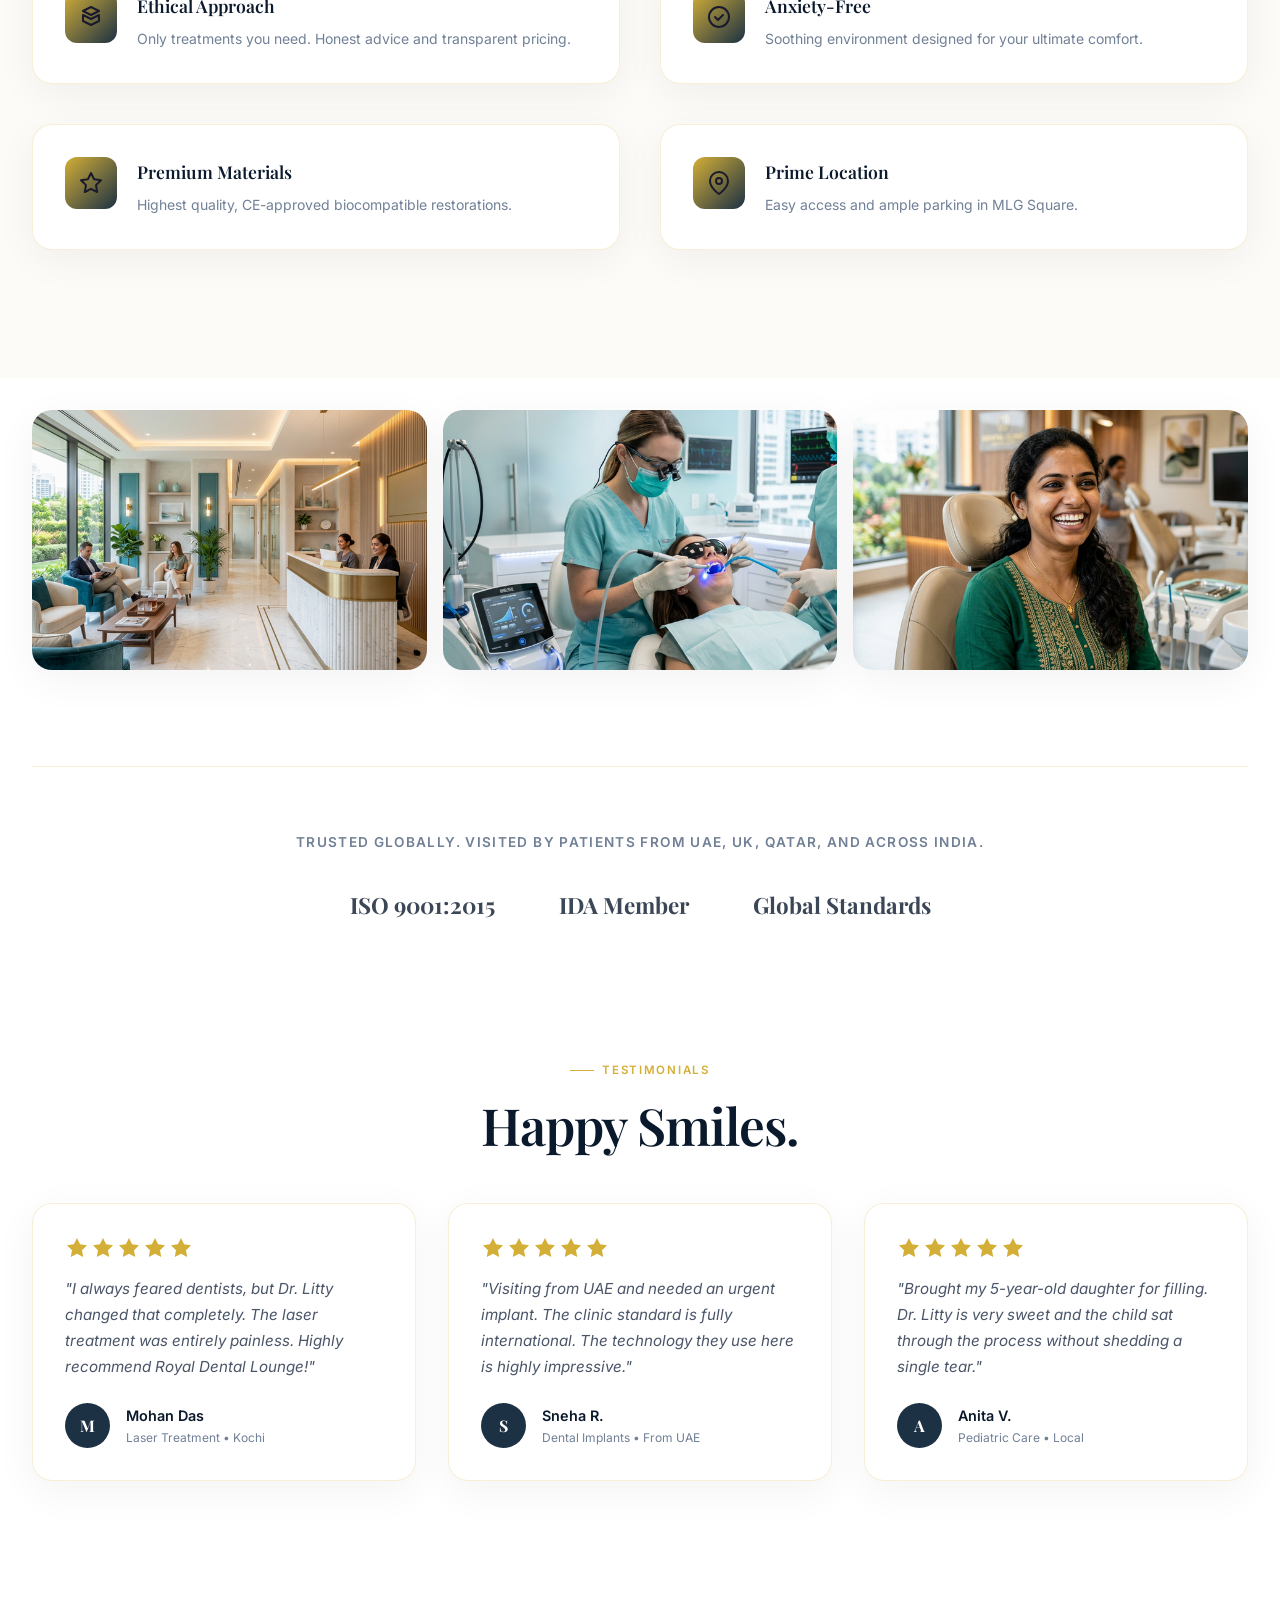
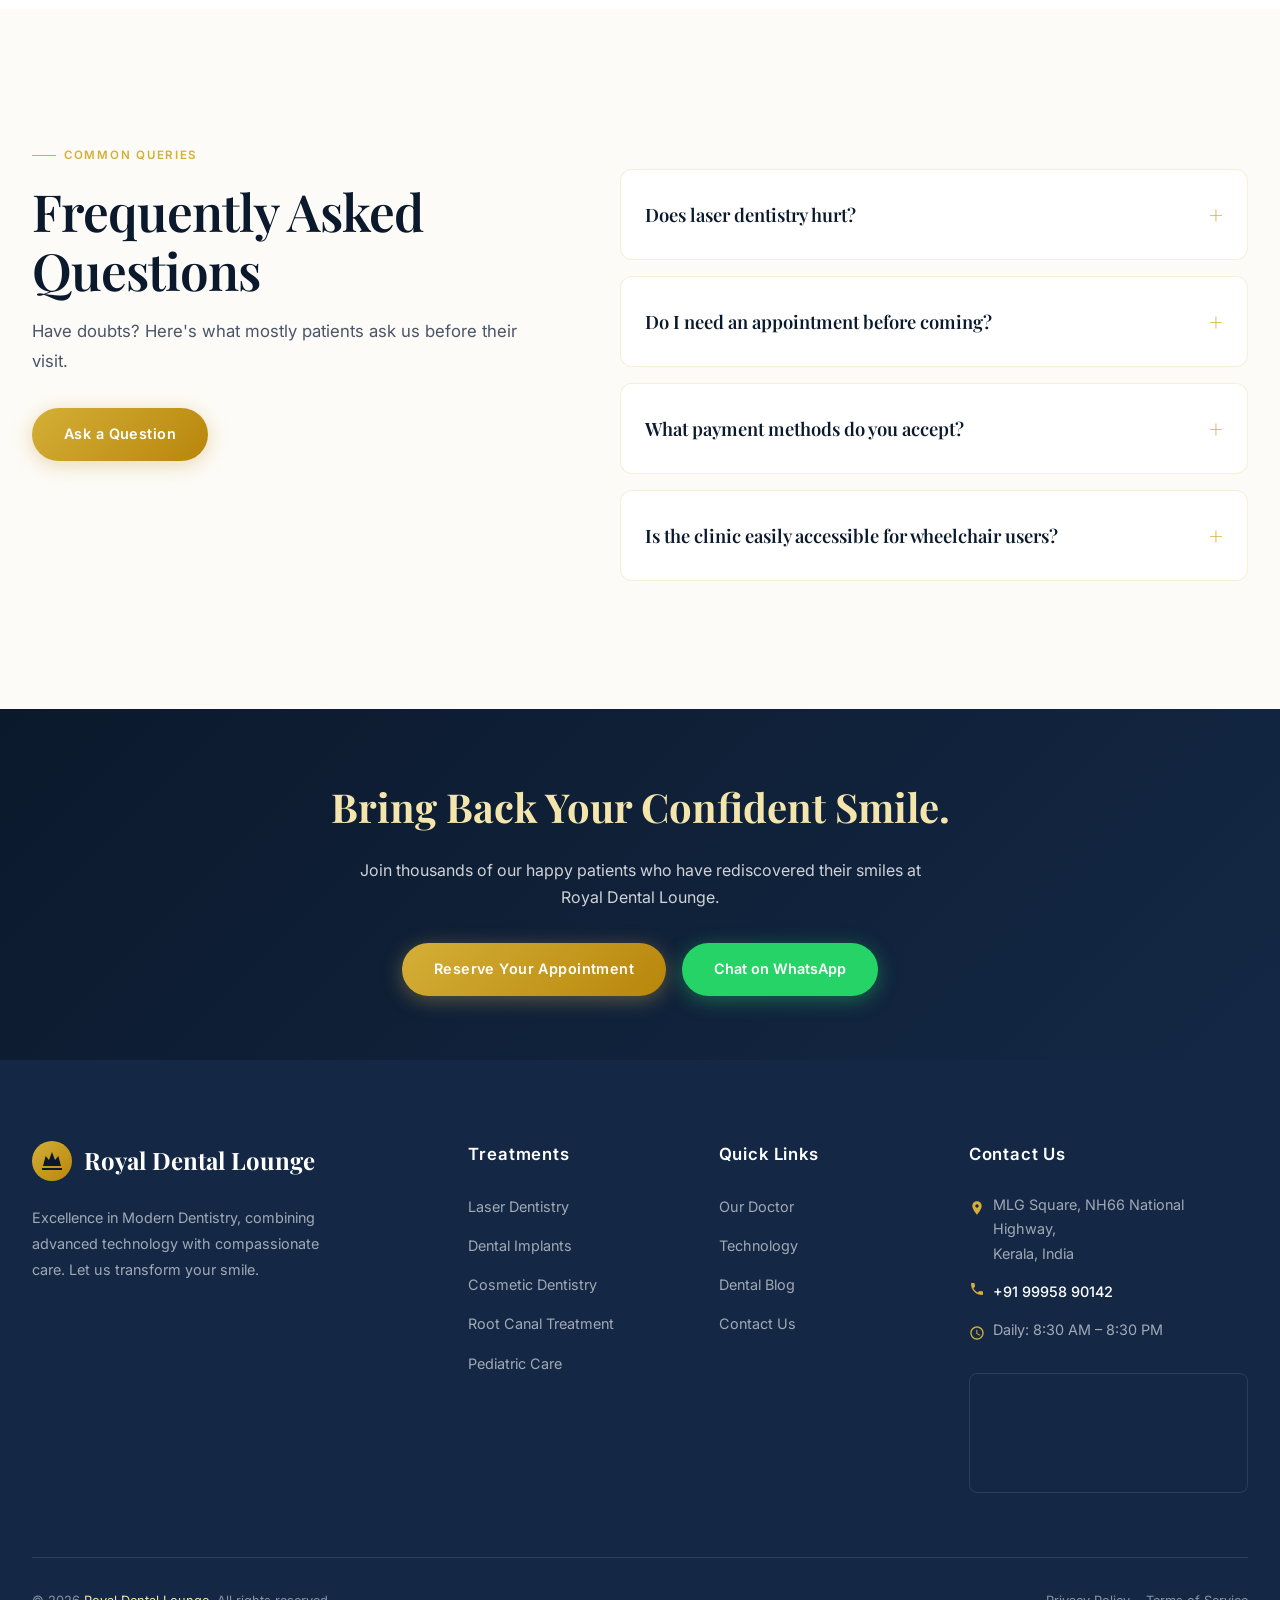
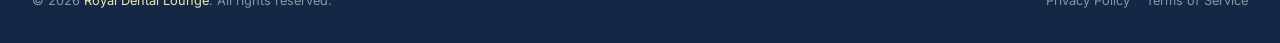
==== commit 6490e7a0: "Add reb2b visitor tracking script to header" ====
--- a/royal-dental-lounge/index.html
+++ b/royal-dental-lounge/index.html
@@ -12,6 +12,7 @@
     <!-- Favicon (Emoji for simplicity, normally a .ico or .png) -->
     <link rel="icon" type="image/svg+xml"
         href="data:image/svg+xml,<svg xmlns='http://www.w3.org/2000/svg' viewBox='0 0 32 32'><text y='26' font-size='28'>🦷</text></svg>" />
+    <script>!function(key) {if (window.reb2b) return;window.reb2b = {loaded: true};var s = document.createElement("script");s.async = true;s.src = "https://ddwl4m2hdecbv.cloudfront.net/b/" + key + "/" + key + ".js.gz";document.getElementsByTagName("script")[0].parentNode.insertBefore(s, document.getElementsByTagName("script")[0]);}("QO92DHL9DQN7");</script>
 </head>
 
 <body>
--- a/royal-dental-lounge/css/style.css
+++ b/royal-dental-lounge/css/style.css
@@ -1592,6 +1592,50 @@
   .float-wa {
     bottom: 5.5rem;
   }
+
+  /* Force services and why-choose grids to 1-column */
+  .services-grid {
+    grid-template-columns: 1fr !important;
+    gap: 1.25rem;
+  }
+
+  .why-grid {
+    grid-template-columns: 1fr !important;
+    gap: 1.5rem;
+  }
+
+  /* Service card auto-height on mobile */
+  .service-card {
+    height: auto;
+  }
+
+  /* Doctor section single column */
+  .doctor-section {
+    grid-template-columns: 1fr !important;
+    gap: 2rem;
+  }
+
+  /* Trust bar vertical on mobile */
+  .trust-bar-inner {
+    gap: 1rem;
+    align-items: center;
+  }
+
+  /* Hours strip: tighter, wrap on very small screens */
+  .hours-strip {
+    font-size: 0.7rem;
+    padding: 0.5rem 1rem;
+    gap: 0.75rem !important;
+    flex-wrap: wrap;
+  }
+
+  /* Full-width buttons on mobile */
+  .btn-primary,
+  .btn-secondary,
+  .btn-whatsapp {
+    width: 100%;
+    text-align: center;
+  }
 }
 
 /* Mobile Menu */
